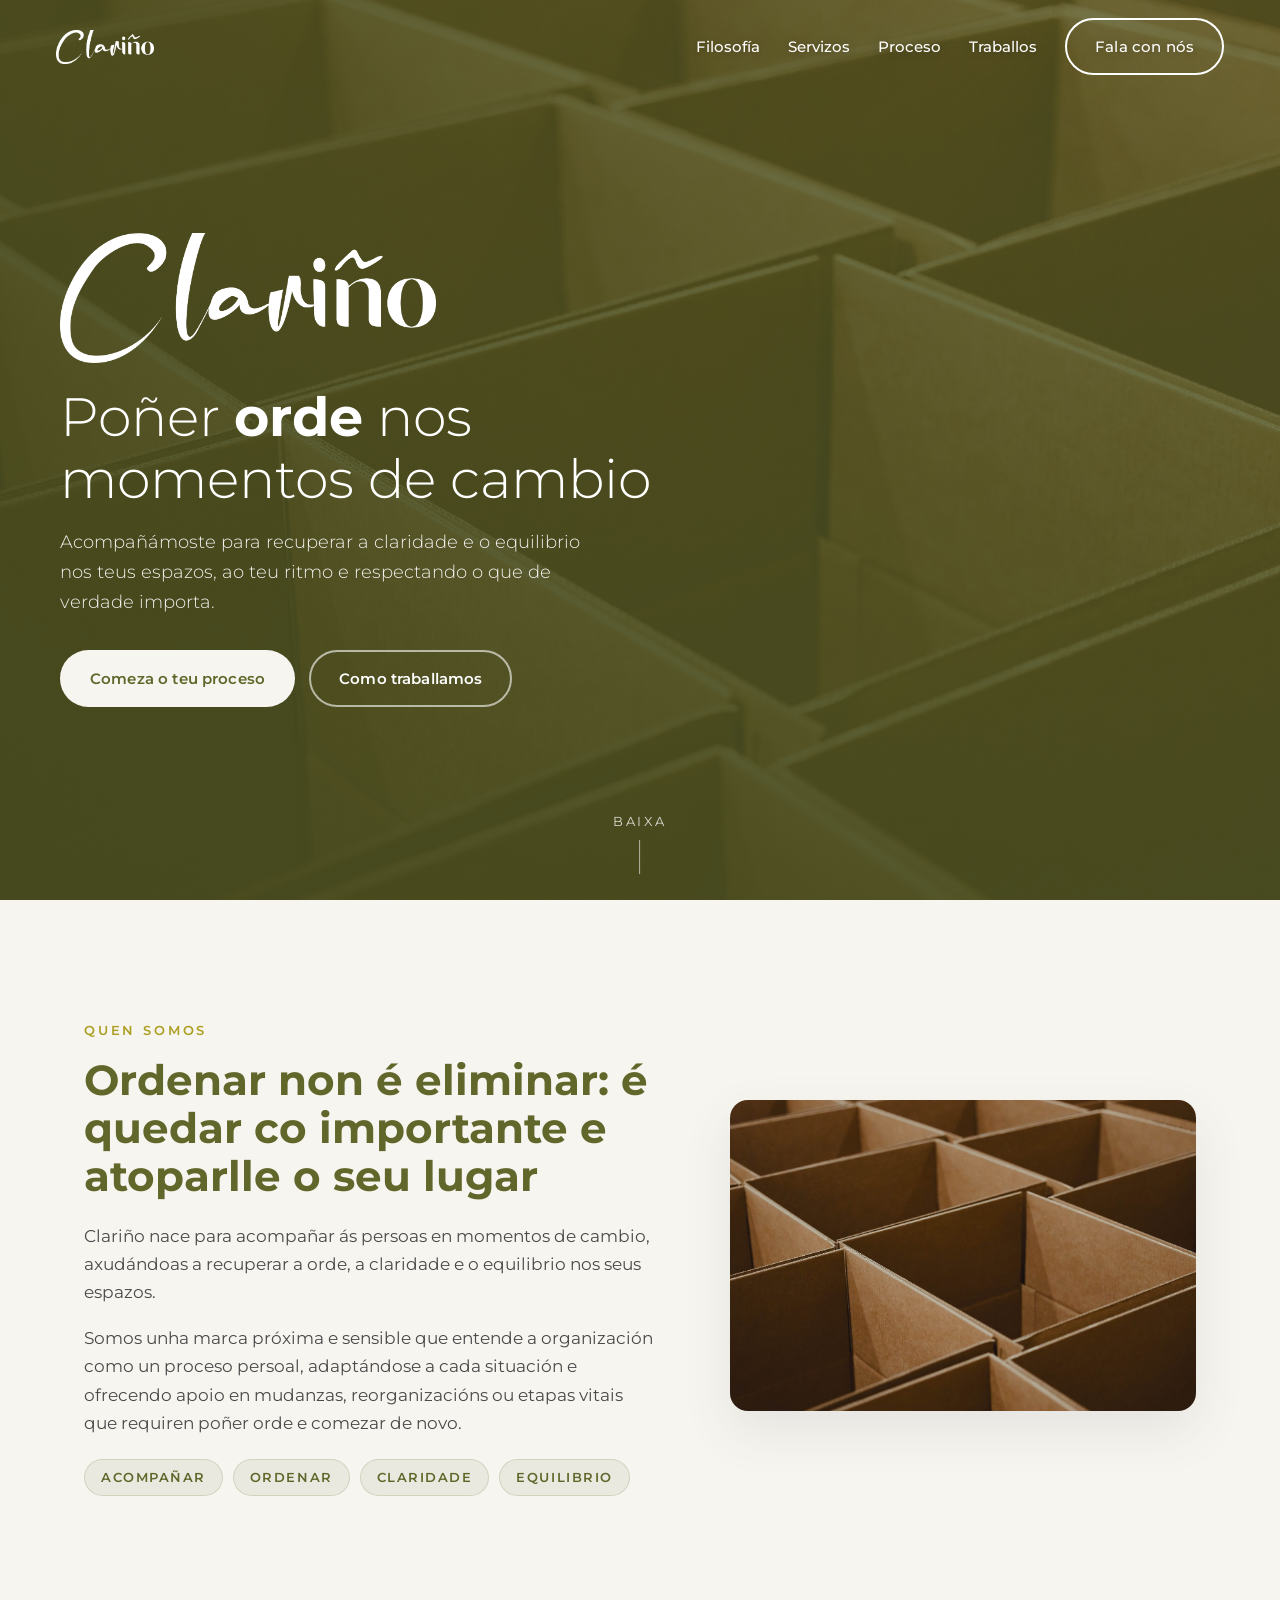
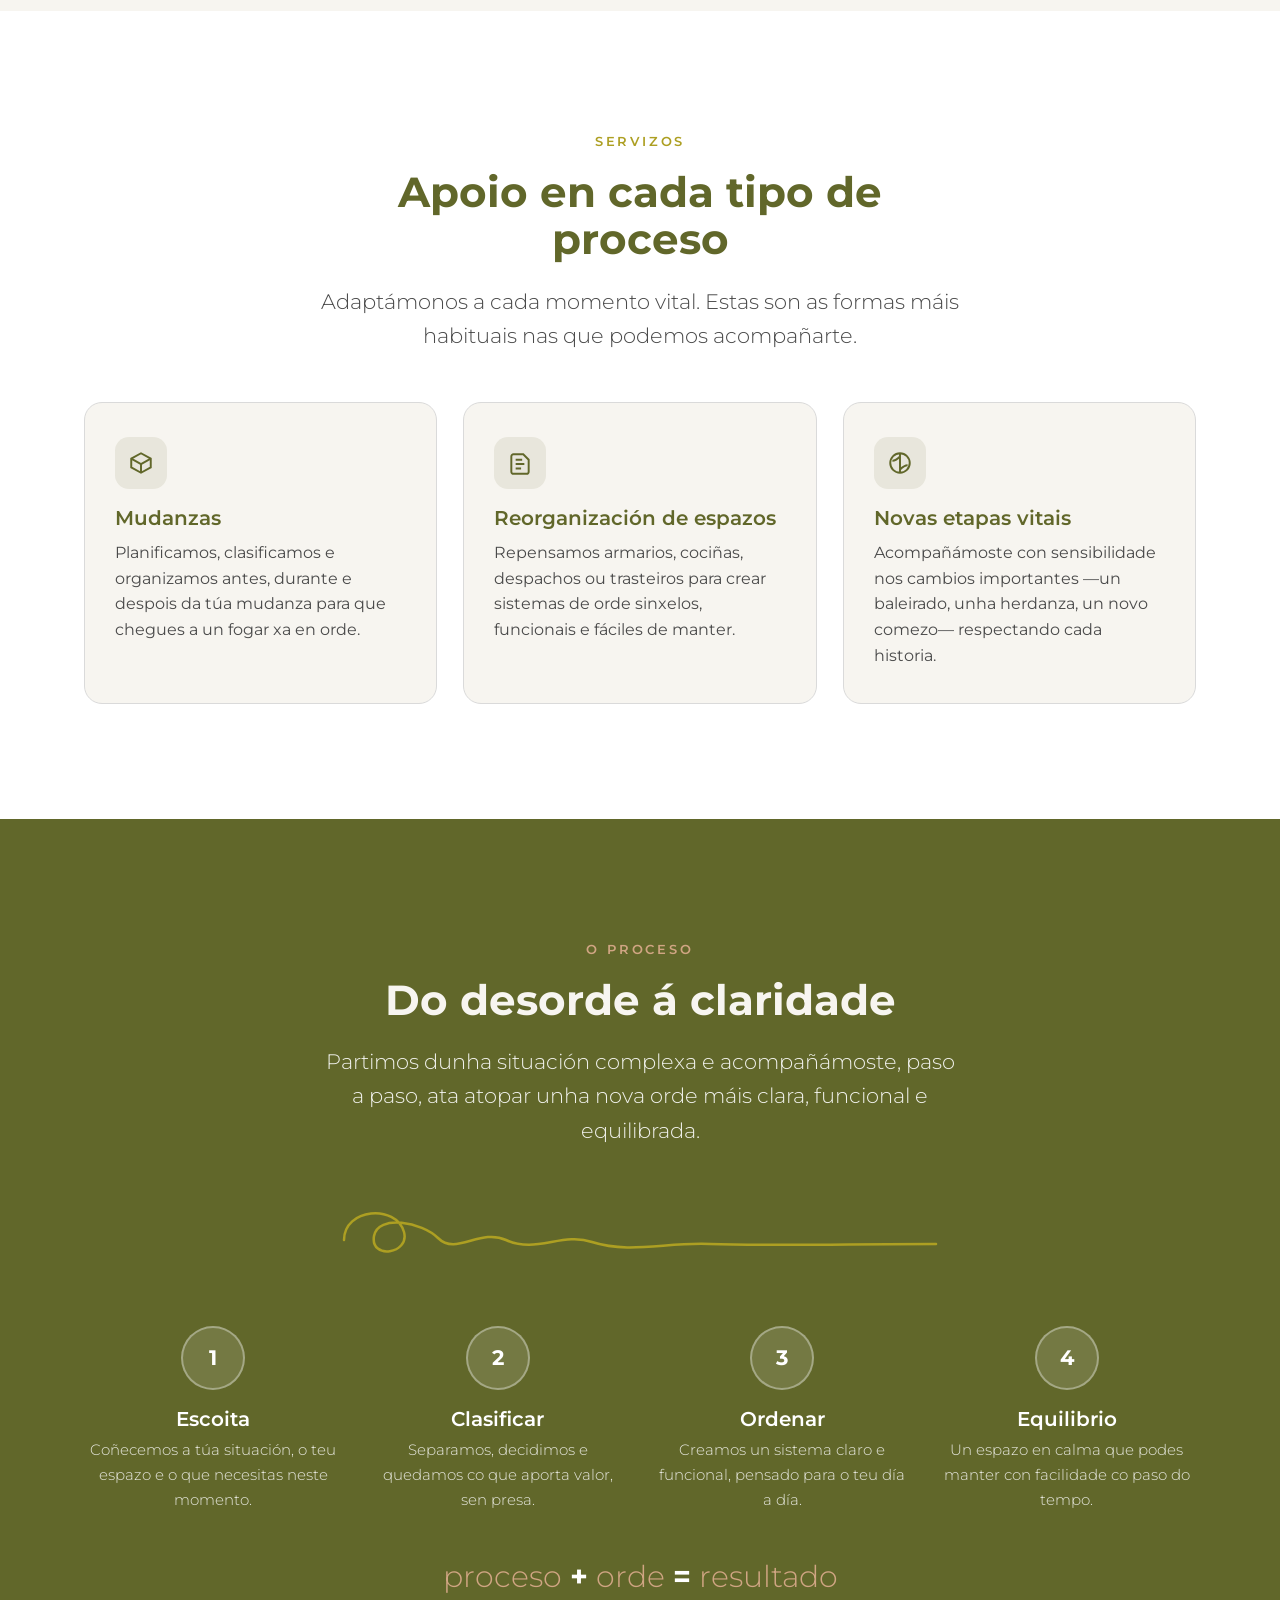
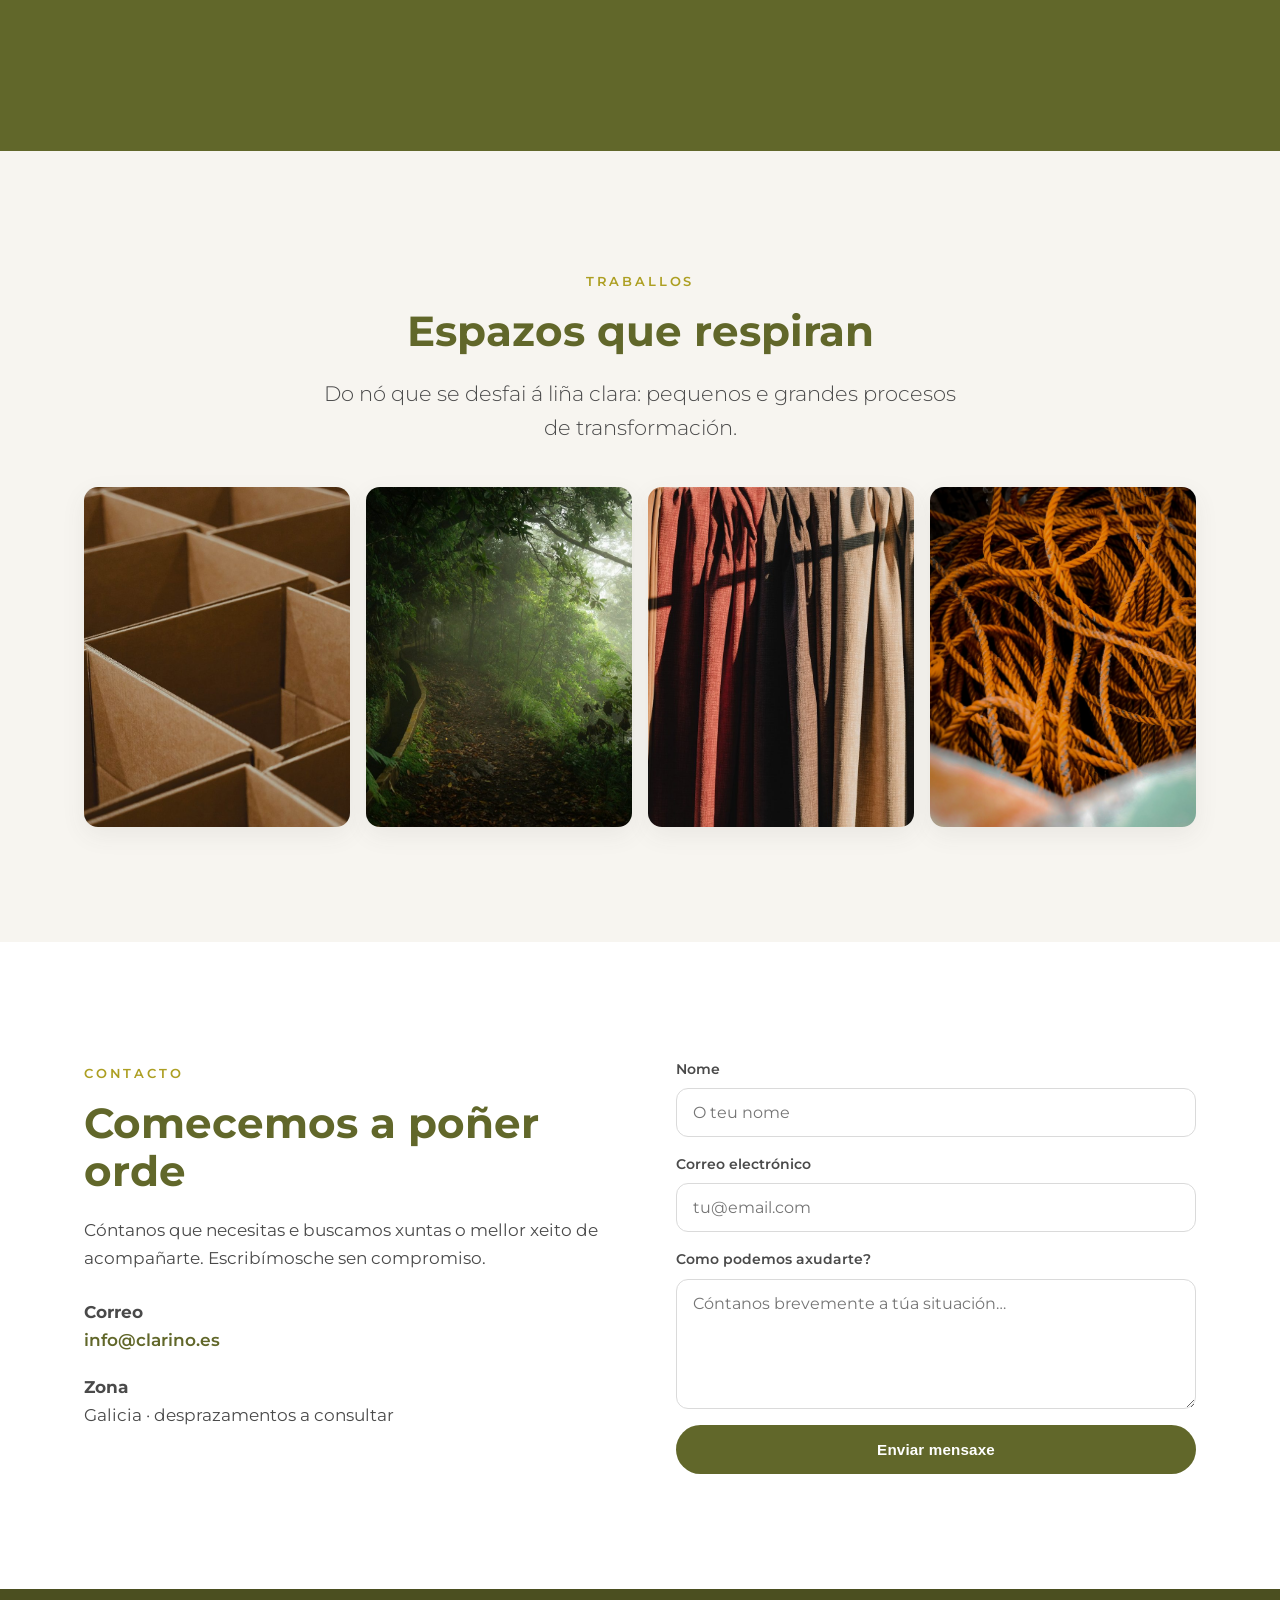
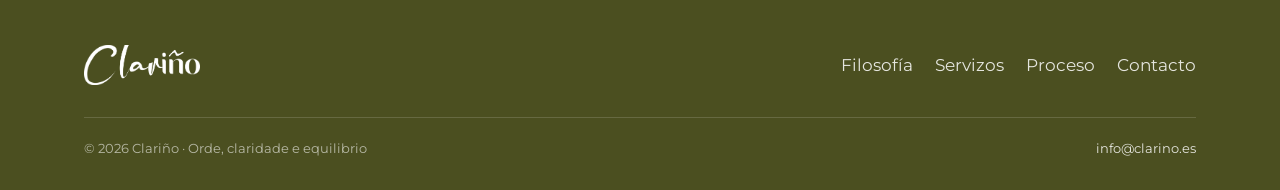
==== index.html @ 21b6e0ee "Web completa de Clariño basada no manual de marca - Landing dunha soa páxina en galego (voz da marca" ====
<!DOCTYPE html>
<html lang="gl">
<head>
  <meta charset="UTF-8" />
  <meta name="viewport" content="width=device-width, initial-scale=1.0" />
  <title>Clariño — Orde, claridade e equilibrio nos teus espazos</title>
  <meta name="description" content="Clariño acompaña ás persoas en momentos de cambio, axudándoas a recuperar a orde, a claridade e o equilibrio nos seus espazos: mudanzas, reorganizacións e novas etapas." />
  <link rel="canonical" href="https://clarino.es/" />

  <meta property="og:type" content="website" />
  <meta property="og:title" content="Clariño — Orde, claridade e equilibrio" />
  <meta property="og:description" content="Acompañamento profesional en momentos de cambio: mudanzas, reorganizacións e novas etapas." />
  <meta property="og:url" content="https://clarino.es/" />
  <meta property="og:locale" content="gl_ES" />
  <meta property="og:image" content="https://clarino.es/assets/photos/hero-cajas.jpg" />
  <meta name="theme-color" content="#61672A" />

  <link rel="icon" href="assets/favicon.png" type="image/png" />
  <link rel="apple-touch-icon" href="assets/favicon.png" />

  <link rel="preconnect" href="https://fonts.googleapis.com" />
  <link rel="preconnect" href="https://fonts.gstatic.com" crossorigin />
  <link href="https://fonts.googleapis.com/css2?family=Montserrat:wght@300;400;500;600;700&display=swap" rel="stylesheet" />
  <link rel="stylesheet" href="assets/styles.css" />
</head>
<body>

  <!-- ============ HEADER ============ -->
  <header class="site-header" id="header">
    <a href="#inicio" class="logo" aria-label="Clariño — inicio">
      <img class="logo-white" src="assets/logo-clarino-white.png" alt="Clariño" />
      <img class="logo-dark"  src="assets/logo-clarino-dark.png"  alt="Clariño" />
    </a>

    <nav class="nav" id="nav">
      <a href="#filosofia">Filosofía</a>
      <a href="#servizos">Servizos</a>
      <a href="#proceso">Proceso</a>
      <a href="#galeria">Traballos</a>
      <a href="#contacto" class="btn btn--ghost">Fala con nós</a>
    </nav>

    <button class="nav-toggle" id="navToggle" aria-label="Abrir menú" aria-expanded="false">
      <span></span><span></span><span></span>
    </button>
  </header>

  <!-- ============ HERO ============ -->
  <section class="hero" id="inicio">
    <div class="hero__bg"></div>
    <div class="container hero__inner">
      <img class="hero__wordmark" src="assets/logo-clarino-white.png" alt="Clariño" />
      <h1>Poñer <strong>orde</strong> nos momentos de cambio</h1>
      <p>Acompañámoste para recuperar a claridade e o equilibrio nos teus espazos, ao teu ritmo e respectando o que de verdade importa.</p>
      <div class="hero__cta">
        <a href="#contacto" class="btn btn--light">Comeza o teu proceso</a>
        <a href="#proceso" class="btn btn--outline-light">Como traballamos</a>
      </div>
    </div>
    <div class="hero__scroll">baixa</div>
  </section>

  <!-- ============ FILOSOFÍA ============ -->
  <section class="section" id="filosofia">
    <div class="container split">
      <div class="reveal">
        <span class="eyebrow">Quen somos</span>
        <h2>Ordenar non é eliminar: é quedar co importante e atoparlle o seu lugar</h2>
        <p>Clariño nace para acompañar ás persoas en momentos de cambio, axudándoas a recuperar a orde, a claridade e o equilibrio nos seus espazos.</p>
        <p>Somos unha marca próxima e sensible que entende a organización como un proceso persoal, adaptándose a cada situación e ofrecendo apoio en mudanzas, reorganizacións ou etapas vitais que requiren poñer orde e comezar de novo.</p>
        <div class="values">
          <span>Acompañar</span>
          <span>Ordenar</span>
          <span>Claridade</span>
          <span>Equilibrio</span>
        </div>
      </div>
      <div class="reveal split__media">
        <img src="assets/photos/foto-caixas-verdes.jpg" alt="Caixas de organización ordenadas" loading="lazy" />
      </div>
    </div>
  </section>

  <!-- ============ SERVIZOS ============ -->
  <section class="section section--alt" id="servizos">
    <div class="container">
      <div class="reveal" style="text-align:center; max-width:640px; margin:0 auto 3rem;">
        <span class="eyebrow">Servizos</span>
        <h2>Apoio en cada tipo de proceso</h2>
        <p class="lead" style="margin:0 auto;">Adaptámonos a cada momento vital. Estas son as formas máis habituais nas que podemos acompañarte.</p>
      </div>

      <div class="grid-3">
        <article class="card reveal">
          <div class="card__ico" aria-hidden="true">
            <svg viewBox="0 0 24 24" fill="none" stroke="currentColor" stroke-width="1.8"><path d="M3 8l9-5 9 5v8l-9 5-9-5V8z"/><path d="M3 8l9 5 9-5M12 13v8"/></svg>
          </div>
          <h3>Mudanzas</h3>
          <p>Planificamos, clasificamos e organizamos antes, durante e despois da túa mudanza para que chegues a un fogar xa en orde.</p>
        </article>

        <article class="card reveal">
          <div class="card__ico" aria-hidden="true">
            <svg viewBox="0 0 24 24" fill="none" stroke="currentColor" stroke-width="1.8"><path d="M4 20V6a2 2 0 012-2h9l5 5v11a2 2 0 01-2 2H6a2 2 0 01-2-2z"/><path d="M8 9h6M8 13h8M8 17h5"/></svg>
          </div>
          <h3>Reorganización de espazos</h3>
          <p>Repensamos armarios, cociñas, despachos ou trasteiros para crear sistemas de orde sinxelos, funcionais e fáciles de manter.</p>
        </article>

        <article class="card reveal">
          <div class="card__ico" aria-hidden="true">
            <svg viewBox="0 0 24 24" fill="none" stroke="currentColor" stroke-width="1.8"><path d="M12 3v18M5 10c3 0 5-2 7-4M19 14c-3 0-5 2-7 4"/><circle cx="12" cy="12" r="9"/></svg>
          </div>
          <h3>Novas etapas vitais</h3>
          <p>Acompañámoste con sensibilidade nos cambios importantes —un baleirado, unha herdanza, un novo comezo— respectando cada historia.</p>
        </article>
      </div>
    </div>
  </section>

  <!-- ============ PROCESO ============ -->
  <section class="section section--oliva" id="proceso">
    <div class="container">
      <div class="reveal" style="text-align:center; max-width:640px; margin:0 auto;">
        <span class="eyebrow">O proceso</span>
        <h2>Do desorde á claridade</h2>
        <p class="lead" style="margin:0 auto; color:rgba(255,255,255,.9);">Partimos dunha situación complexa e acompañámoste, paso a paso, ata atopar unha nova orde máis clara, funcional e equilibrada.</p>
      </div>

      <svg class="wave" id="wave" viewBox="0 0 620 90" role="presentation" style="margin-top:2.5rem;">
        <path d="M14,52 C14,20 66,16 74,44 C80,66 40,72 44,48 C48,26 92,34 108,50 C126,68 150,40 176,52 C206,66 232,44 262,54 C300,66 336,54 380,56 C440,58 520,56 606,56" />
      </svg>

      <div class="steps">
        <div class="step reveal">
          <div class="step__n">1</div>
          <h3>Escoita</h3>
          <p>Coñecemos a túa situación, o teu espazo e o que necesitas neste momento.</p>
        </div>
        <div class="step reveal">
          <div class="step__n">2</div>
          <h3>Clasificar</h3>
          <p>Separamos, decidimos e quedamos co que aporta valor, sen presa.</p>
        </div>
        <div class="step reveal">
          <div class="step__n">3</div>
          <h3>Ordenar</h3>
          <p>Creamos un sistema claro e funcional, pensado para o teu día a día.</p>
        </div>
        <div class="step reveal">
          <div class="step__n">4</div>
          <h3>Equilibrio</h3>
          <p>Un espazo en calma que podes manter con facilidade co paso do tempo.</p>
        </div>
      </div>

      <p class="formula reveal">proceso <b>+</b> orde <b>=</b> resultado</p>
    </div>
  </section>

  <!-- ============ GALERÍA ============ -->
  <section class="section" id="galeria">
    <div class="container">
      <div class="reveal" style="text-align:center; max-width:640px; margin:0 auto 2.6rem;">
        <span class="eyebrow">Traballos</span>
        <h2>Espazos que respiran</h2>
        <p class="lead" style="margin:0 auto;">Do nó que se desfai á liña clara: pequenos e grandes procesos de transformación.</p>
      </div>
      <div class="gallery reveal">
        <figure><img src="assets/photos/foto-caixas-verdes.jpg" alt="Caixas ordenadas" loading="lazy" /></figure>
        <figure><img src="assets/photos/foto-texturas.jpg" alt="Téxtiles ordenados" loading="lazy" /></figure>
        <figure><img src="assets/photos/foto-porta.jpg" alt="Caixas apiladas nun espazo" loading="lazy" /></figure>
        <figure><img src="assets/photos/foto-corda.jpg" alt="Corda enredada — o nó que se desfai" loading="lazy" /></figure>
      </div>
    </div>
  </section>

  <!-- ============ CONTACTO ============ -->
  <section class="section section--alt" id="contacto">
    <div class="container contact">
      <div class="contact__info reveal">
        <span class="eyebrow">Contacto</span>
        <h2>Comecemos a poñer orde</h2>
        <p>Cóntanos que necesitas e buscamos xuntas o mellor xeito de acompañarte. Escribímosche sen compromiso.</p>
        <p style="margin-top:1.6rem;">
          <strong>Correo</strong><br>
          <a href="mailto:info@clarino.es">info@clarino.es</a>
        </p>
        <p>
          <strong>Zona</strong><br>
          Galicia · desprazamentos a consultar
        </p>
      </div>

      <form class="form reveal" action="https://formsubmit.co/info@clarino.es" method="POST">
        <input type="hidden" name="_subject" value="Nova consulta desde clarino.es" />
        <input type="hidden" name="_captcha" value="false" />
        <label for="nome">Nome</label>
        <input id="nome" type="text" name="nome" placeholder="O teu nome" required />
        <label for="email">Correo electrónico</label>
        <input id="email" type="email" name="email" placeholder="tu@email.com" required />
        <label for="mensaxe">Como podemos axudarte?</label>
        <textarea id="mensaxe" name="mensaxe" placeholder="Cóntanos brevemente a túa situación…" required></textarea>
        <button type="submit" class="btn btn--primary" style="justify-content:center;">Enviar mensaxe</button>
      </form>
    </div>
  </section>

  <!-- ============ FOOTER ============ -->
  <footer class="site-footer">
    <div class="container">
      <div class="foot-grid">
        <img src="assets/logo-clarino-white.png" alt="Clariño" />
        <nav style="display:flex; gap:22px; flex-wrap:wrap;">
          <a href="#filosofia">Filosofía</a>
          <a href="#servizos">Servizos</a>
          <a href="#proceso">Proceso</a>
          <a href="#contacto">Contacto</a>
        </nav>
      </div>
      <div class="legal">
        <span>&copy; <span id="year"></span> Clariño · Orde, claridade e equilibrio</span>
        <span><a href="mailto:info@clarino.es">info@clarino.es</a></span>
      </div>
    </div>
  </footer>

  <script>
    // Ano actual
    document.getElementById('year').textContent = new Date().getFullYear();

    // Header ao facer scroll
    const header = document.getElementById('header');
    const onScroll = () => header.classList.toggle('scrolled', window.scrollY > 40);
    onScroll();
    window.addEventListener('scroll', onScroll, { passive: true });

    // Menú móbil
    const toggle = document.getElementById('navToggle');
    const nav = document.getElementById('nav');
    toggle.addEventListener('click', () => {
      const open = nav.classList.toggle('open');
      toggle.setAttribute('aria-expanded', open);
    });
    nav.querySelectorAll('a').forEach(a => a.addEventListener('click', () => nav.classList.remove('open')));

    // Reveal + animación da onda ao entrar na vista
    const io = new IntersectionObserver((entries) => {
      entries.forEach(e => {
        if (e.isIntersecting) { e.target.classList.add('in'); io.unobserve(e.target); }
      });
    }, { threshold: 0.15 });
    document.querySelectorAll('.reveal, #wave').forEach(el => io.observe(el));
  </script>
</body>
</html>
---- assets/styles.css ----
/* ============================================================
   Clariño — hoja de estilos
   Paleta y tipografía según el Manual de Marca
   ============================================================ */

:root {
  /* Cores da marca */
  --oliva:    #61672A;  /* verde oliva — cor principal */
  --oliva-d:  #4b4f20;  /* oliva escuro para hovers/fondos */
  --citrico:  #AD9F22;  /* verde cítrico — destacados */
  --amorodo:  #BA4353;  /* chamadas de acción / alertas (uso puntual) */
  --avellana: #D0A583;  /* complementaria cálida */
  --branco:   #F7F5F0;  /* branco cálido — fondo */
  --branco-p: #ffffff;
  --gris-cl:  #DADADA;  /* gris claro */
  --pedra:    #4A4A4A;  /* gris pedra — texto xeral */

  --texto:    var(--pedra);
  --fondo:    var(--branco);

  --maxw: 1160px;
  --radius: 18px;
  --shadow: 0 20px 50px rgba(74, 74, 74, 0.10);
  --shadow-sm: 0 8px 24px rgba(74, 74, 74, 0.08);

  --ff: "Montserrat", Arial, Helvetica, sans-serif;
}

* { box-sizing: border-box; }

html { scroll-behavior: smooth; }

body {
  margin: 0;
  font-family: var(--ff);
  color: var(--texto);
  background: var(--fondo);
  font-size: 17px;
  line-height: 1.65;
  font-weight: 400;
  -webkit-font-smoothing: antialiased;
}

img { max-width: 100%; display: block; }

h1, h2, h3 {
  font-family: var(--ff);
  color: var(--oliva);
  line-height: 1.15;
  margin: 0 0 .5em;
  font-weight: 700;
}

h2 { font-size: clamp(1.7rem, 3.5vw, 2.6rem); }
h3 { font-size: 1.25rem; font-weight: 600; }

p { margin: 0 0 1.1em; }

a { color: var(--oliva); text-decoration: none; transition: color .2s ease; }
a:hover { color: var(--citrico); }

.container {
  width: 100%;
  max-width: var(--maxw);
  margin: 0 auto;
  padding: 0 24px;
}

.eyebrow {
  display: inline-block;
  font-size: .8rem;
  font-weight: 600;
  letter-spacing: .22em;
  text-transform: uppercase;
  color: var(--citrico);
  margin-bottom: 1rem;
}

.section { padding: clamp(64px, 9vw, 120px) 0; }
.section--alt { background: var(--branco-p); }
.section--oliva { background: var(--oliva); color: var(--branco); }
.section--oliva h2, .section--oliva h3 { color: var(--branco); }
.section--oliva .eyebrow { color: var(--avellana); }

.lead {
  font-size: clamp(1.05rem, 2vw, 1.3rem);
  font-weight: 300;
  max-width: 60ch;
}

/* ---------- Botóns ---------- */
.btn {
  display: inline-flex;
  align-items: center;
  gap: .5rem;
  padding: 14px 28px;
  border-radius: 999px;
  font-weight: 600;
  font-size: .95rem;
  letter-spacing: .01em;
  cursor: pointer;
  border: 2px solid transparent;
  transition: transform .18s ease, background .2s ease, color .2s ease, border-color .2s ease;
}
.btn:hover { transform: translateY(-2px); }
.btn--primary { background: var(--oliva); color: #fff; }
.btn--primary:hover { background: var(--oliva-d); color: #fff; }
.btn--ghost { border-color: currentColor; color: var(--oliva); background: transparent; }
.btn--ghost:hover { background: var(--oliva); color: #fff; border-color: var(--oliva); }
.btn--light { background: var(--branco); color: var(--oliva); }
.btn--light:hover { background: #fff; color: var(--oliva-d); }
.btn--outline-light { border-color: rgba(255,255,255,.6); color: #fff; }
.btn--outline-light:hover { background: #fff; color: var(--oliva); }

/* ---------- Header ---------- */
.site-header {
  position: fixed;
  inset: 0 0 auto 0;
  z-index: 50;
  display: flex;
  align-items: center;
  justify-content: space-between;
  padding: 18px clamp(24px, 5vw, 56px);
  transition: background .3s ease, box-shadow .3s ease, padding .3s ease;
}
.site-header.scrolled {
  background: rgba(247, 245, 240, 0.92);
  backdrop-filter: blur(10px);
  box-shadow: var(--shadow-sm);
  padding-top: 12px;
  padding-bottom: 12px;
}
.site-header .logo img { height: 34px; width: auto; }
.logo-white { display: block; }
.logo-dark  { display: none; }
.site-header.scrolled .logo-white { display: none; }
.site-header.scrolled .logo-dark  { display: block; }

.nav { display: flex; align-items: center; gap: 28px; }
.nav a {
  color: #fff; font-weight: 500; font-size: .95rem;
  text-shadow: 0 1px 8px rgba(0,0,0,.25);
}
.nav a:hover { color: var(--avellana); }
.site-header.scrolled .nav a { color: var(--pedra); text-shadow: none; }
.site-header.scrolled .nav a:hover { color: var(--oliva); }
.nav .btn { color: #fff; }
.site-header.scrolled .nav .btn--ghost { color: var(--oliva); }

.nav-toggle { display: none; background: none; border: 0; cursor: pointer; padding: 8px; }
.nav-toggle span { display: block; width: 26px; height: 2px; background: #fff; margin: 5px 0; transition: .3s; }
.site-header.scrolled .nav-toggle span { background: var(--pedra); }

/* ---------- Hero ---------- */
.hero {
  position: relative;
  min-height: 100svh;
  display: flex;
  align-items: center;
  color: #fff;
  overflow: hidden;
}
.hero__bg {
  position: absolute; inset: 0;
  background: url("photos/hero-cajas.jpg") center/cover no-repeat;
  transform: scale(1.05);
}
.hero__bg::after {
  content: "";
  position: absolute; inset: 0;
  background:
    linear-gradient(to right, rgba(75,79,32,.86), rgba(97,103,42,.55)),
    linear-gradient(to top, rgba(40,42,18,.75), rgba(40,42,18,.15));
}
.hero__inner { position: relative; z-index: 2; padding: 120px 0 80px; }
.hero__wordmark { height: clamp(70px, 11vw, 130px); width: auto; margin-bottom: 1.4rem; }
.hero h1 {
  color: #fff;
  font-size: clamp(1.8rem, 4.6vw, 3.4rem);
  font-weight: 300;
  max-width: 18ch;
  margin-bottom: 1rem;
}
.hero h1 strong { font-weight: 700; }
.hero p { max-width: 46ch; font-weight: 300; font-size: 1.15rem; color: rgba(255,255,255,.92); }
.hero__cta { display: flex; flex-wrap: wrap; gap: 14px; margin-top: 2rem; }
.hero__scroll {
  position: absolute; bottom: 26px; left: 50%; transform: translateX(-50%);
  z-index: 2; color: rgba(255,255,255,.8); font-size: .8rem; letter-spacing: .2em;
  text-transform: uppercase; display: flex; flex-direction: column; align-items: center; gap: 8px;
}
.hero__scroll::after { content: ""; width: 1px; height: 34px; background: rgba(255,255,255,.6); animation: scrollpulse 2s infinite; }
@keyframes scrollpulse { 0%,100%{opacity:.3; transform:scaleY(.6)} 50%{opacity:1; transform:scaleY(1)} }

/* ---------- Wave / nudo que se desfai ---------- */
.wave { width: 100%; max-width: 620px; height: auto; margin: 0 auto; display: block; }
.wave path {
  fill: none; stroke: var(--citrico); stroke-width: 2.5; stroke-linecap: round;
  stroke-dasharray: 1400; stroke-dashoffset: 1400;
}
.wave.in path { animation: draw 2.6s ease forwards; }
@keyframes draw { to { stroke-dashoffset: 0; } }

/* ---------- Filosofía ---------- */
.split { display: grid; grid-template-columns: 1.1fr .9fr; gap: clamp(32px, 6vw, 80px); align-items: center; }
.split img { border-radius: var(--radius); box-shadow: var(--shadow); }
.values { display: flex; flex-wrap: wrap; gap: 10px; margin-top: 1.4rem; }
.values span {
  font-size: .8rem; font-weight: 600; letter-spacing: .12em; text-transform: uppercase;
  color: var(--oliva); background: rgba(97,103,42,.08);
  border: 1px solid rgba(97,103,42,.18); border-radius: 999px; padding: 7px 16px;
}

/* ---------- Servizos ---------- */
.grid-3 { display: grid; grid-template-columns: repeat(3, 1fr); gap: 26px; }
.card {
  background: var(--branco);
  border: 1px solid var(--gris-cl);
  border-radius: var(--radius);
  padding: 34px 30px;
  transition: transform .25s ease, box-shadow .25s ease, border-color .25s ease;
}
.section--alt .card { background: var(--branco); }
.card:hover { transform: translateY(-6px); box-shadow: var(--shadow); border-color: var(--avellana); }
.card__ico {
  width: 52px; height: 52px; border-radius: 14px;
  display: grid; place-items: center; margin-bottom: 18px;
  background: rgba(97,103,42,.10); color: var(--oliva);
}
.card__ico svg { width: 26px; height: 26px; }
.card h3 { color: var(--oliva); }
.card p { margin-bottom: 0; font-size: .98rem; }

/* ---------- Proceso ---------- */
.steps { display: grid; grid-template-columns: repeat(4, 1fr); gap: 26px; margin-top: 3rem; }
.step { text-align: center; }
.step__n {
  width: 64px; height: 64px; margin: 0 auto 18px; border-radius: 50%;
  display: grid; place-items: center; font-weight: 700; font-size: 1.3rem;
  background: rgba(255,255,255,.12); border: 2px solid rgba(255,255,255,.35); color: #fff;
}
.step h3 { color: #fff; margin-bottom: .3em; }
.step p { color: rgba(255,255,255,.85); font-size: .95rem; font-weight: 300; margin-bottom: 0; }
.formula {
  text-align: center; font-weight: 300; font-size: clamp(1.2rem,3vw,1.9rem);
  color: var(--avellana); margin-top: 2.5rem;
}
.formula b { color: #fff; font-weight: 700; }

/* ---------- Galería ---------- */
.gallery { display: grid; grid-template-columns: repeat(4, 1fr); gap: 16px; }
.gallery figure { margin: 0; border-radius: 14px; overflow: hidden; box-shadow: var(--shadow-sm); }
.gallery img { width: 100%; height: 340px; object-fit: cover; transition: transform .5s ease; }
.gallery figure:hover img { transform: scale(1.06); }

/* ---------- Contacto ---------- */
.contact { display: grid; grid-template-columns: 1fr 1fr; gap: clamp(32px, 6vw, 72px); align-items: start; }
.contact__info a { font-weight: 600; }
.form { display: grid; gap: 16px; }
.form label { font-size: .85rem; font-weight: 600; color: var(--pedra); margin-bottom: -8px; }
.form input, .form textarea {
  font-family: var(--ff); font-size: 1rem; color: var(--pedra);
  padding: 14px 16px; border: 1px solid var(--gris-cl); border-radius: 12px; background: #fff;
  transition: border-color .2s ease, box-shadow .2s ease;
}
.form input:focus, .form textarea:focus {
  outline: none; border-color: var(--oliva); box-shadow: 0 0 0 3px rgba(97,103,42,.15);
}
.form textarea { resize: vertical; min-height: 130px; }

/* ---------- Footer ---------- */
.site-footer { background: var(--oliva-d); color: rgba(255,255,255,.8); padding: 56px 0 30px; }
.site-footer .foot-grid { display: flex; justify-content: space-between; align-items: center; flex-wrap: wrap; gap: 24px; }
.site-footer img { height: 40px; }
.site-footer a { color: rgba(255,255,255,.85); }
.site-footer a:hover { color: var(--avellana); }
.site-footer .legal { width: 100%; border-top: 1px solid rgba(255,255,255,.15); margin-top: 32px; padding-top: 20px; font-size: .82rem; color: rgba(255,255,255,.6); display: flex; justify-content: space-between; flex-wrap: wrap; gap: 10px; }

/* ---------- Reveal on scroll ---------- */
.reveal { opacity: 0; transform: translateY(24px); transition: opacity .7s ease, transform .7s ease; }
.reveal.in { opacity: 1; transform: none; }

/* ---------- Responsive ---------- */
@media (max-width: 900px) {
  .grid-3 { grid-template-columns: 1fr 1fr; }
  .steps { grid-template-columns: 1fr 1fr; gap: 34px; }
  .split, .contact { grid-template-columns: 1fr; }
  .split .split__media { order: -1; }
  .gallery { grid-template-columns: 1fr 1fr; }
  .gallery img { height: 260px; }
  .nav { position: fixed; inset: 0 0 0 auto; width: min(80vw, 320px); flex-direction: column; justify-content: center; gap: 26px; background: var(--oliva); transform: translateX(100%); transition: transform .3s ease; box-shadow: -20px 0 60px rgba(0,0,0,.2); }
  .nav.open { transform: none; }
  .nav a, .site-header.scrolled .nav a { color: #fff; text-shadow: none; }
  .nav .btn--ghost { color: #fff; border-color: #fff; }
  .nav-toggle { display: block; z-index: 60; }
}
@media (max-width: 560px) {
  .grid-3, .steps, .gallery { grid-template-columns: 1fr; }
  .gallery img { height: 300px; }
  .hero__cta .btn { width: 100%; justify-content: center; }
}

@media (prefers-reduced-motion: reduce) {
  * { animation: none !important; transition: none !important; scroll-behavior: auto; }
  .reveal { opacity: 1; transform: none; }
  .wave path { stroke-dashoffset: 0; }
}
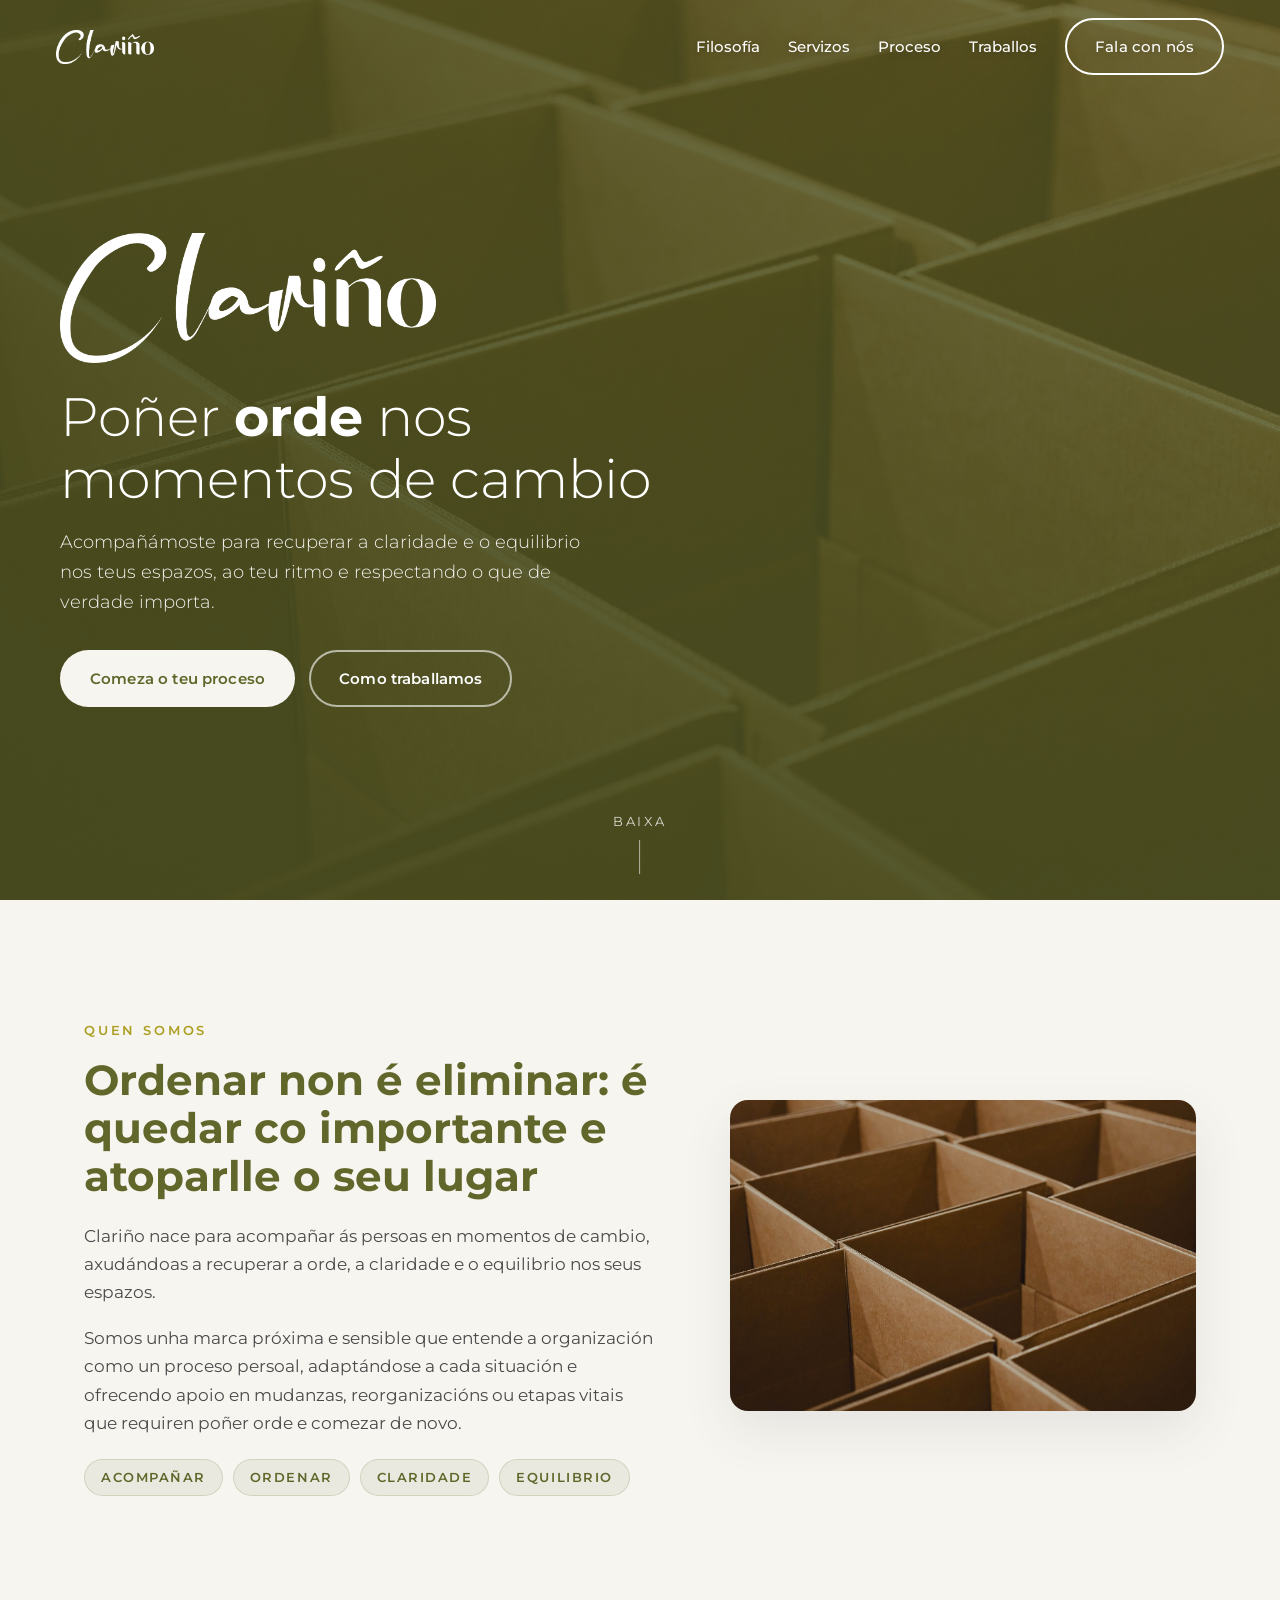
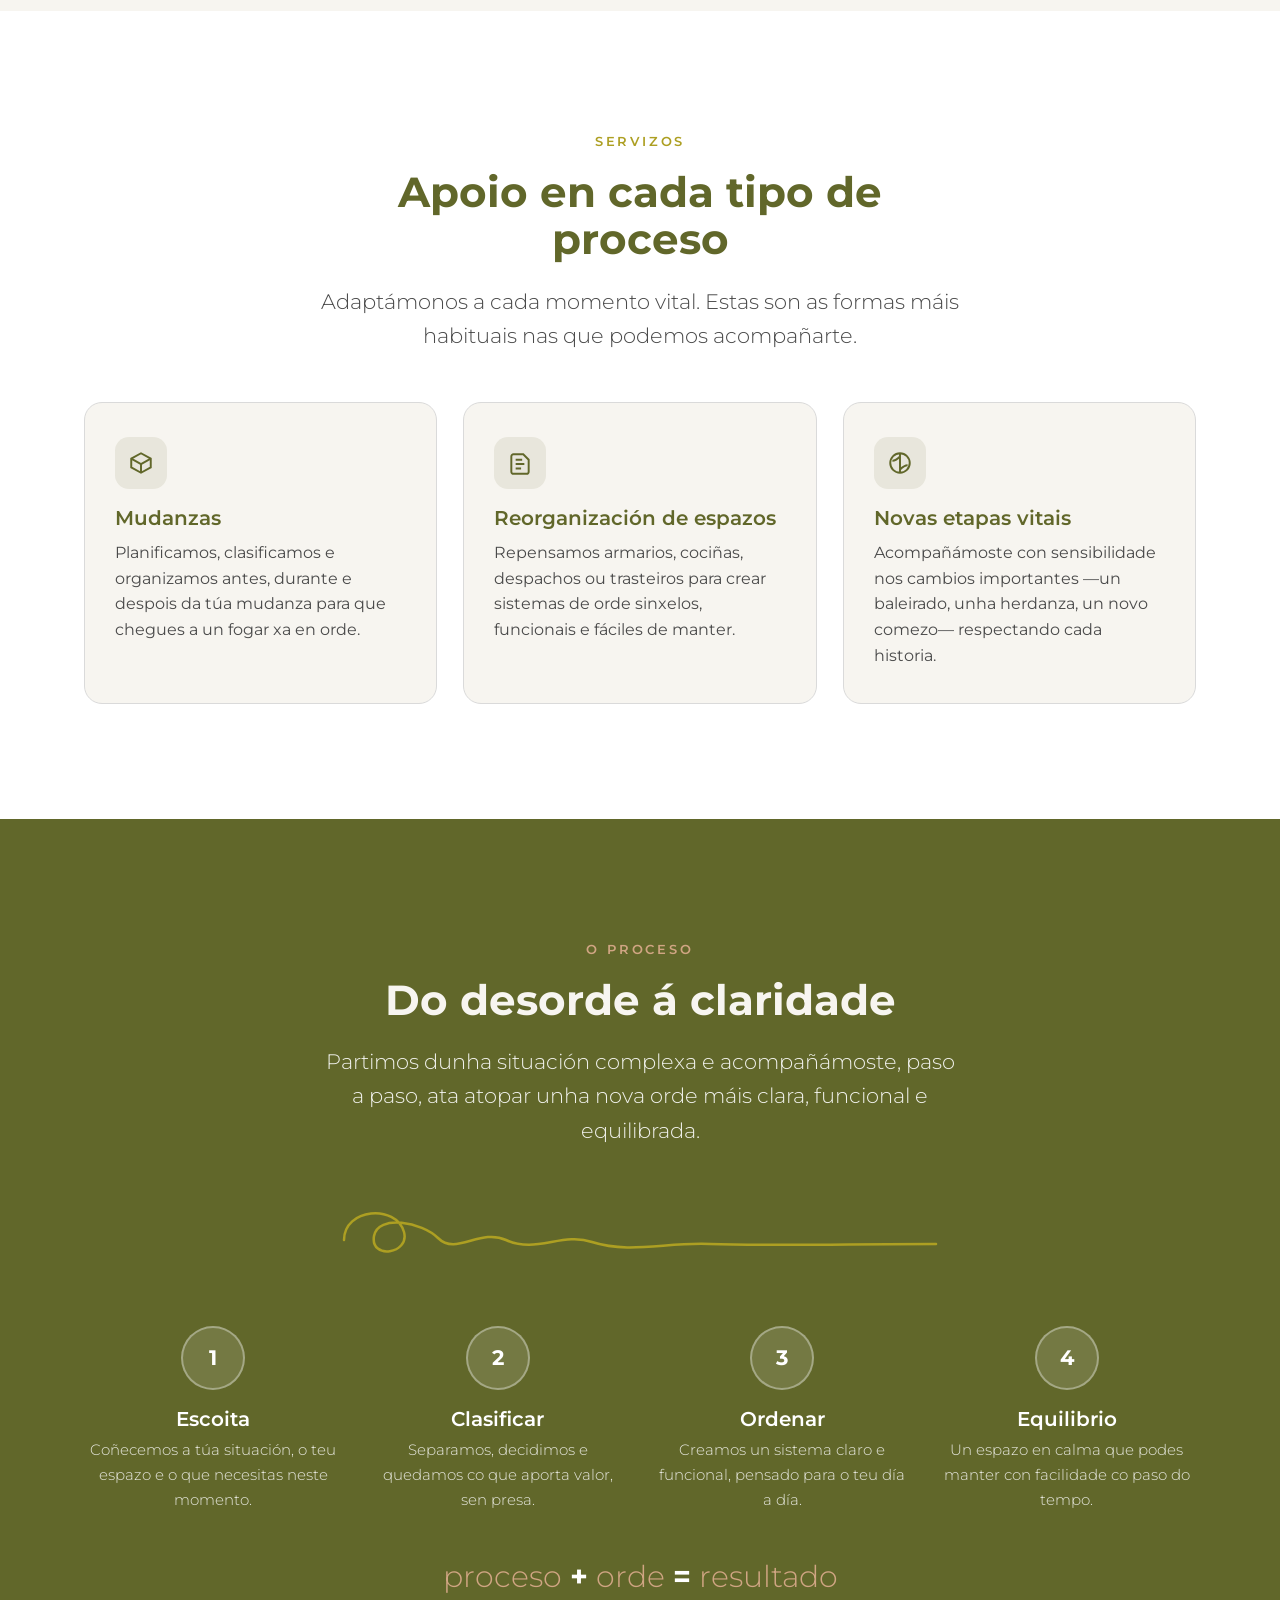
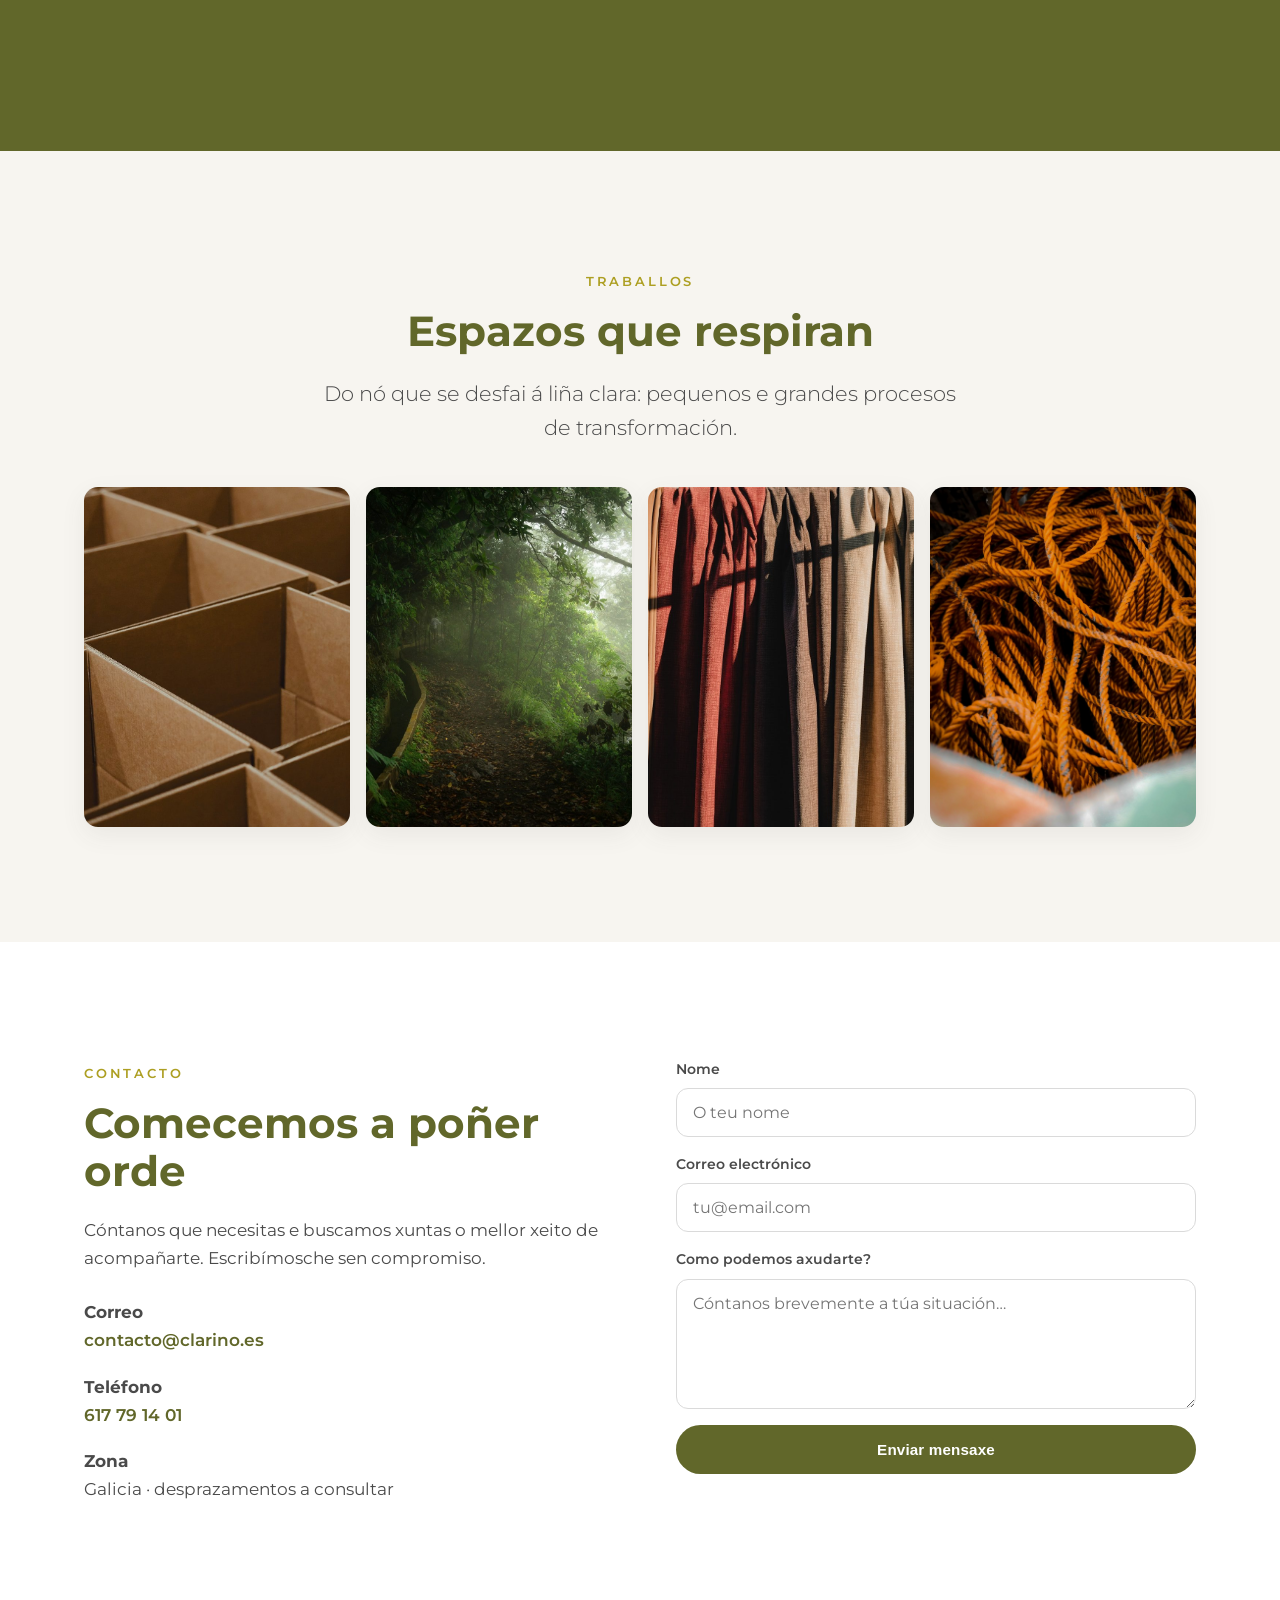
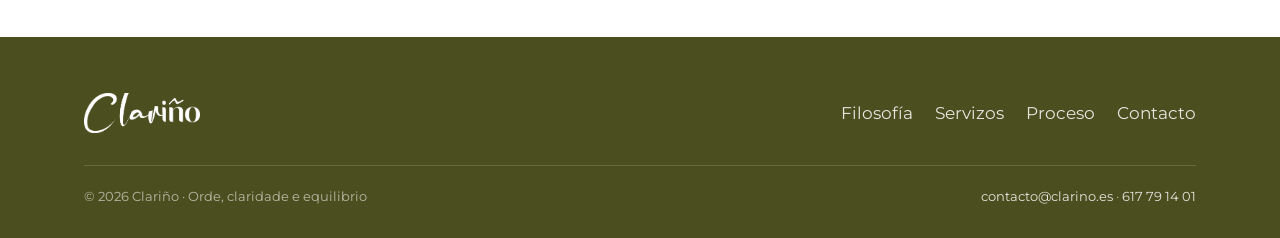
==== commit 05b56a4c: "Actualiza datos de contacto: contacto@clarino.es e teléfono 617791401 Co-Authored-By: Claude Opus 4." ====
--- a/index.html
+++ b/index.html
@@ -184,7 +184,11 @@
         <p>Cóntanos que necesitas e buscamos xuntas o mellor xeito de acompañarte. Escribímosche sen compromiso.</p>
         <p style="margin-top:1.6rem;">
           <strong>Correo</strong><br>
-          <a href="mailto:info@clarino.es">info@clarino.es</a>
+          <a href="mailto:contacto@clarino.es">contacto@clarino.es</a>
+        </p>
+        <p>
+          <strong>Teléfono</strong><br>
+          <a href="tel:+34617791401">617 79 14 01</a>
         </p>
         <p>
           <strong>Zona</strong><br>
@@ -192,7 +196,7 @@
         </p>
       </div>
 
-      <form class="form reveal" action="https://formsubmit.co/info@clarino.es" method="POST">
+      <form class="form reveal" action="https://formsubmit.co/contacto@clarino.es" method="POST">
         <input type="hidden" name="_subject" value="Nova consulta desde clarino.es" />
         <input type="hidden" name="_captcha" value="false" />
         <label for="nome">Nome</label>
@@ -220,7 +224,7 @@
       </div>
       <div class="legal">
         <span>&copy; <span id="year"></span> Clariño · Orde, claridade e equilibrio</span>
-        <span><a href="mailto:info@clarino.es">info@clarino.es</a></span>
+        <span><a href="mailto:contacto@clarino.es">contacto@clarino.es</a> · <a href="tel:+34617791401">617 79 14 01</a></span>
       </div>
     </div>
   </footer>
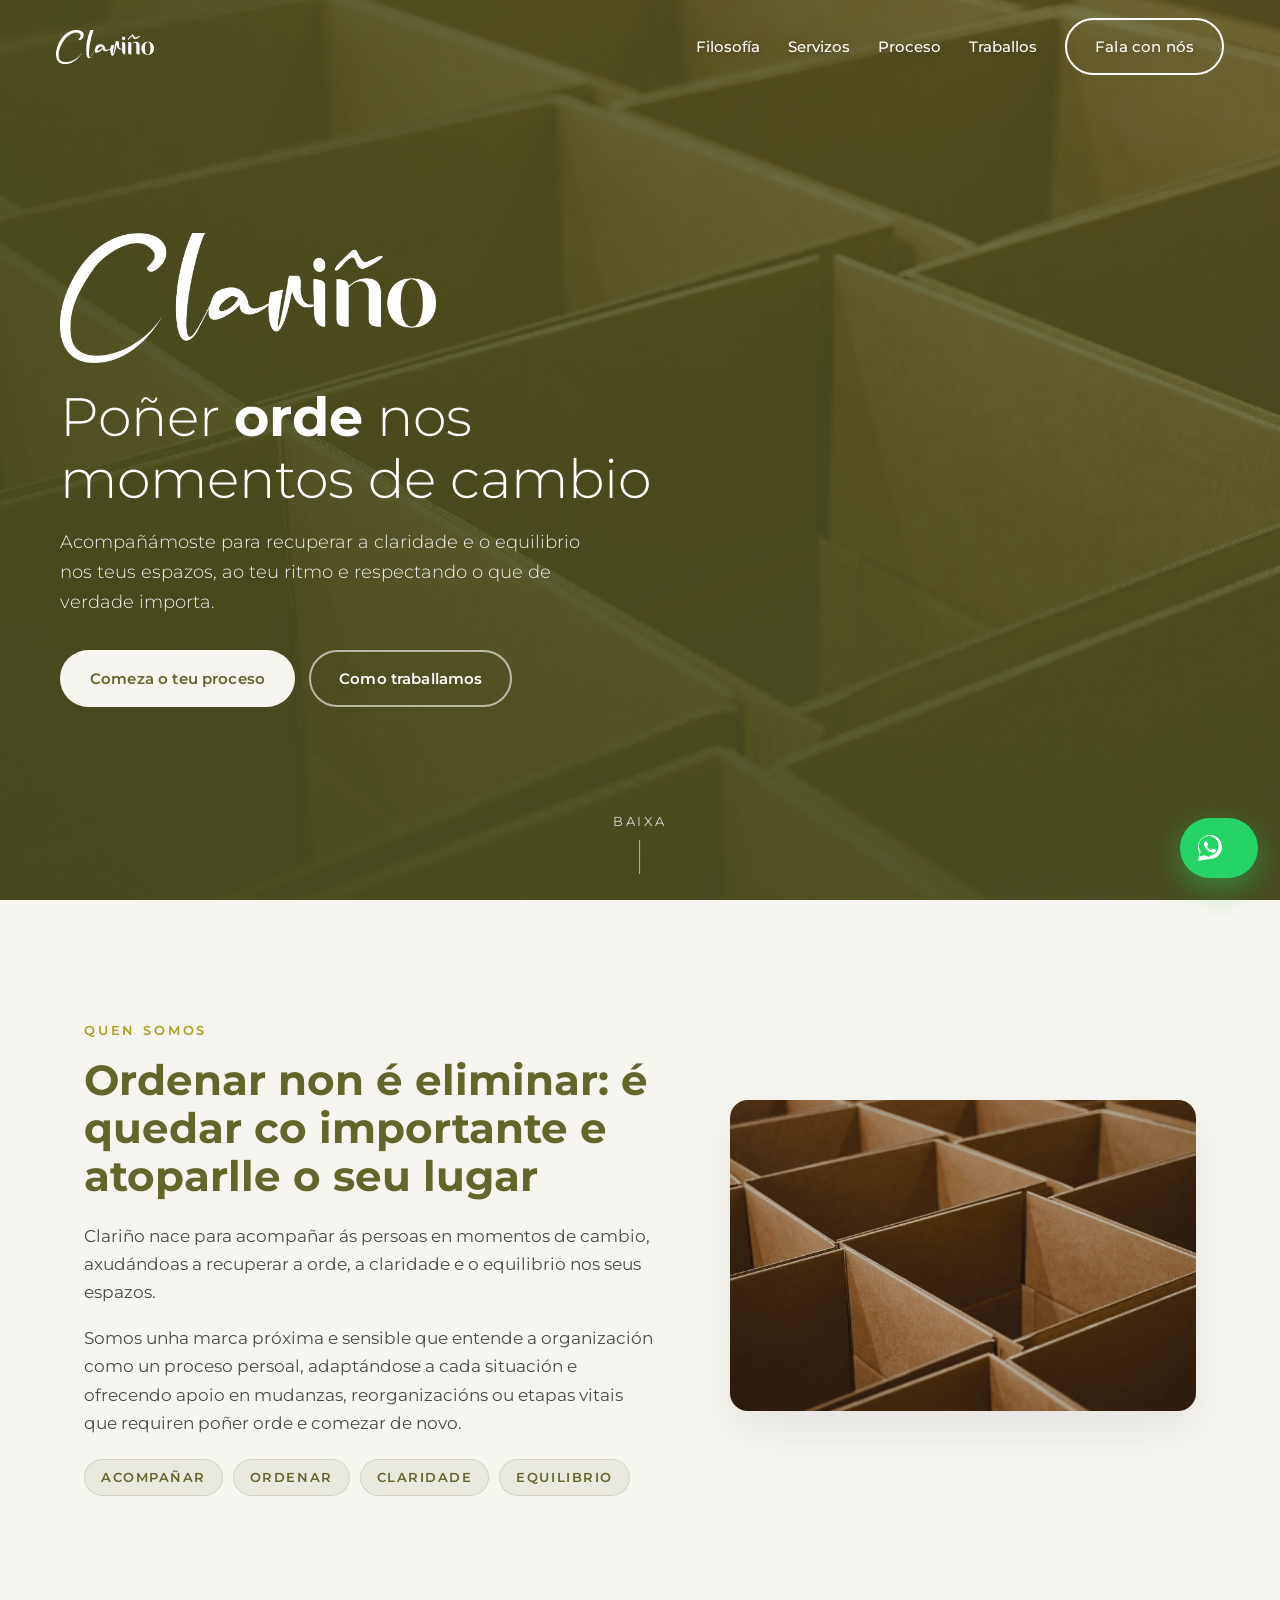
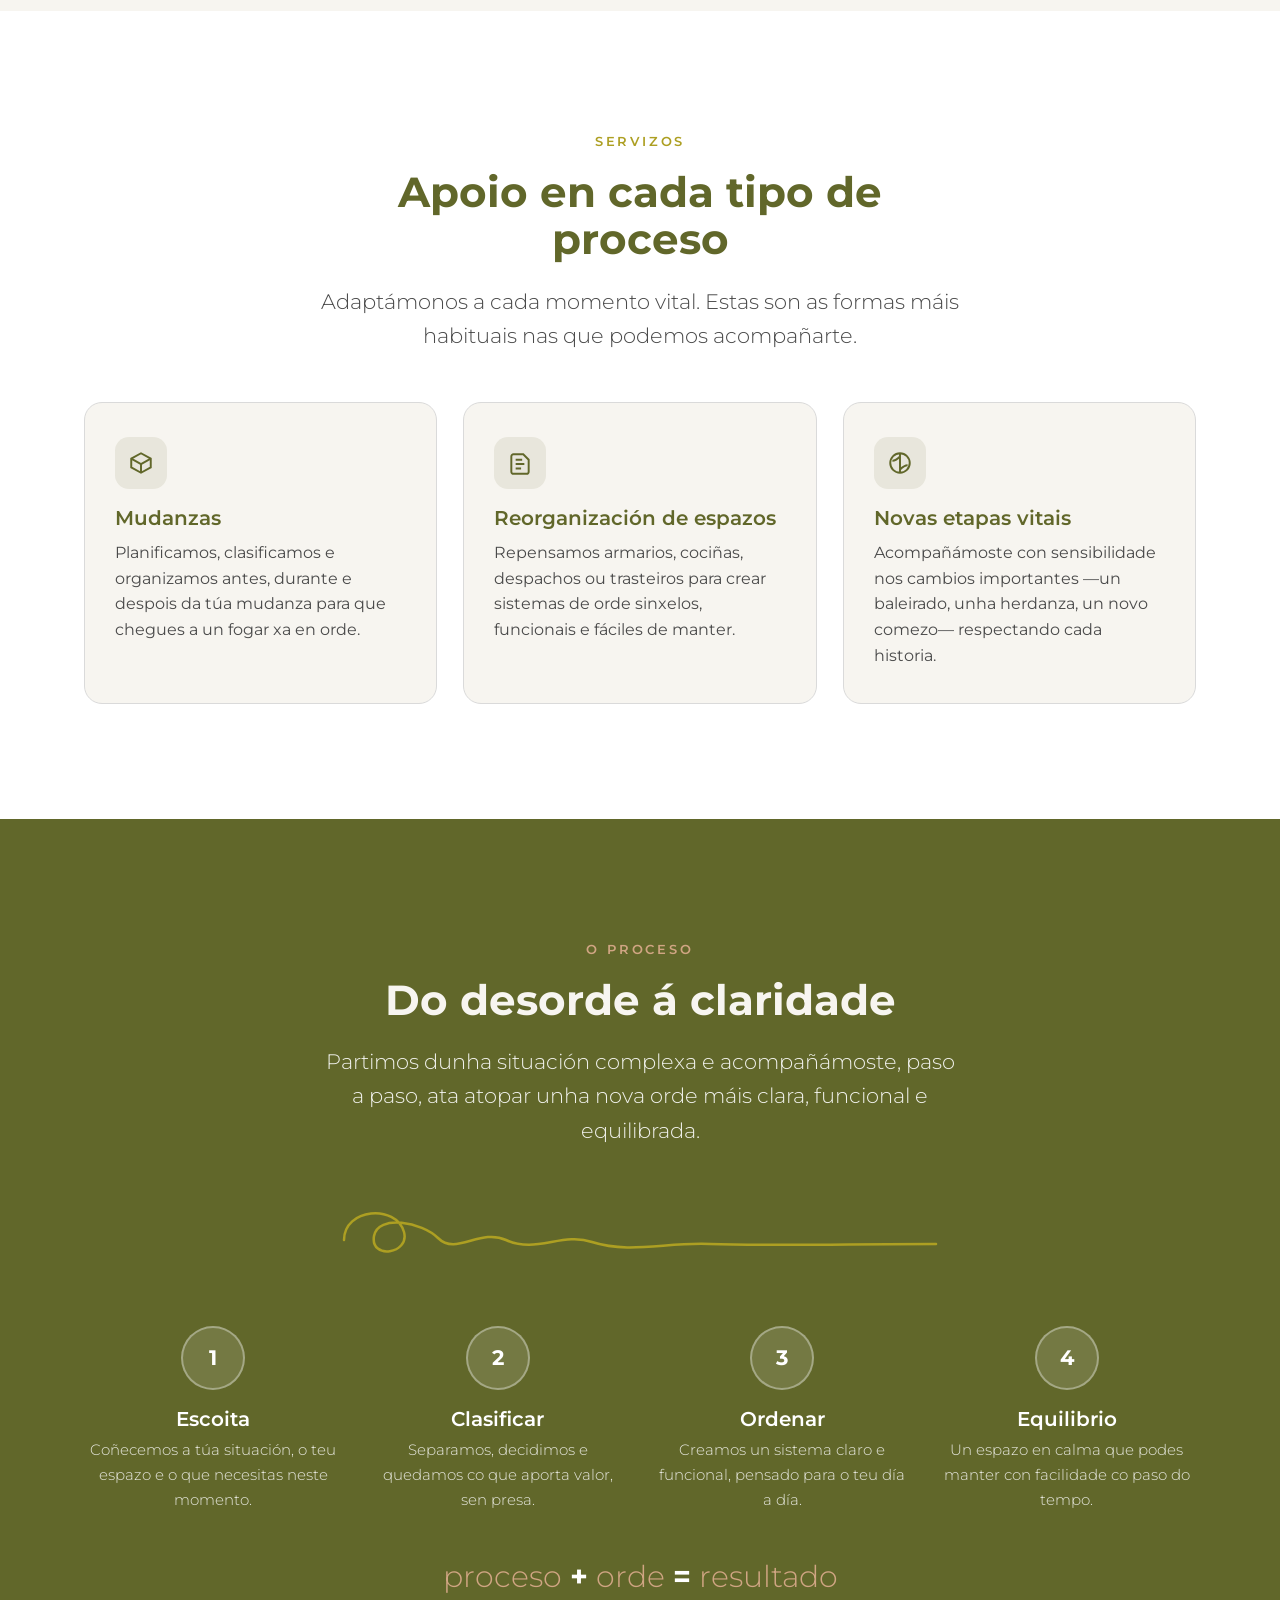
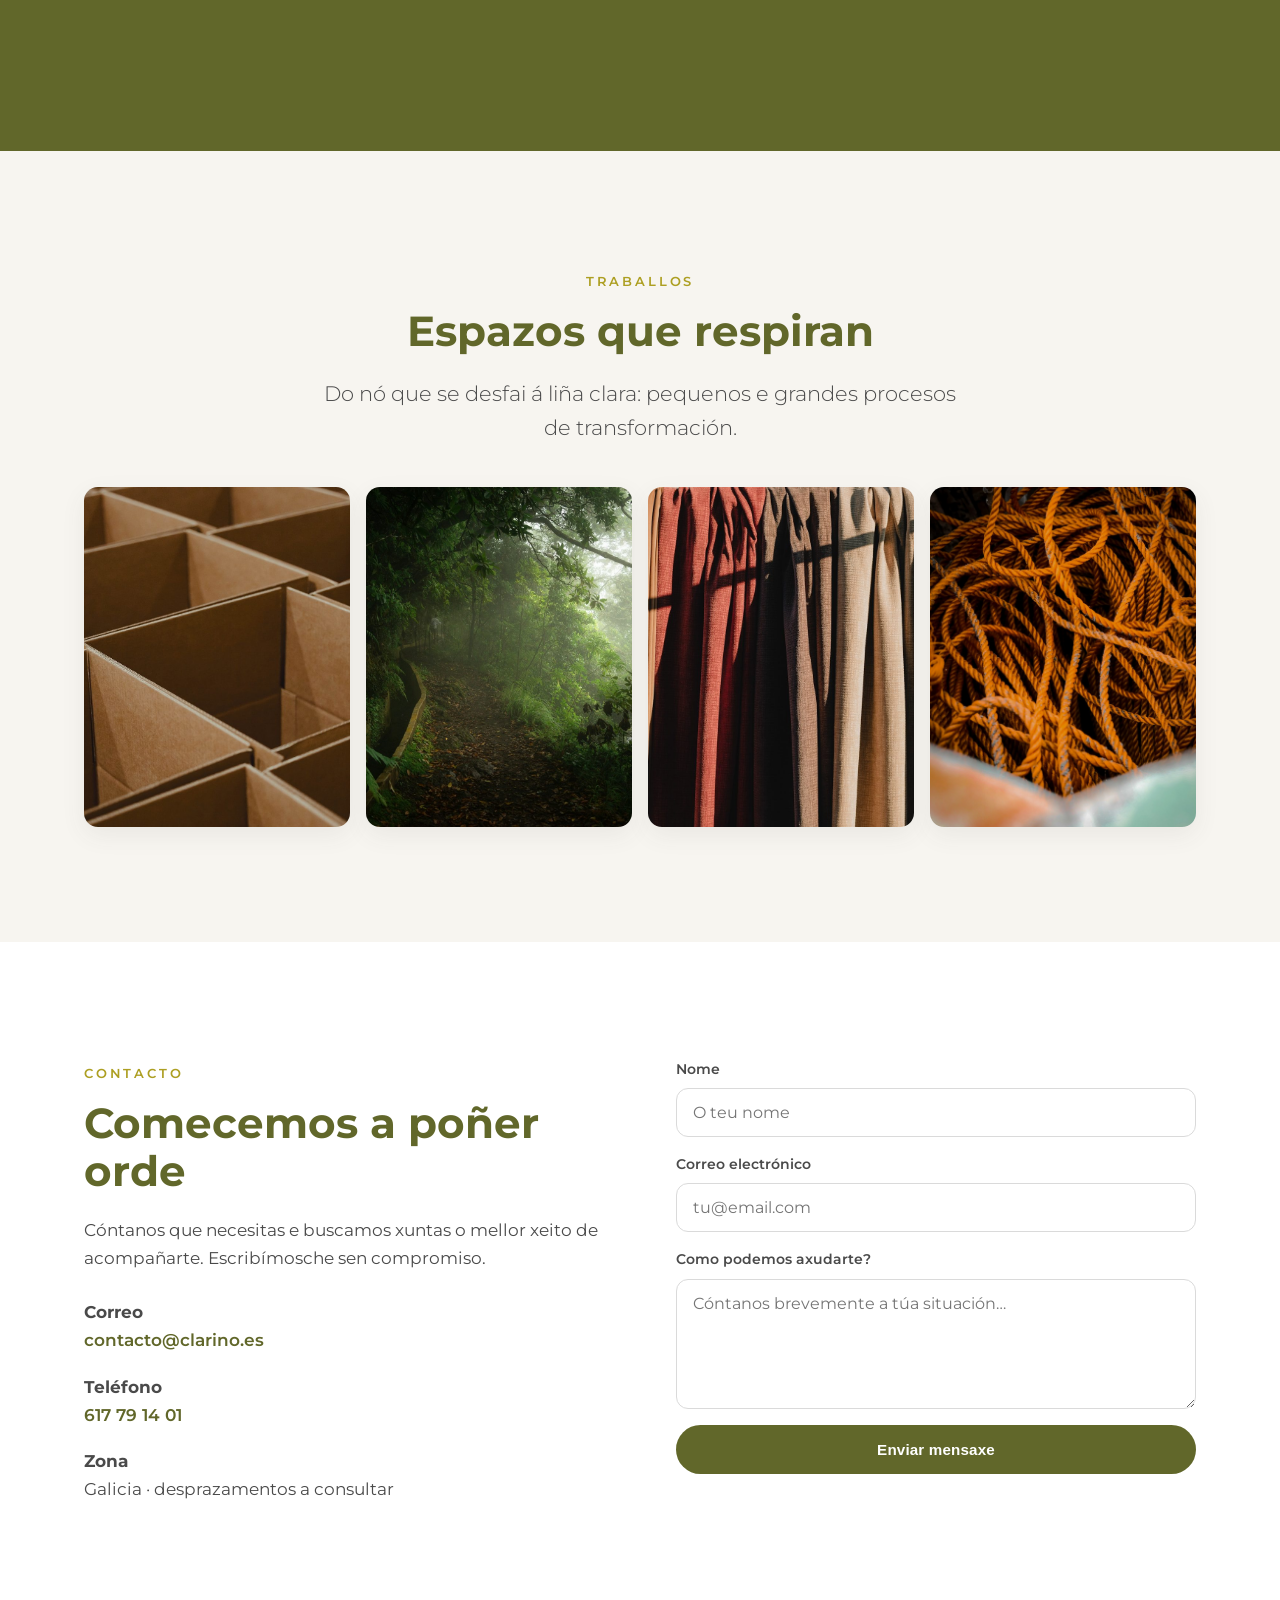
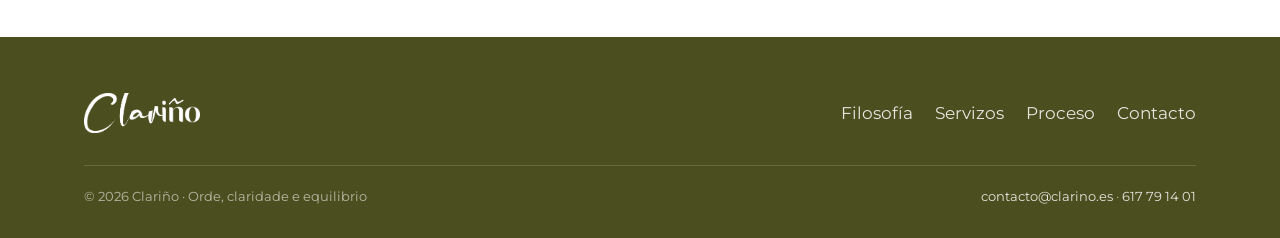
==== commit 53cb88fb: "Engade botón flotante de WhatsApp (617791401) Co-Authored-By: Claude Opus 4.8 <noreply@anthropic.com" ====
--- a/index.html
+++ b/index.html
@@ -229,6 +229,17 @@
     </div>
   </footer>
 
+  <!-- ============ BOTÓN WHATSAPP ============ -->
+  <a class="wa-float wa-float__pulse"
+     href="https://wa.me/34617791401?text=Ola%2C%20quero%20informaci%C3%B3n%20sobre%20Clari%C3%B1o"
+     target="_blank" rel="noopener"
+     aria-label="Escríbenos por WhatsApp">
+    <span class="wa-float__icon" aria-hidden="true">
+      <svg viewBox="0 0 32 32"><path d="M16.01 3C9.38 3 4 8.37 4 15c0 2.1.55 4.16 1.6 5.98L4 29l8.23-1.56A11.9 11.9 0 0016 27c6.63 0 12-5.37 12-12S22.64 3 16.01 3zm0 21.82c-1.78 0-3.53-.48-5.05-1.38l-.36-.21-4.88.92.93-4.76-.24-.38a9.8 9.8 0 01-1.5-5.23c0-5.43 4.42-9.85 9.86-9.85 2.63 0 5.1 1.03 6.96 2.89a9.78 9.78 0 012.88 6.96c0 5.44-4.42 9.85-9.6 9.85zm5.4-7.38c-.3-.15-1.75-.86-2.02-.96-.27-.1-.47-.15-.67.15-.2.3-.77.96-.94 1.16-.17.2-.35.22-.65.07-.3-.15-1.25-.46-2.38-1.47-.88-.78-1.47-1.75-1.64-2.05-.17-.3-.02-.46.13-.61.13-.13.3-.35.45-.52.15-.17.2-.3.3-.5.1-.2.05-.37-.02-.52-.07-.15-.67-1.62-.92-2.22-.24-.58-.49-.5-.67-.51l-.57-.01c-.2 0-.52.07-.8.37-.27.3-1.04 1.02-1.04 2.48 0 1.46 1.07 2.88 1.22 3.08.15.2 2.1 3.2 5.08 4.49.71.31 1.26.49 1.69.62.71.23 1.36.2 1.87.12.57-.09 1.75-.72 2-1.41.25-.69.25-1.28.17-1.41-.07-.13-.27-.2-.57-.35z"/></svg>
+    </span>
+    <span class="wa-float__label">Escríbenos por WhatsApp</span>
+  </a>
+
   <script>
     // Ano actual
     document.getElementById('year').textContent = new Date().getFullYear();
--- a/assets/styles.css
+++ b/assets/styles.css
@@ -276,6 +276,43 @@
 .site-footer a:hover { color: var(--avellana); }
 .site-footer .legal { width: 100%; border-top: 1px solid rgba(255,255,255,.15); margin-top: 32px; padding-top: 20px; font-size: .82rem; color: rgba(255,255,255,.6); display: flex; justify-content: space-between; flex-wrap: wrap; gap: 10px; }
 
+/* ---------- Botón flotante de WhatsApp ---------- */
+.wa-float {
+  position: fixed;
+  right: 22px;
+  bottom: 22px;
+  z-index: 60;
+  display: flex;
+  align-items: center;
+  gap: 0;
+  height: 60px;
+  padding: 0 18px 0 0;
+  background: #25D366;
+  color: #fff;
+  border-radius: 999px;
+  box-shadow: 0 10px 30px rgba(37, 211, 102, 0.45);
+  overflow: hidden;
+  transition: transform .2s ease, box-shadow .2s ease, gap .25s ease, padding .25s ease;
+}
+.wa-float:hover { transform: translateY(-3px); color: #fff; box-shadow: 0 14px 36px rgba(37, 211, 102, 0.55); }
+.wa-float__icon { flex: 0 0 60px; width: 60px; height: 60px; display: grid; place-items: center; }
+.wa-float__icon svg { width: 32px; height: 32px; fill: #fff; }
+.wa-float__label {
+  font-weight: 600; font-size: .95rem; white-space: nowrap;
+  max-width: 0; opacity: 0; transition: max-width .3s ease, opacity .25s ease;
+}
+.wa-float:hover .wa-float__label { max-width: 220px; opacity: 1; }
+.wa-float__pulse::before {
+  content: ""; position: absolute; inset: 0; left: 0; width: 60px; border-radius: 50%;
+  box-shadow: 0 0 0 0 rgba(37, 211, 102, .6); animation: wapulse 2.4s infinite;
+}
+@keyframes wapulse { 0%{box-shadow:0 0 0 0 rgba(37,211,102,.55)} 70%{box-shadow:0 0 0 16px rgba(37,211,102,0)} 100%{box-shadow:0 0 0 0 rgba(37,211,102,0)} }
+@media (max-width: 560px) {
+  .wa-float { right: 16px; bottom: 16px; height: 56px; padding: 0; }
+  .wa-float__icon { flex-basis: 56px; width: 56px; height: 56px; }
+  .wa-float__label { display: none; }
+}
+
 /* ---------- Reveal on scroll ---------- */
 .reveal { opacity: 0; transform: translateY(24px); transition: opacity .7s ease, transform .7s ease; }
 .reveal.in { opacity: 1; transform: none; }
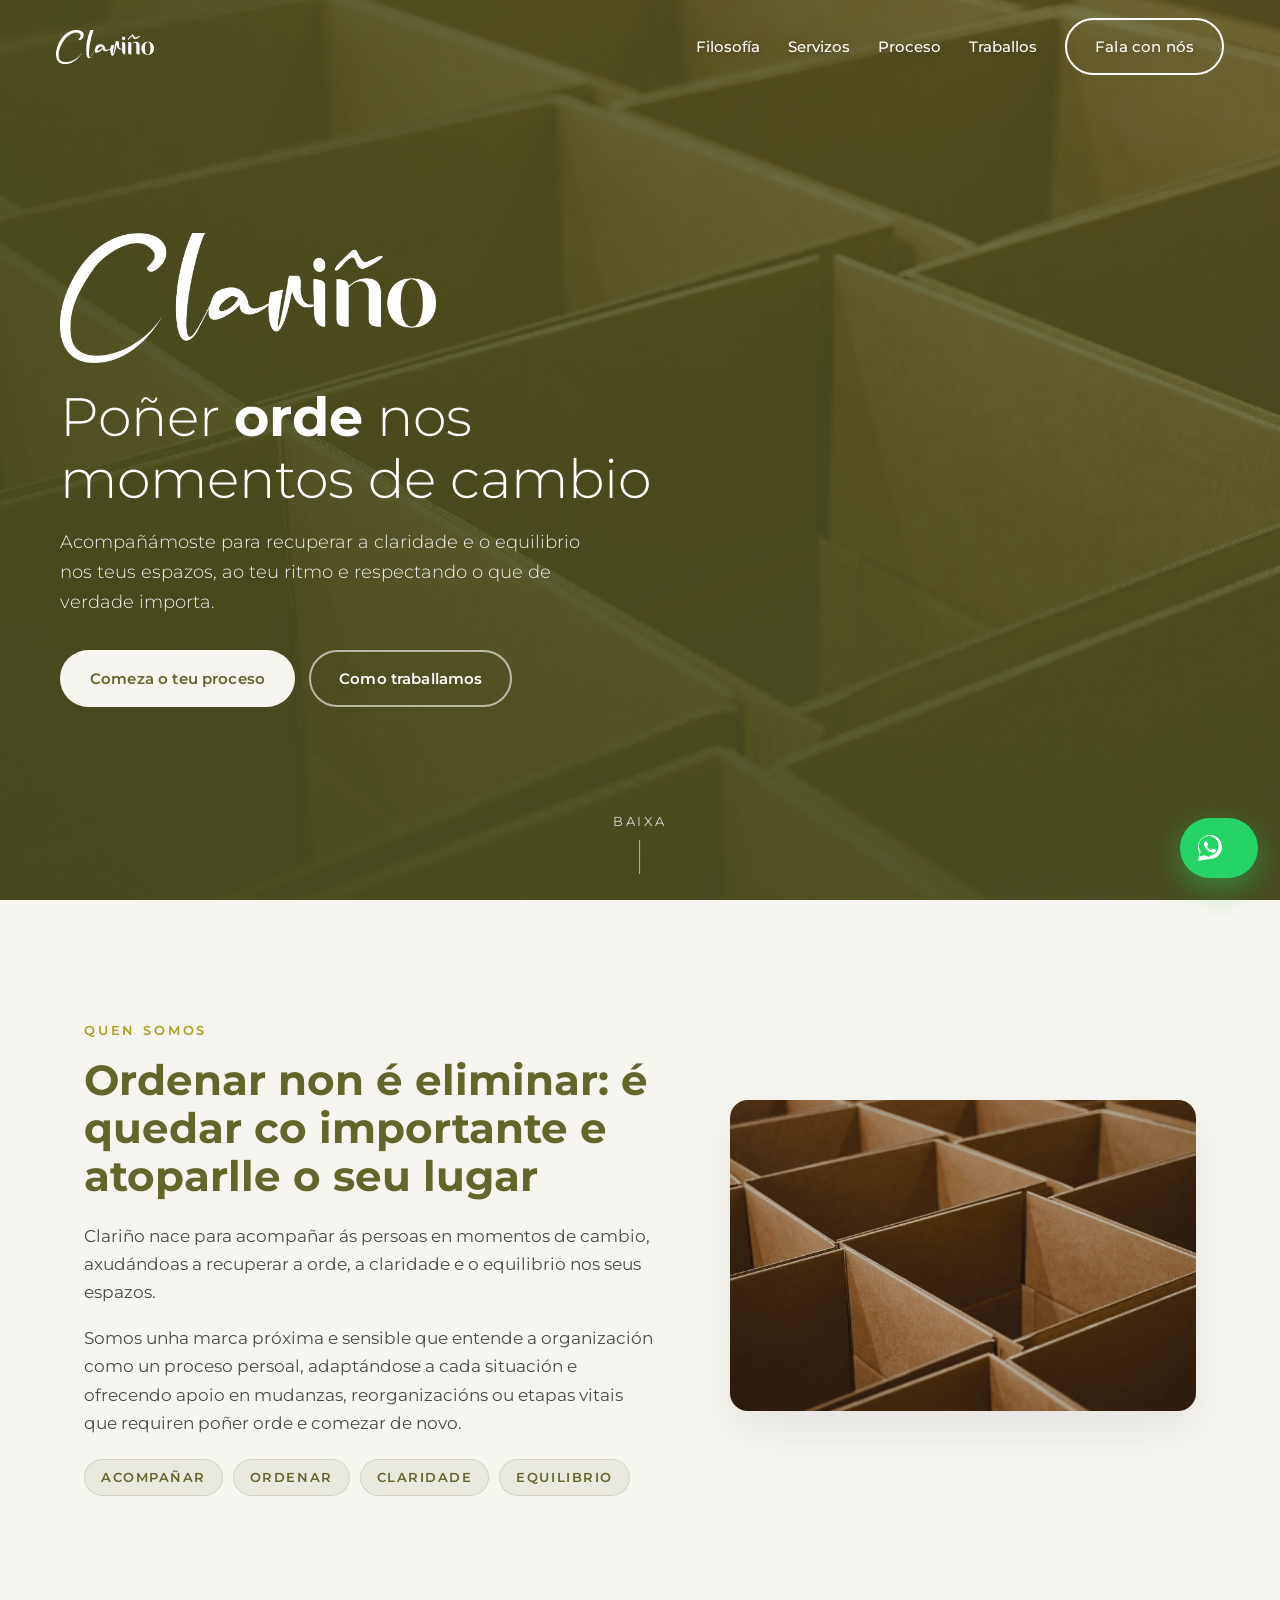
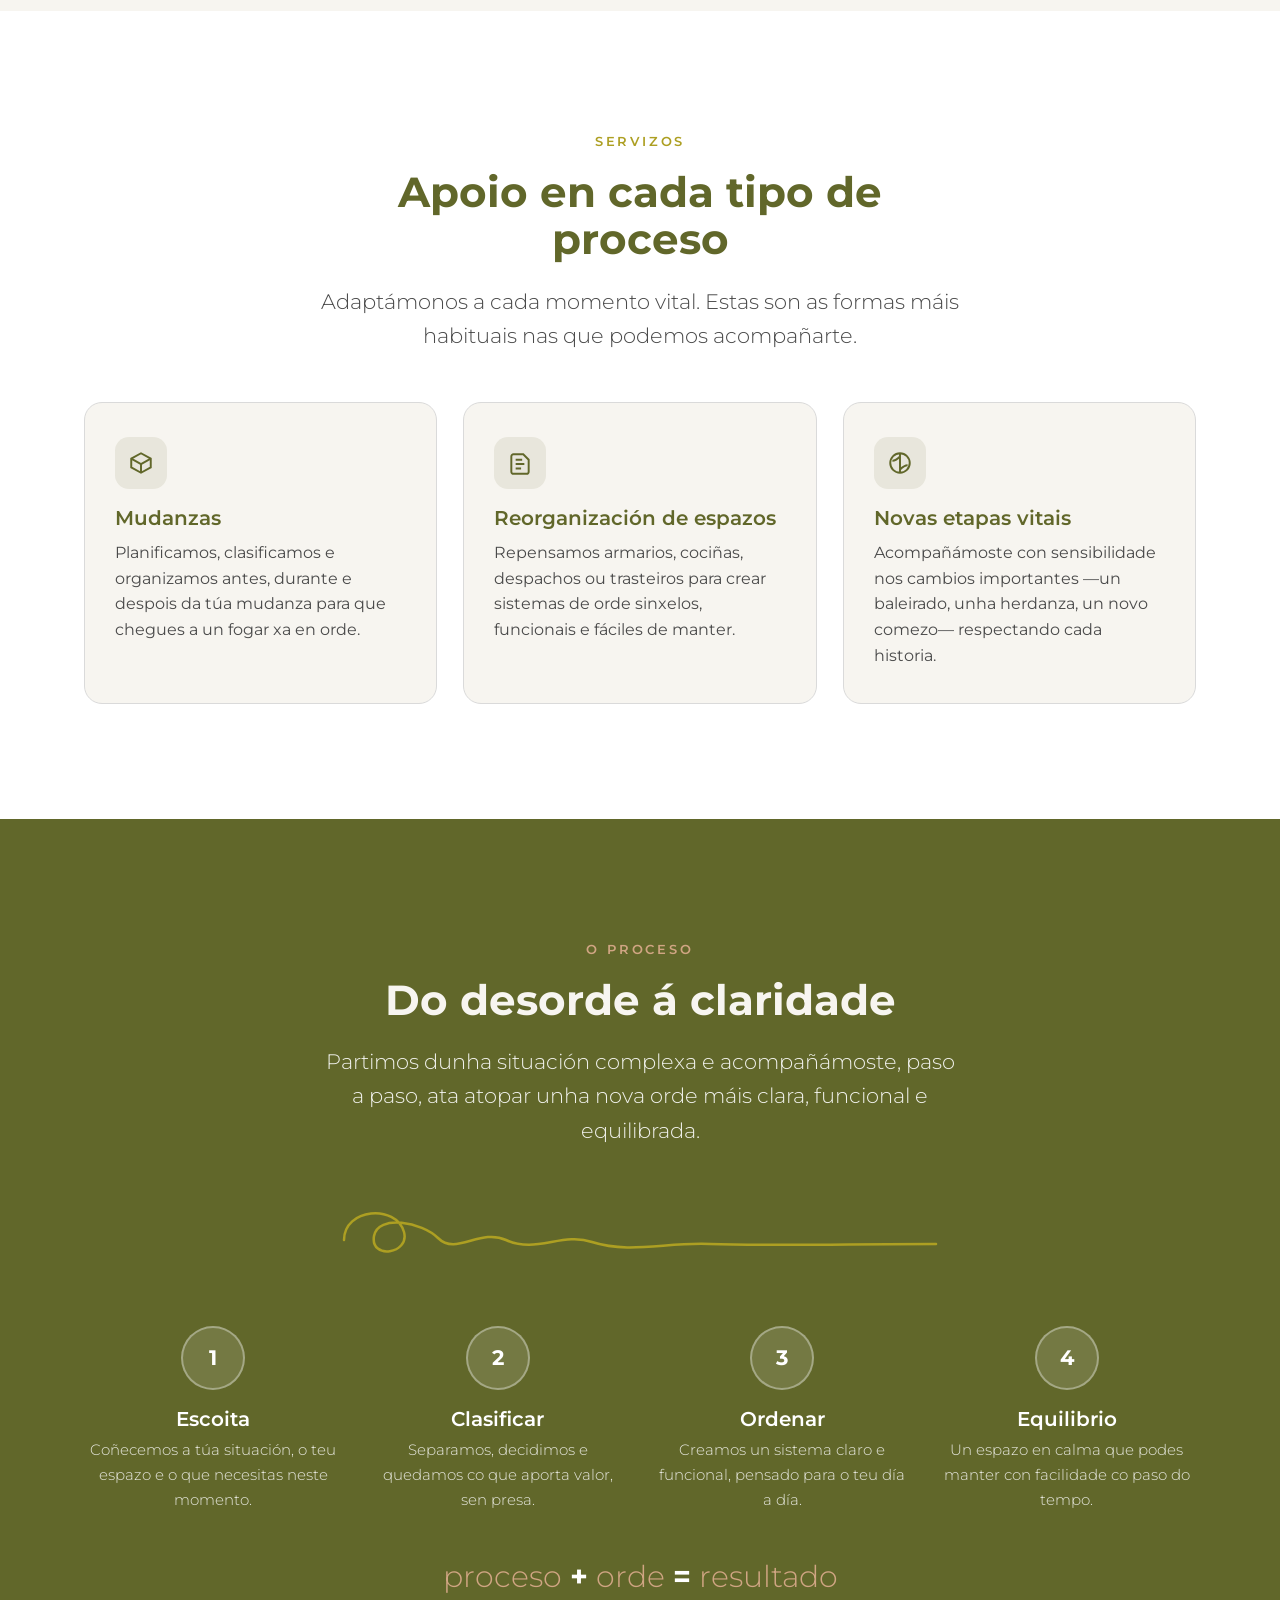
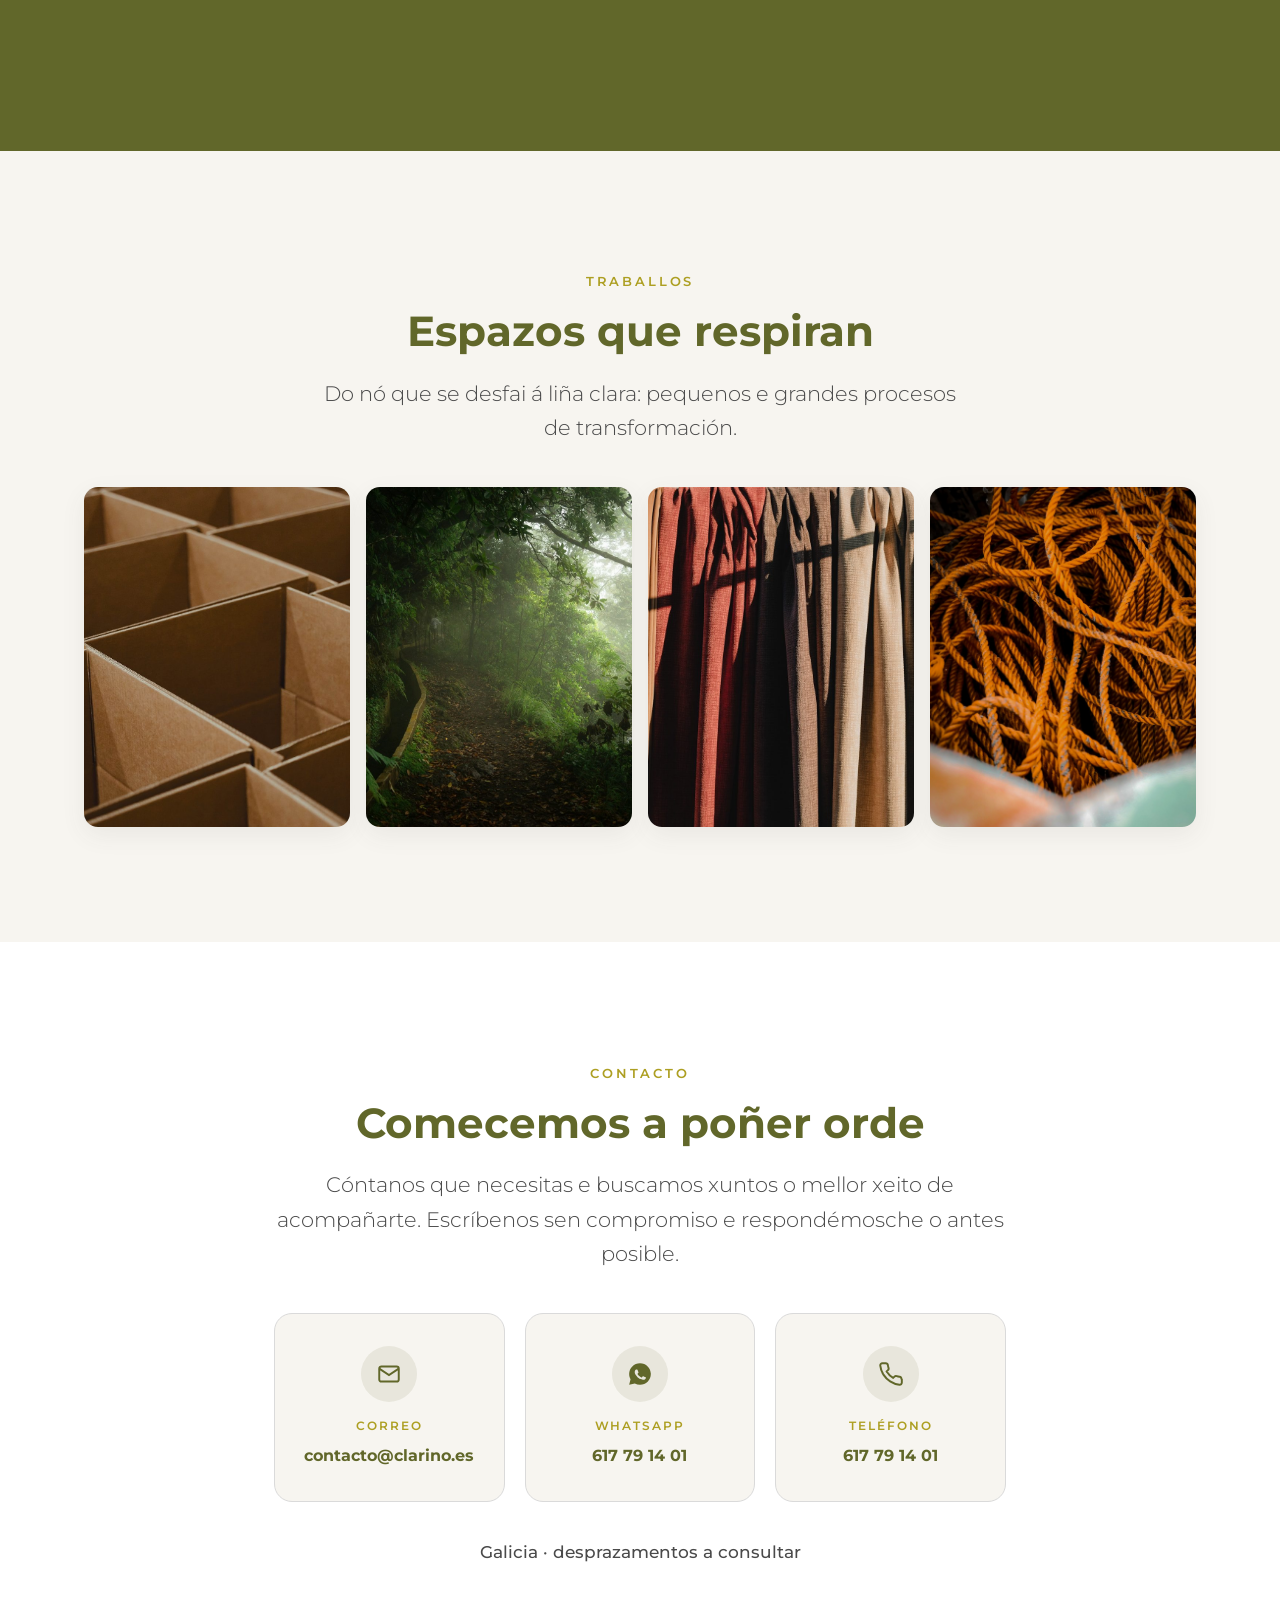
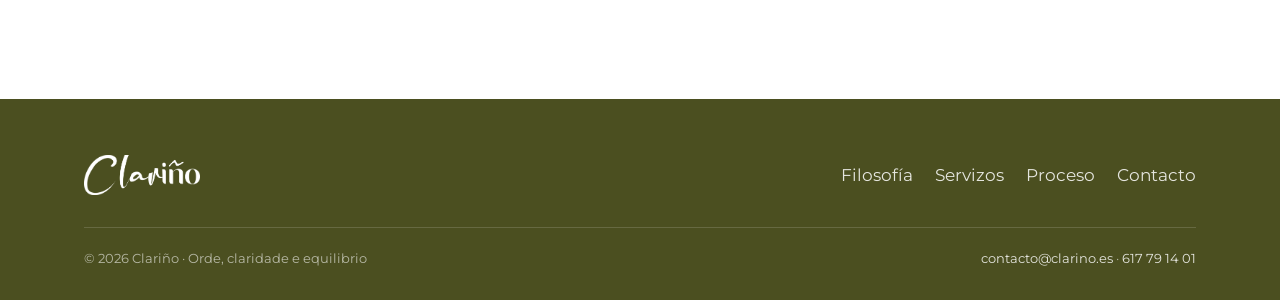
==== commit f0d27296: "Substitúe o formulario por contacto directo (correo, WhatsApp, teléfono) O formulario requiría un ba" ====
--- a/index.html
+++ b/index.html
@@ -177,36 +177,38 @@
 
   <!-- ============ CONTACTO ============ -->
   <section class="section section--alt" id="contacto">
-    <div class="container contact">
-      <div class="contact__info reveal">
-        <span class="eyebrow">Contacto</span>
-        <h2>Comecemos a poñer orde</h2>
-        <p>Cóntanos que necesitas e buscamos xuntas o mellor xeito de acompañarte. Escribímosche sen compromiso.</p>
-        <p style="margin-top:1.6rem;">
-          <strong>Correo</strong><br>
-          <a href="mailto:contacto@clarino.es">contacto@clarino.es</a>
-        </p>
-        <p>
-          <strong>Teléfono</strong><br>
-          <a href="tel:+34617791401">617 79 14 01</a>
-        </p>
-        <p>
-          <strong>Zona</strong><br>
-          Galicia · desprazamentos a consultar
-        </p>
-      </div>
-
-      <form class="form reveal" action="https://formsubmit.co/contacto@clarino.es" method="POST">
-        <input type="hidden" name="_subject" value="Nova consulta desde clarino.es" />
-        <input type="hidden" name="_captcha" value="false" />
-        <label for="nome">Nome</label>
-        <input id="nome" type="text" name="nome" placeholder="O teu nome" required />
-        <label for="email">Correo electrónico</label>
-        <input id="email" type="email" name="email" placeholder="tu@email.com" required />
-        <label for="mensaxe">Como podemos axudarte?</label>
-        <textarea id="mensaxe" name="mensaxe" placeholder="Cóntanos brevemente a túa situación…" required></textarea>
-        <button type="submit" class="btn btn--primary" style="justify-content:center;">Enviar mensaxe</button>
-      </form>
+    <div class="container contact-simple reveal">
+      <span class="eyebrow">Contacto</span>
+      <h2>Comecemos a poñer orde</h2>
+      <p class="lead">Cóntanos que necesitas e buscamos xuntos o mellor xeito de acompañarte. Escríbenos sen compromiso e respondémosche o antes posible.</p>
+
+      <div class="contact-methods">
+        <a class="contact-method" href="mailto:contacto@clarino.es">
+          <span class="contact-method__ico" aria-hidden="true">
+            <svg viewBox="0 0 24 24" fill="none" stroke="currentColor" stroke-width="1.8"><rect x="3" y="5" width="18" height="14" rx="2"/><path d="M3 7l9 6 9-6"/></svg>
+          </span>
+          <span class="contact-method__label">Correo</span>
+          <strong>contacto@clarino.es</strong>
+        </a>
+
+        <a class="contact-method" href="https://wa.me/34617791401?text=Ola%2C%20quero%20informaci%C3%B3n%20sobre%20Clari%C3%B1o" target="_blank" rel="noopener">
+          <span class="contact-method__ico" aria-hidden="true">
+            <svg viewBox="0 0 24 24" fill="currentColor"><path d="M12.01 2C6.5 2 2 6.48 2 12c0 1.77.46 3.45 1.28 4.95L2 22l5.2-1.24A9.9 9.9 0 0012 22c5.52 0 10-4.48 10-10S17.53 2 12.01 2zm5.2 14.13c-.22.62-1.27 1.18-1.75 1.22-.47.05-.9.23-3.02-.63-2.55-1.03-4.16-3.66-4.28-3.83-.13-.17-1.03-1.37-1.03-2.61 0-1.24.65-1.85.88-2.1.23-.25.5-.31.67-.31l.48.01c.16.01.37-.06.58.44.22.53.73 1.84.8 1.97.06.13.11.29.02.46-.09.17-.13.29-.26.44l-.39.46c-.13.13-.26.28-.11.53.15.25.66 1.09 1.42 1.77.98.87 1.8 1.14 2.05 1.27.25.13.4.11.54-.06.14-.17.62-.72.79-.97.17-.25.34-.21.57-.13.23.09 1.46.69 1.71.82.25.13.42.19.48.29.06.11.06.62-.16 1.24z"/></svg>
+          </span>
+          <span class="contact-method__label">WhatsApp</span>
+          <strong>617 79 14 01</strong>
+        </a>
+
+        <a class="contact-method" href="tel:+34617791401">
+          <span class="contact-method__ico" aria-hidden="true">
+            <svg viewBox="0 0 24 24" fill="none" stroke="currentColor" stroke-width="1.8"><path d="M22 16.9v3a2 2 0 01-2.2 2 19.8 19.8 0 01-8.6-3.1 19.5 19.5 0 01-6-6 19.8 19.8 0 01-3.1-8.6A2 2 0 014.1 2h3a2 2 0 012 1.7c.1.9.3 1.8.6 2.6a2 2 0 01-.5 2.1L8 9.6a16 16 0 006 6l1.2-1.2a2 2 0 012.1-.5c.8.3 1.7.5 2.6.6a2 2 0 011.7 2z"/></svg>
+          </span>
+          <span class="contact-method__label">Teléfono</span>
+          <strong>617 79 14 01</strong>
+        </a>
+      </div>
+
+      <p class="contact-zona">Galicia · desprazamentos a consultar</p>
     </div>
   </section>
 
--- a/assets/styles.css
+++ b/assets/styles.css
@@ -254,19 +254,28 @@
 .gallery figure:hover img { transform: scale(1.06); }
 
 /* ---------- Contacto ---------- */
-.contact { display: grid; grid-template-columns: 1fr 1fr; gap: clamp(32px, 6vw, 72px); align-items: start; }
-.contact__info a { font-weight: 600; }
-.form { display: grid; gap: 16px; }
-.form label { font-size: .85rem; font-weight: 600; color: var(--pedra); margin-bottom: -8px; }
-.form input, .form textarea {
-  font-family: var(--ff); font-size: 1rem; color: var(--pedra);
-  padding: 14px 16px; border: 1px solid var(--gris-cl); border-radius: 12px; background: #fff;
-  transition: border-color .2s ease, box-shadow .2s ease;
-}
-.form input:focus, .form textarea:focus {
-  outline: none; border-color: var(--oliva); box-shadow: 0 0 0 3px rgba(97,103,42,.15);
-}
-.form textarea { resize: vertical; min-height: 130px; }
+.contact-simple { text-align: center; max-width: 780px; }
+.contact-simple .lead { margin: 0 auto 2.6rem; }
+.contact-methods {
+  display: grid; grid-template-columns: repeat(3, 1fr); gap: 20px; margin: 0 auto;
+}
+.contact-method {
+  display: flex; flex-direction: column; align-items: center; gap: 6px;
+  padding: 32px 22px; border-radius: var(--radius);
+  background: var(--branco); border: 1px solid var(--gris-cl); color: var(--pedra);
+  transition: transform .25s ease, box-shadow .25s ease, border-color .25s ease;
+}
+.contact-method:hover { transform: translateY(-6px); box-shadow: var(--shadow); border-color: var(--avellana); color: var(--pedra); }
+.contact-method__ico {
+  width: 56px; height: 56px; border-radius: 50%; display: grid; place-items: center;
+  background: rgba(97,103,42,.10); color: var(--oliva); margin-bottom: 8px;
+}
+.contact-method__ico svg { width: 26px; height: 26px; }
+.contact-method__label {
+  font-size: .78rem; font-weight: 600; letter-spacing: .16em; text-transform: uppercase; color: var(--citrico);
+}
+.contact-method strong { color: var(--oliva); font-size: 1.02rem; word-break: break-word; }
+.contact-zona { margin-top: 2.2rem; color: var(--pedra); font-weight: 500; }
 
 /* ---------- Footer ---------- */
 .site-footer { background: var(--oliva-d); color: rgba(255,255,255,.8); padding: 56px 0 30px; }
@@ -321,7 +330,7 @@
 @media (max-width: 900px) {
   .grid-3 { grid-template-columns: 1fr 1fr; }
   .steps { grid-template-columns: 1fr 1fr; gap: 34px; }
-  .split, .contact { grid-template-columns: 1fr; }
+  .split { grid-template-columns: 1fr; }
   .split .split__media { order: -1; }
   .gallery { grid-template-columns: 1fr 1fr; }
   .gallery img { height: 260px; }
@@ -332,7 +341,7 @@
   .nav-toggle { display: block; z-index: 60; }
 }
 @media (max-width: 560px) {
-  .grid-3, .steps, .gallery { grid-template-columns: 1fr; }
+  .grid-3, .steps, .gallery, .contact-methods { grid-template-columns: 1fr; }
   .gallery img { height: 300px; }
   .hero__cta .btn { width: 100%; justify-content: center; }
 }
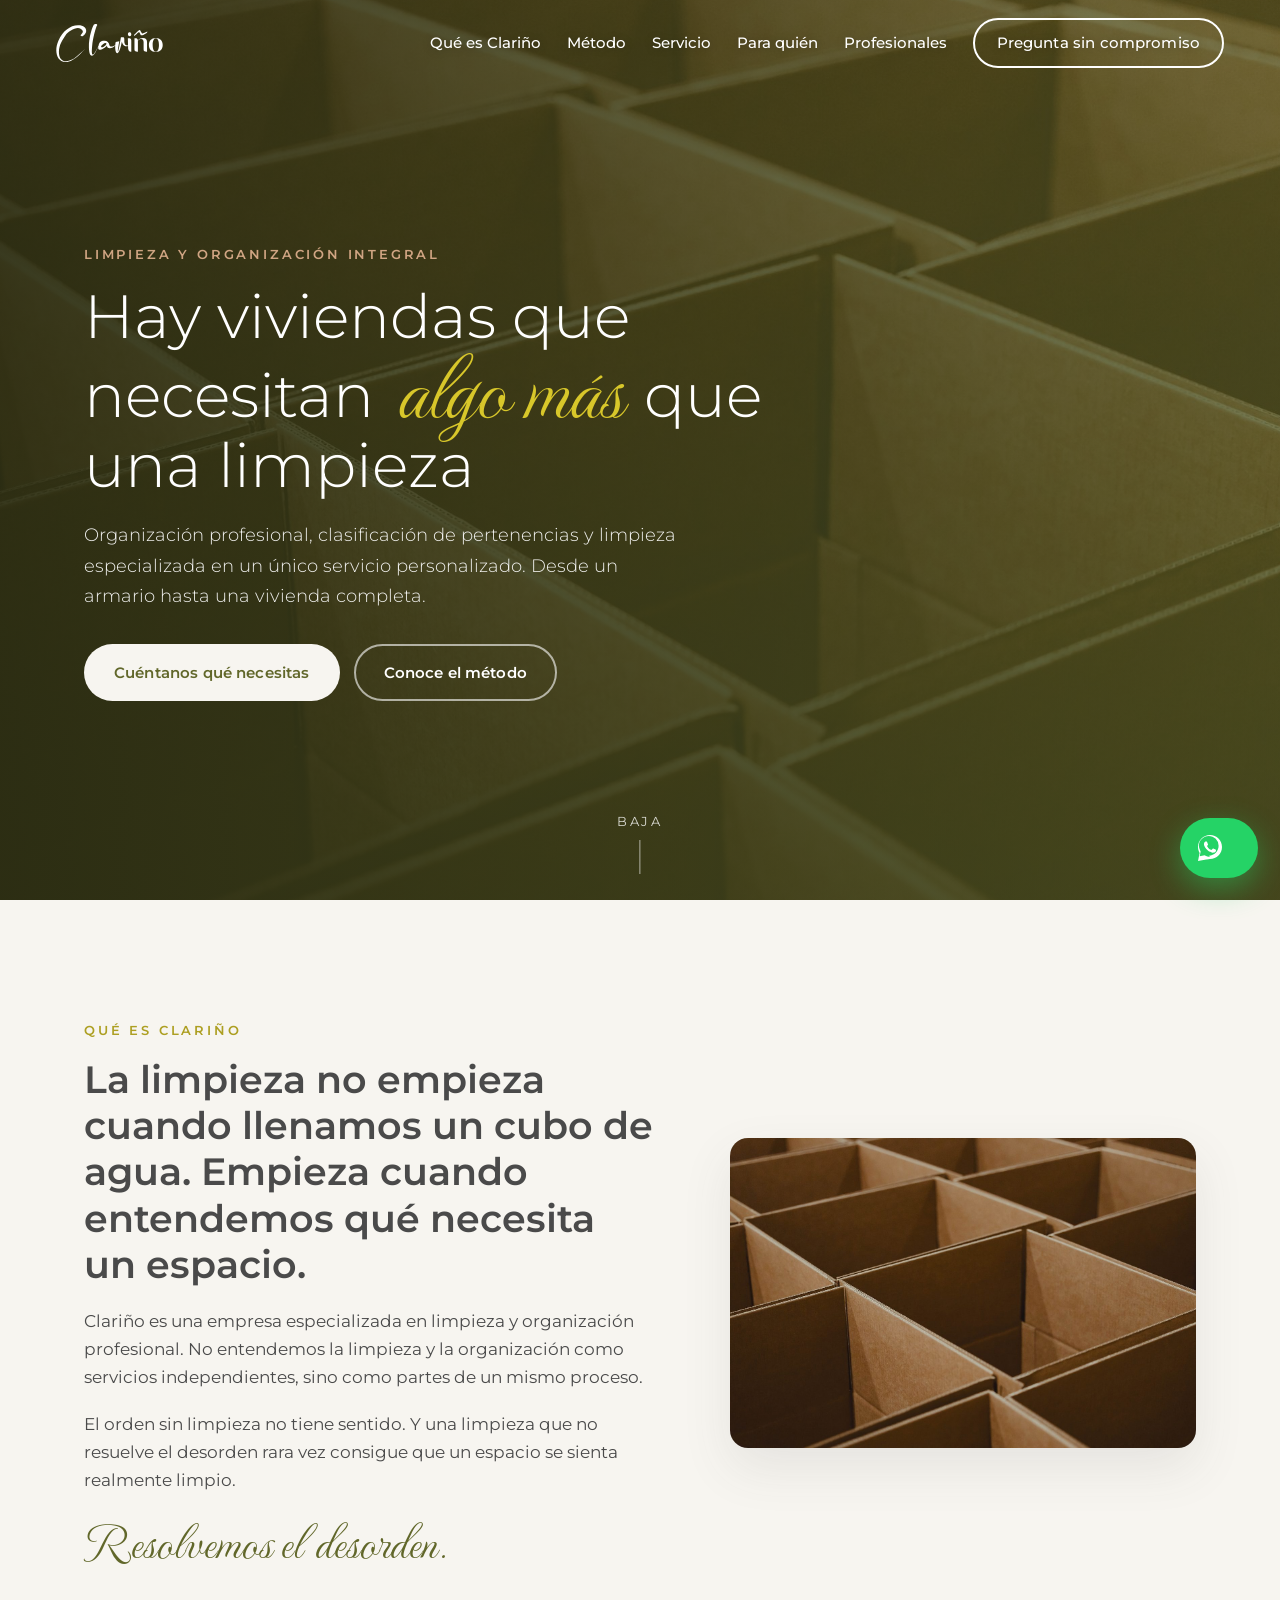
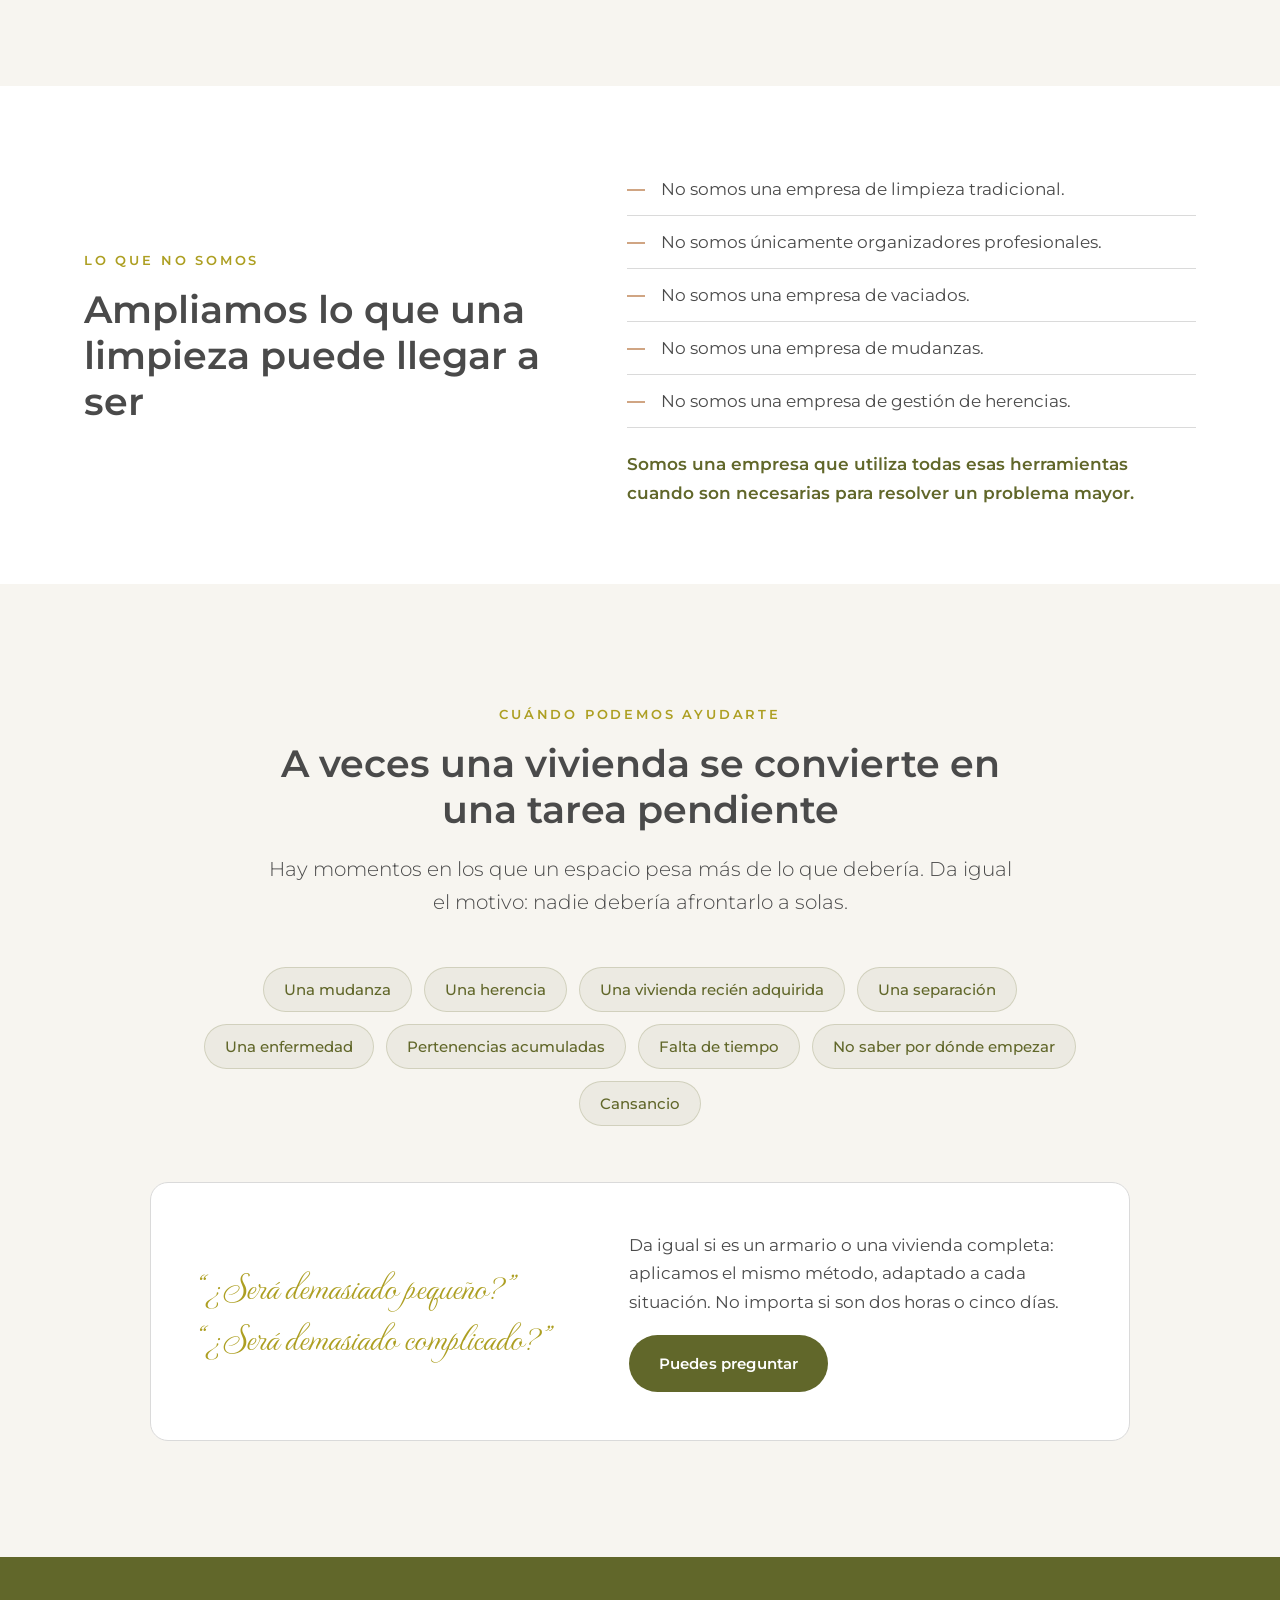
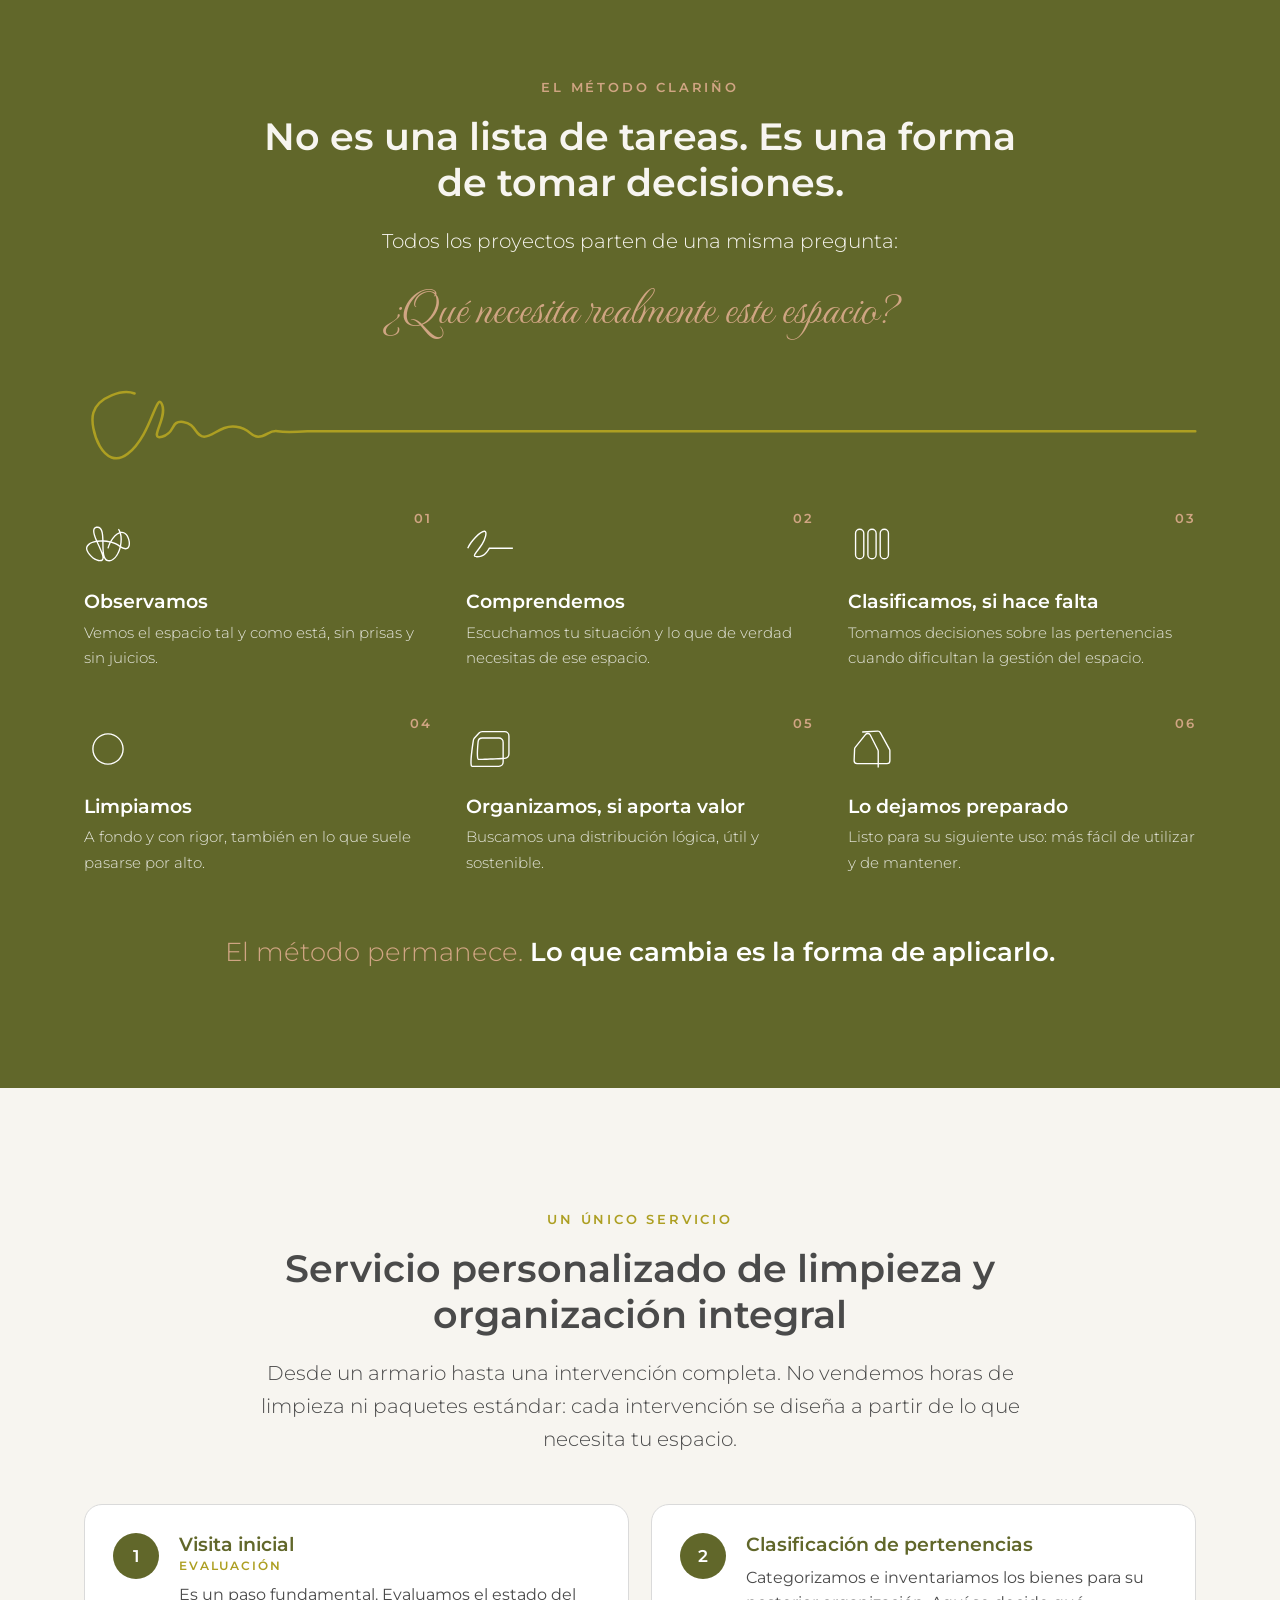
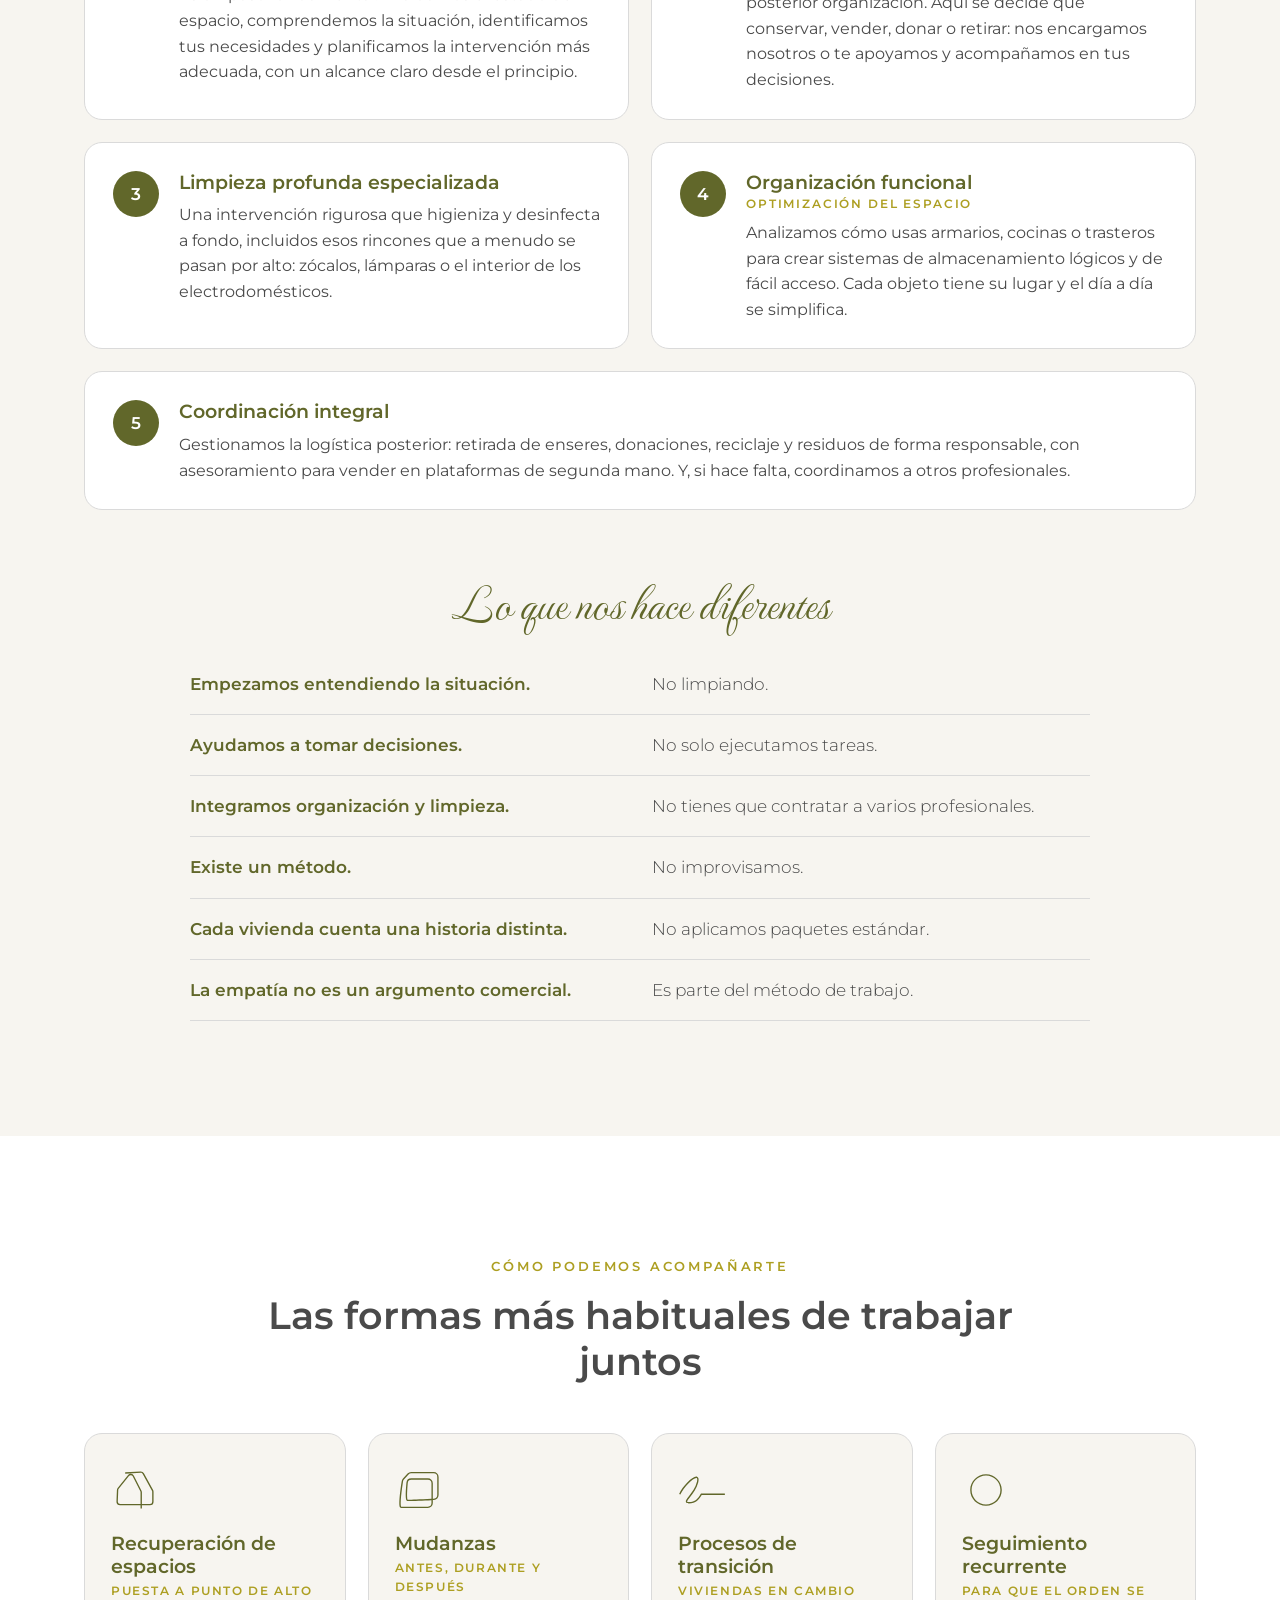
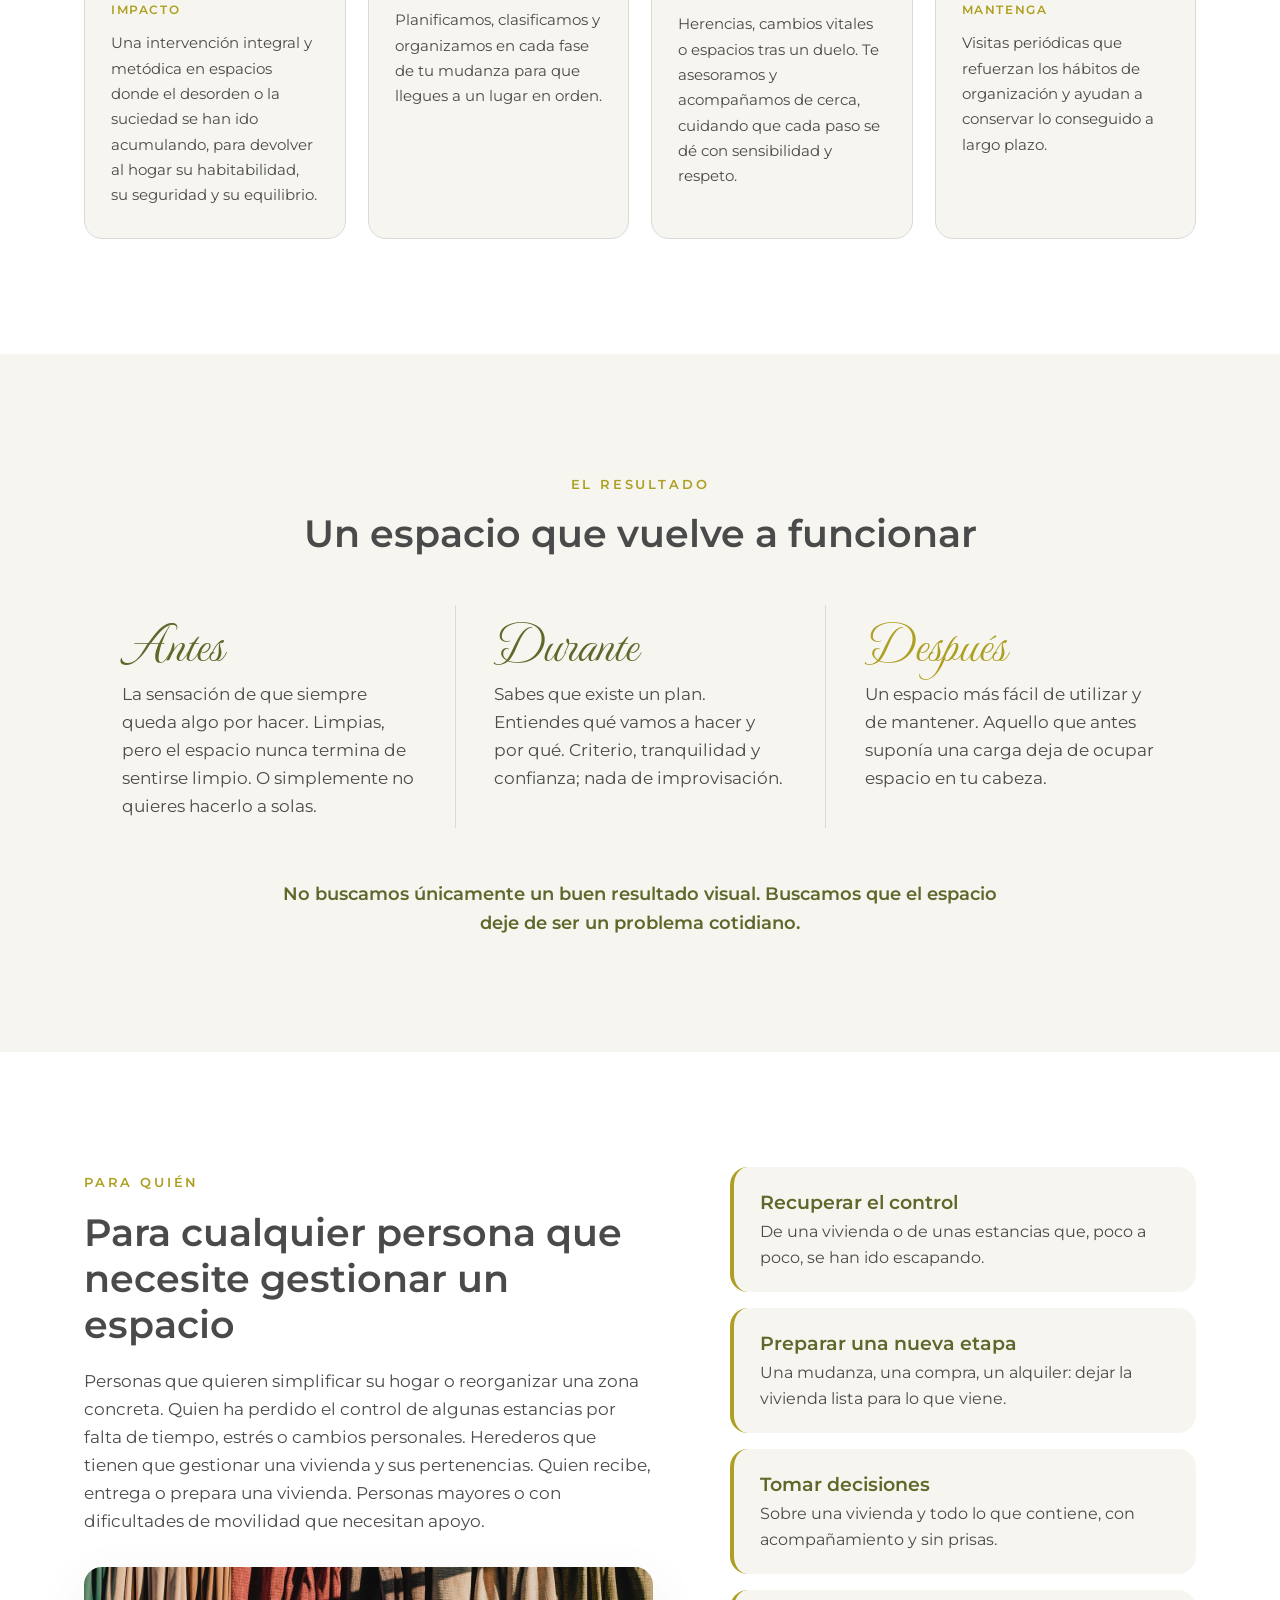
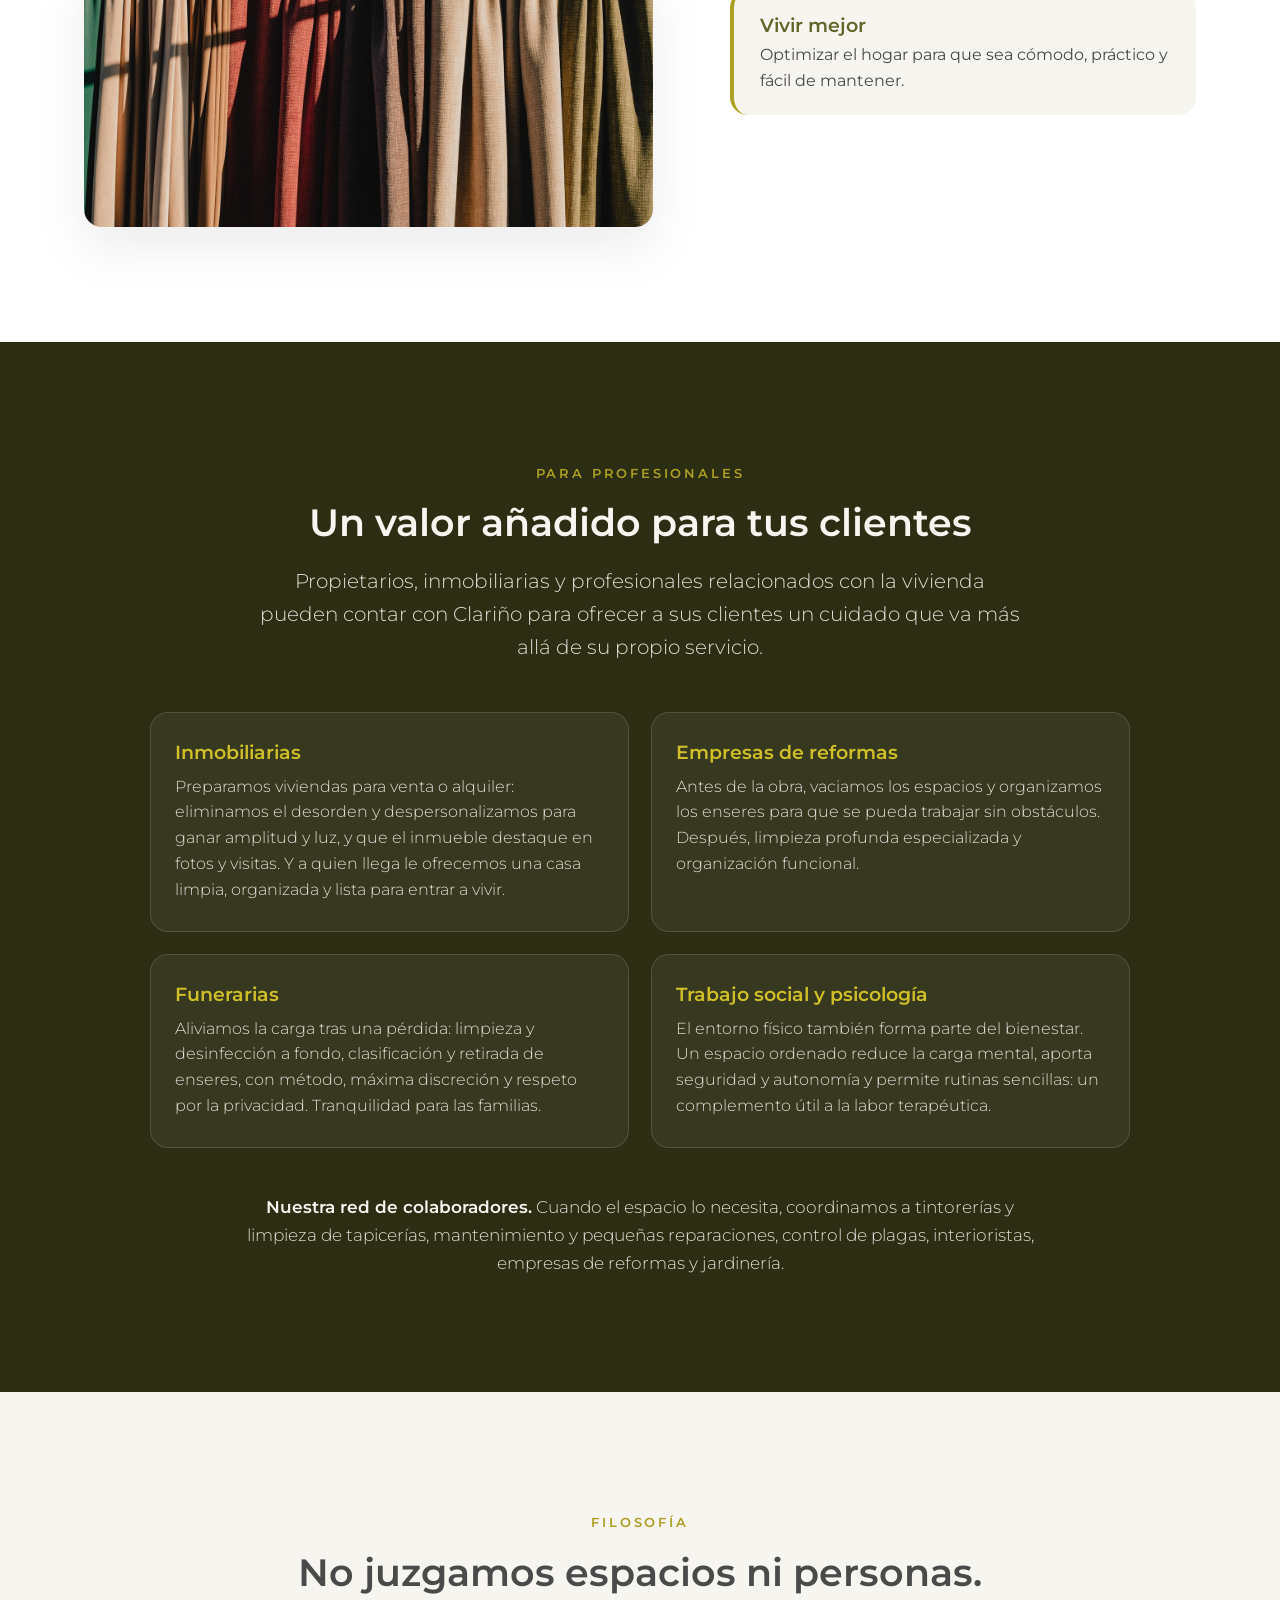
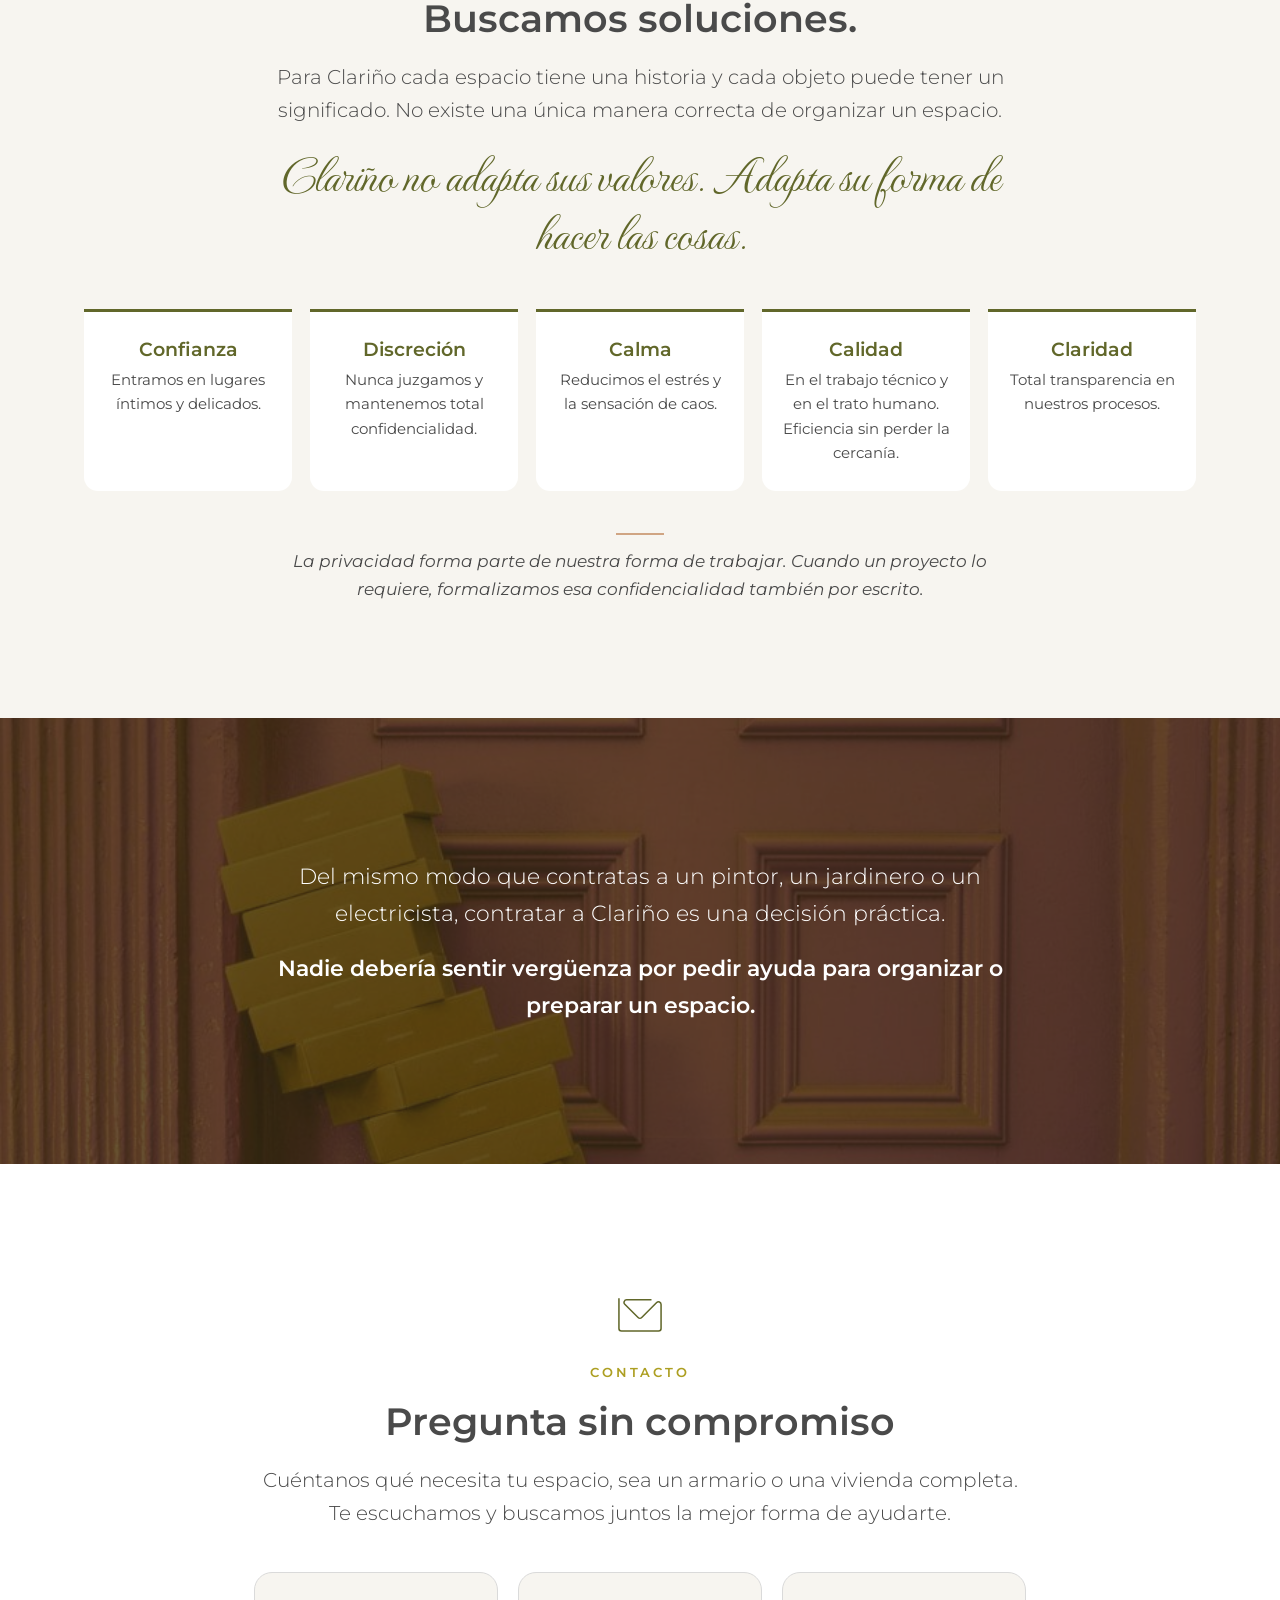
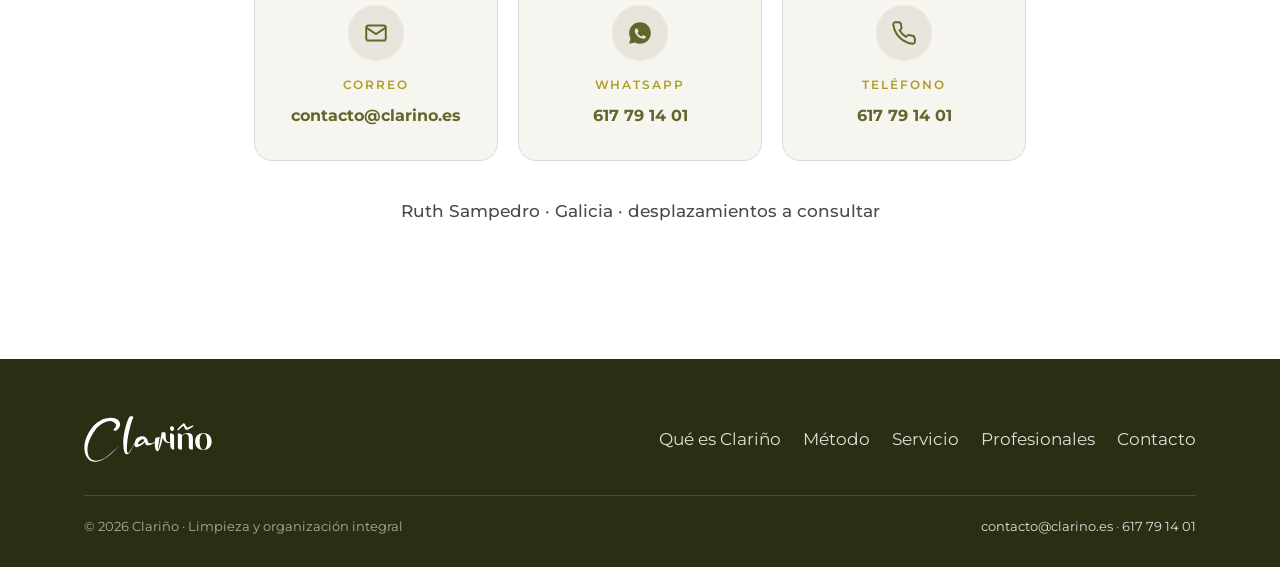
==== commit f7799312: "Reformula la web con el plan de marketing y el manual de marca actualizado - Contenido nuevo en cast" ====
--- a/index.html
+++ b/index.html
@@ -1,43 +1,60 @@
 <!DOCTYPE html>
-<html lang="gl">
+<html lang="es">
 <head>
   <meta charset="UTF-8" />
   <meta name="viewport" content="width=device-width, initial-scale=1.0" />
-  <title>Clariño — Orde, claridade e equilibrio nos teus espazos</title>
-  <meta name="description" content="Clariño acompaña ás persoas en momentos de cambio, axudándoas a recuperar a orde, a claridade e o equilibrio nos seus espazos: mudanzas, reorganizacións e novas etapas." />
+  <title>Clariño — Limpieza y organización integral de viviendas</title>
+  <meta name="description" content="Hay viviendas que necesitan algo más que una limpieza. Clariño integra organización profesional, clasificación de pertenencias y limpieza especializada en un único servicio personalizado. Desde un armario hasta una vivienda completa." />
   <link rel="canonical" href="https://clarino.es/" />
 
+  <!-- Open Graph -->
   <meta property="og:type" content="website" />
-  <meta property="og:title" content="Clariño — Orde, claridade e equilibrio" />
-  <meta property="og:description" content="Acompañamento profesional en momentos de cambio: mudanzas, reorganizacións e novas etapas." />
+  <meta property="og:site_name" content="Clariño" />
+  <meta property="og:title" content="Clariño — Hay viviendas que necesitan algo más que una limpieza" />
+  <meta property="og:description" content="Organización profesional, clasificación de pertenencias y limpieza especializada en un único servicio personalizado. Desde un armario hasta una vivienda completa." />
   <meta property="og:url" content="https://clarino.es/" />
-  <meta property="og:locale" content="gl_ES" />
-  <meta property="og:image" content="https://clarino.es/assets/photos/hero-cajas.jpg" />
+  <meta property="og:locale" content="es_ES" />
+  <meta property="og:image" content="https://clarino.es/assets/og-image.jpg" />
+  <meta property="og:image:secure_url" content="https://clarino.es/assets/og-image.jpg" />
+  <meta property="og:image:type" content="image/jpeg" />
+  <meta property="og:image:width" content="1200" />
+  <meta property="og:image:height" content="630" />
+  <meta property="og:image:alt" content="Clariño — Limpieza y organización integral" />
+
+  <!-- Twitter Card -->
+  <meta name="twitter:card" content="summary_large_image" />
+  <meta name="twitter:title" content="Clariño — Hay viviendas que necesitan algo más que una limpieza" />
+  <meta name="twitter:description" content="Organización, clasificación y limpieza en un único servicio personalizado." />
+  <meta name="twitter:image" content="https://clarino.es/assets/og-image.jpg" />
+  <meta name="twitter:image:alt" content="Clariño — Limpieza y organización integral" />
+
   <meta name="theme-color" content="#61672A" />
+  <meta name="author" content="Clariño" />
 
   <link rel="icon" href="assets/favicon.png" type="image/png" />
   <link rel="apple-touch-icon" href="assets/favicon.png" />
 
   <link rel="preconnect" href="https://fonts.googleapis.com" />
   <link rel="preconnect" href="https://fonts.gstatic.com" crossorigin />
-  <link href="https://fonts.googleapis.com/css2?family=Montserrat:wght@300;400;500;600;700&display=swap" rel="stylesheet" />
-  <link rel="stylesheet" href="assets/styles.css" />
+  <link href="https://fonts.googleapis.com/css2?family=MonteCarlo&family=Montserrat:wght@300;400;500;600;700&display=swap" rel="stylesheet" />
+  <link rel="stylesheet" href="assets/styles.css?v=2" />
 </head>
 <body>
 
   <!-- ============ HEADER ============ -->
   <header class="site-header" id="header">
     <a href="#inicio" class="logo" aria-label="Clariño — inicio">
-      <img class="logo-white" src="assets/logo-clarino-white.png" alt="Clariño" />
-      <img class="logo-dark"  src="assets/logo-clarino-dark.png"  alt="Clariño" />
+      <img class="logo-white" src="assets/logo-clarino-white.svg" alt="Clariño" />
+      <img class="logo-dark"  src="assets/logo-clarino-oliva.svg" alt="Clariño" />
     </a>
 
     <nav class="nav" id="nav">
-      <a href="#filosofia">Filosofía</a>
-      <a href="#servizos">Servizos</a>
-      <a href="#proceso">Proceso</a>
-      <a href="#galeria">Traballos</a>
-      <a href="#contacto" class="btn btn--ghost">Fala con nós</a>
+      <a href="#que-es">Qué es Clariño</a>
+      <a href="#metodo">Método</a>
+      <a href="#servicio">Servicio</a>
+      <a href="#para-quien">Para quién</a>
+      <a href="#profesionales">Profesionales</a>
+      <a href="#contacto" class="btn btn--ghost">Pregunta sin compromiso</a>
     </nav>
 
     <button class="nav-toggle" id="navToggle" aria-label="Abrir menú" aria-expanded="false">
@@ -49,138 +66,374 @@
   <section class="hero" id="inicio">
     <div class="hero__bg"></div>
     <div class="container hero__inner">
-      <img class="hero__wordmark" src="assets/logo-clarino-white.png" alt="Clariño" />
-      <h1>Poñer <strong>orde</strong> nos momentos de cambio</h1>
-      <p>Acompañámoste para recuperar a claridade e o equilibrio nos teus espazos, ao teu ritmo e respectando o que de verdade importa.</p>
+      <span class="eyebrow eyebrow--light">Limpieza y organización integral</span>
+      <h1>Hay viviendas que necesitan <em class="script">algo más</em> que una limpieza</h1>
+      <p>Organización profesional, clasificación de pertenencias y limpieza especializada en un único servicio personalizado. Desde un armario hasta una vivienda completa.</p>
       <div class="hero__cta">
-        <a href="#contacto" class="btn btn--light">Comeza o teu proceso</a>
-        <a href="#proceso" class="btn btn--outline-light">Como traballamos</a>
-      </div>
-    </div>
-    <div class="hero__scroll">baixa</div>
-  </section>
-
-  <!-- ============ FILOSOFÍA ============ -->
-  <section class="section" id="filosofia">
+        <a href="#contacto" class="btn btn--light">Cuéntanos qué necesitas</a>
+        <a href="#metodo" class="btn btn--outline-light">Conoce el método</a>
+      </div>
+    </div>
+    <div class="hero__scroll">baja</div>
+  </section>
+
+  <!-- ============ QUÉ ES CLARIÑO ============ -->
+  <section class="section" id="que-es">
     <div class="container split">
       <div class="reveal">
-        <span class="eyebrow">Quen somos</span>
-        <h2>Ordenar non é eliminar: é quedar co importante e atoparlle o seu lugar</h2>
-        <p>Clariño nace para acompañar ás persoas en momentos de cambio, axudándoas a recuperar a orde, a claridade e o equilibrio nos seus espazos.</p>
-        <p>Somos unha marca próxima e sensible que entende a organización como un proceso persoal, adaptándose a cada situación e ofrecendo apoio en mudanzas, reorganizacións ou etapas vitais que requiren poñer orde e comezar de novo.</p>
-        <div class="values">
-          <span>Acompañar</span>
-          <span>Ordenar</span>
-          <span>Claridade</span>
-          <span>Equilibrio</span>
+        <span class="eyebrow">Qué es Clariño</span>
+        <h2>La limpieza no empieza cuando llenamos un cubo de agua. Empieza cuando entendemos qué necesita un espacio.</h2>
+        <p>Clariño es una empresa especializada en limpieza y organización profesional. No entendemos la limpieza y la organización como servicios independientes, sino como partes de un mismo proceso.</p>
+        <p>El orden sin limpieza no tiene sentido. Y una limpieza que no resuelve el desorden rara vez consigue que un espacio se sienta realmente limpio.</p>
+        <p class="script-quote">Resolvemos el desorden.</p>
+      </div>
+      <div class="reveal split__media">
+        <img src="assets/photos/foto-caixas-verdes.jpg" alt="Cajas de organización ordenadas" loading="lazy" />
+      </div>
+    </div>
+  </section>
+
+  <!-- ============ LO QUE NO SOMOS ============ -->
+  <section class="section section--alt section--tight">
+    <div class="container notwe reveal">
+      <div>
+        <span class="eyebrow">Lo que no somos</span>
+        <h2>Ampliamos lo que una limpieza puede llegar a ser</h2>
+      </div>
+      <div>
+        <ul class="notwe__list">
+          <li>No somos una empresa de limpieza tradicional.</li>
+          <li>No somos únicamente organizadores profesionales.</li>
+          <li>No somos una empresa de vaciados.</li>
+          <li>No somos una empresa de mudanzas.</li>
+          <li>No somos una empresa de gestión de herencias.</li>
+        </ul>
+        <p class="notwe__yes">Somos una empresa que utiliza todas esas herramientas cuando son necesarias para resolver un problema mayor.</p>
+      </div>
+    </div>
+  </section>
+
+  <!-- ============ SITUACIONES ============ -->
+  <section class="section" id="situaciones">
+    <div class="container">
+      <div class="reveal section-head">
+        <span class="eyebrow">Cuándo podemos ayudarte</span>
+        <h2>A veces una vivienda se convierte en una tarea pendiente</h2>
+        <p class="lead">Hay momentos en los que un espacio pesa más de lo que debería. Da igual el motivo: nadie debería afrontarlo a solas.</p>
+      </div>
+
+      <ul class="chips reveal">
+        <li>Una mudanza</li>
+        <li>Una herencia</li>
+        <li>Una vivienda recién adquirida</li>
+        <li>Una separación</li>
+        <li>Una enfermedad</li>
+        <li>Pertenencias acumuladas</li>
+        <li>Falta de tiempo</li>
+        <li>No saber por dónde empezar</li>
+        <li>Cansancio</li>
+      </ul>
+
+      <div class="reassure reveal">
+        <div class="reassure__q">
+          <span>“¿Será demasiado pequeño?”</span>
+          <span>“¿Será demasiado complicado?”</span>
         </div>
-      </div>
-      <div class="reveal split__media">
-        <img src="assets/photos/foto-caixas-verdes.jpg" alt="Caixas de organización ordenadas" loading="lazy" />
-      </div>
-    </div>
-  </section>
-
-  <!-- ============ SERVIZOS ============ -->
-  <section class="section section--alt" id="servizos">
-    <div class="container">
-      <div class="reveal" style="text-align:center; max-width:640px; margin:0 auto 3rem;">
-        <span class="eyebrow">Servizos</span>
-        <h2>Apoio en cada tipo de proceso</h2>
-        <p class="lead" style="margin:0 auto;">Adaptámonos a cada momento vital. Estas son as formas máis habituais nas que podemos acompañarte.</p>
-      </div>
-
-      <div class="grid-3">
+        <div class="reassure__a">
+          <p>Da igual si es un armario o una vivienda completa: aplicamos el mismo método, adaptado a cada situación. No importa si son dos horas o cinco días.</p>
+          <a href="#contacto" class="btn btn--primary">Puedes preguntar</a>
+        </div>
+      </div>
+    </div>
+  </section>
+
+  <!-- ============ MÉTODO ============ -->
+  <section class="section section--oliva" id="metodo">
+    <div class="container">
+      <div class="reveal section-head">
+        <span class="eyebrow">El Método Clariño</span>
+        <h2>No es una lista de tareas. Es una forma de tomar decisiones.</h2>
+        <p class="lead">Todos los proyectos parten de una misma pregunta:</p>
+        <p class="script-quote script-quote--light">¿Qué necesita realmente este espacio?</p>
+      </div>
+
+      <svg class="lazo" id="lazo" viewBox="110 20 1830 140" preserveAspectRatio="xMinYMid meet" role="presentation" aria-hidden="true">
+        <path d="M193.204 37.3019C174.592 29.2978 133.518 42.7446 125.495 68.6778C117.473 94.611 142.503 167.289 181.973 136.553C221.443 105.817 228.822 32.8201 238.449 55.2316C248.076 77.643 215.024 114.782 238.449 108.379C261.874 101.975 251.285 81.4849 273.106 84.0462C294.927 86.6075 293.001 108.379 307.762 108.379C322.524 108.379 335.359 88.8487 360.389 92.0503C385.419 95.2519 382.21 108.379 396.65 108.379C411.09 108.379 414.941 96.8527 428.74 99.414C439.778 101.463 466.07 100.268 477.837 99.414L1939 99.414" pathLength="1" />
+      </svg>
+
+      <ol class="steps">
+        <li class="step reveal">
+          <img class="step__ico" src="assets/icons/caos-blanco.svg" alt="" />
+          <span class="step__n">01</span>
+          <h3>Observamos</h3>
+          <p>Vemos el espacio tal y como está, sin prisas y sin juicios.</p>
+        </li>
+        <li class="step reveal">
+          <img class="step__ico" src="assets/icons/proceso-blanco.svg" alt="" />
+          <span class="step__n">02</span>
+          <h3>Comprendemos</h3>
+          <p>Escuchamos tu situación y lo que de verdad necesitas de ese espacio.</p>
+        </li>
+        <li class="step reveal">
+          <img class="step__ico" src="assets/icons/clasificar-blanco.svg" alt="" />
+          <span class="step__n">03</span>
+          <h3>Clasificamos, si hace falta</h3>
+          <p>Tomamos decisiones sobre las pertenencias cuando dificultan la gestión del espacio.</p>
+        </li>
+        <li class="step reveal">
+          <img class="step__ico" src="assets/icons/orden-blanco.svg" alt="" />
+          <span class="step__n">04</span>
+          <h3>Limpiamos</h3>
+          <p>A fondo y con rigor, también en lo que suele pasarse por alto.</p>
+        </li>
+        <li class="step reveal">
+          <img class="step__ico" src="assets/icons/cajas-blanco.svg" alt="" />
+          <span class="step__n">05</span>
+          <h3>Organizamos, si aporta valor</h3>
+          <p>Buscamos una distribución lógica, útil y sostenible.</p>
+        </li>
+        <li class="step reveal">
+          <img class="step__ico" src="assets/icons/casas-blanco.svg" alt="" />
+          <span class="step__n">06</span>
+          <h3>Lo dejamos preparado</h3>
+          <p>Listo para su siguiente uso: más fácil de utilizar y de mantener.</p>
+        </li>
+      </ol>
+
+      <p class="formula reveal">El método permanece. <b>Lo que cambia es la forma de aplicarlo.</b></p>
+    </div>
+  </section>
+
+  <!-- ============ SERVICIO ============ -->
+  <section class="section" id="servicio">
+    <div class="container">
+      <div class="reveal section-head">
+        <span class="eyebrow">Un único servicio</span>
+        <h2>Servicio personalizado de limpieza y organización integral</h2>
+        <p class="lead">Desde un armario hasta una intervención completa. No vendemos horas de limpieza ni paquetes estándar: cada intervención se diseña a partir de lo que necesita tu espacio.</p>
+      </div>
+
+      <div class="phases">
+        <article class="phase reveal">
+          <span class="phase__n">1</span>
+          <div>
+            <h3>Visita inicial <small>Evaluación</small></h3>
+            <p>Es un paso fundamental. Evaluamos el estado del espacio, comprendemos la situación, identificamos tus necesidades y planificamos la intervención más adecuada, con un alcance claro desde el principio.</p>
+          </div>
+        </article>
+        <article class="phase reveal">
+          <span class="phase__n">2</span>
+          <div>
+            <h3>Clasificación de pertenencias</h3>
+            <p>Categorizamos e inventariamos los bienes para su posterior organización. Aquí se decide qué conservar, vender, donar o retirar: nos encargamos nosotros o te apoyamos y acompañamos en tus decisiones.</p>
+          </div>
+        </article>
+        <article class="phase reveal">
+          <span class="phase__n">3</span>
+          <div>
+            <h3>Limpieza profunda especializada</h3>
+            <p>Una intervención rigurosa que higieniza y desinfecta a fondo, incluidos esos rincones que a menudo se pasan por alto: zócalos, lámparas o el interior de los electrodomésticos.</p>
+          </div>
+        </article>
+        <article class="phase reveal">
+          <span class="phase__n">4</span>
+          <div>
+            <h3>Organización funcional <small>Optimización del espacio</small></h3>
+            <p>Analizamos cómo usas armarios, cocinas o trasteros para crear sistemas de almacenamiento lógicos y de fácil acceso. Cada objeto tiene su lugar y el día a día se simplifica.</p>
+          </div>
+        </article>
+        <article class="phase reveal">
+          <span class="phase__n">5</span>
+          <div>
+            <h3>Coordinación integral</h3>
+            <p>Gestionamos la logística posterior: retirada de enseres, donaciones, reciclaje y residuos de forma responsable, con asesoramiento para vender en plataformas de segunda mano. Y, si hace falta, coordinamos a otros profesionales.</p>
+          </div>
+        </article>
+      </div>
+
+      <div class="pairs reveal">
+        <h3 class="pairs__title">Lo que nos hace diferentes</h3>
+        <dl>
+          <div><dt>Empezamos entendiendo la situación.</dt><dd>No limpiando.</dd></div>
+          <div><dt>Ayudamos a tomar decisiones.</dt><dd>No solo ejecutamos tareas.</dd></div>
+          <div><dt>Integramos organización y limpieza.</dt><dd>No tienes que contratar a varios profesionales.</dd></div>
+          <div><dt>Existe un método.</dt><dd>No improvisamos.</dd></div>
+          <div><dt>Cada vivienda cuenta una historia distinta.</dt><dd>No aplicamos paquetes estándar.</dd></div>
+          <div><dt>La empatía no es un argumento comercial.</dt><dd>Es parte del método de trabajo.</dd></div>
+        </dl>
+      </div>
+    </div>
+  </section>
+
+  <!-- ============ FORMAS DE ACOMPAÑARTE ============ -->
+  <section class="section section--alt" id="acompanamos">
+    <div class="container">
+      <div class="reveal section-head">
+        <span class="eyebrow">Cómo podemos acompañarte</span>
+        <h2>Las formas más habituales de trabajar juntos</h2>
+      </div>
+
+      <div class="grid-4">
         <article class="card reveal">
-          <div class="card__ico" aria-hidden="true">
-            <svg viewBox="0 0 24 24" fill="none" stroke="currentColor" stroke-width="1.8"><path d="M3 8l9-5 9 5v8l-9 5-9-5V8z"/><path d="M3 8l9 5 9-5M12 13v8"/></svg>
-          </div>
+          <img class="card__ico" src="assets/icons/casas-oliva.svg" alt="" />
+          <h3>Recuperación de espacios</h3>
+          <p class="card__sub">Puesta a punto de alto impacto</p>
+          <p>Una intervención integral y metódica en espacios donde el desorden o la suciedad se han ido acumulando, para devolver al hogar su habitabilidad, su seguridad y su equilibrio.</p>
+        </article>
+        <article class="card reveal">
+          <img class="card__ico" src="assets/icons/cajas-oliva.svg" alt="" />
           <h3>Mudanzas</h3>
-          <p>Planificamos, clasificamos e organizamos antes, durante e despois da túa mudanza para que chegues a un fogar xa en orde.</p>
-        </article>
-
+          <p class="card__sub">Antes, durante y después</p>
+          <p>Planificamos, clasificamos y organizamos en cada fase de tu mudanza para que llegues a un lugar en orden.</p>
+        </article>
         <article class="card reveal">
-          <div class="card__ico" aria-hidden="true">
-            <svg viewBox="0 0 24 24" fill="none" stroke="currentColor" stroke-width="1.8"><path d="M4 20V6a2 2 0 012-2h9l5 5v11a2 2 0 01-2 2H6a2 2 0 01-2-2z"/><path d="M8 9h6M8 13h8M8 17h5"/></svg>
-          </div>
-          <h3>Reorganización de espazos</h3>
-          <p>Repensamos armarios, cociñas, despachos ou trasteiros para crear sistemas de orde sinxelos, funcionais e fáciles de manter.</p>
-        </article>
-
+          <img class="card__ico" src="assets/icons/proceso-oliva.svg" alt="" />
+          <h3>Procesos de transición</h3>
+          <p class="card__sub">Viviendas en cambio</p>
+          <p>Herencias, cambios vitales o espacios tras un duelo. Te asesoramos y acompañamos de cerca, cuidando que cada paso se dé con sensibilidad y respeto.</p>
+        </article>
         <article class="card reveal">
-          <div class="card__ico" aria-hidden="true">
-            <svg viewBox="0 0 24 24" fill="none" stroke="currentColor" stroke-width="1.8"><path d="M12 3v18M5 10c3 0 5-2 7-4M19 14c-3 0-5 2-7 4"/><circle cx="12" cy="12" r="9"/></svg>
-          </div>
-          <h3>Novas etapas vitais</h3>
-          <p>Acompañámoste con sensibilidade nos cambios importantes —un baleirado, unha herdanza, un novo comezo— respectando cada historia.</p>
-        </article>
-      </div>
-    </div>
-  </section>
-
-  <!-- ============ PROCESO ============ -->
-  <section class="section section--oliva" id="proceso">
-    <div class="container">
-      <div class="reveal" style="text-align:center; max-width:640px; margin:0 auto;">
-        <span class="eyebrow">O proceso</span>
-        <h2>Do desorde á claridade</h2>
-        <p class="lead" style="margin:0 auto; color:rgba(255,255,255,.9);">Partimos dunha situación complexa e acompañámoste, paso a paso, ata atopar unha nova orde máis clara, funcional e equilibrada.</p>
-      </div>
-
-      <svg class="wave" id="wave" viewBox="0 0 620 90" role="presentation" style="margin-top:2.5rem;">
-        <path d="M14,52 C14,20 66,16 74,44 C80,66 40,72 44,48 C48,26 92,34 108,50 C126,68 150,40 176,52 C206,66 232,44 262,54 C300,66 336,54 380,56 C440,58 520,56 606,56" />
-      </svg>
-
-      <div class="steps">
-        <div class="step reveal">
-          <div class="step__n">1</div>
-          <h3>Escoita</h3>
-          <p>Coñecemos a túa situación, o teu espazo e o que necesitas neste momento.</p>
+          <img class="card__ico" src="assets/icons/orden-oliva.svg" alt="" />
+          <h3>Seguimiento recurrente</h3>
+          <p class="card__sub">Para que el orden se mantenga</p>
+          <p>Visitas periódicas que refuerzan los hábitos de organización y ayudan a conservar lo conseguido a largo plazo.</p>
+        </article>
+      </div>
+    </div>
+  </section>
+
+  <!-- ============ ANTES / DURANTE / DESPUÉS ============ -->
+  <section class="section" id="resultado">
+    <div class="container">
+      <div class="reveal section-head">
+        <span class="eyebrow">El resultado</span>
+        <h2>Un espacio que vuelve a funcionar</h2>
+      </div>
+
+      <div class="journey">
+        <div class="journey__col reveal">
+          <span class="script journey__label">Antes</span>
+          <p>La sensación de que siempre queda algo por hacer. Limpias, pero el espacio nunca termina de sentirse limpio. O simplemente no quieres hacerlo a solas.</p>
         </div>
-        <div class="step reveal">
-          <div class="step__n">2</div>
-          <h3>Clasificar</h3>
-          <p>Separamos, decidimos e quedamos co que aporta valor, sen presa.</p>
+        <div class="journey__col reveal">
+          <span class="script journey__label">Durante</span>
+          <p>Sabes que existe un plan. Entiendes qué vamos a hacer y por qué. Criterio, tranquilidad y confianza; nada de improvisación.</p>
         </div>
-        <div class="step reveal">
-          <div class="step__n">3</div>
-          <h3>Ordenar</h3>
-          <p>Creamos un sistema claro e funcional, pensado para o teu día a día.</p>
+        <div class="journey__col reveal">
+          <span class="script journey__label">Después</span>
+          <p>Un espacio más fácil de utilizar y de mantener. Aquello que antes suponía una carga deja de ocupar espacio en tu cabeza.</p>
         </div>
-        <div class="step reveal">
-          <div class="step__n">4</div>
-          <h3>Equilibrio</h3>
-          <p>Un espazo en calma que podes manter con facilidade co paso do tempo.</p>
+      </div>
+
+      <p class="journey__close reveal">No buscamos únicamente un buen resultado visual. Buscamos que el espacio deje de ser un problema cotidiano.</p>
+    </div>
+  </section>
+
+  <!-- ============ PARA QUIÉN ============ -->
+  <section class="section section--alt" id="para-quien">
+    <div class="container split split--top">
+      <div class="reveal">
+        <span class="eyebrow">Para quién</span>
+        <h2>Para cualquier persona que necesite gestionar un espacio</h2>
+        <p>Personas que quieren simplificar su hogar o reorganizar una zona concreta. Quien ha perdido el control de algunas estancias por falta de tiempo, estrés o cambios personales. Herederos que tienen que gestionar una vivienda y sus pertenencias. Quien recibe, entrega o prepara una vivienda. Personas mayores o con dificultades de movilidad que necesitan apoyo.</p>
+        <div class="split__media split__media--small">
+          <img src="assets/photos/foto-porta.jpg" alt="Ropa colgada y ordenada" loading="lazy" />
         </div>
       </div>
 
-      <p class="formula reveal">proceso <b>+</b> orde <b>=</b> resultado</p>
-    </div>
-  </section>
-
-  <!-- ============ GALERÍA ============ -->
-  <section class="section" id="galeria">
-    <div class="container">
-      <div class="reveal" style="text-align:center; max-width:640px; margin:0 auto 2.6rem;">
-        <span class="eyebrow">Traballos</span>
-        <h2>Espazos que respiran</h2>
-        <p class="lead" style="margin:0 auto;">Do nó que se desfai á liña clara: pequenos e grandes procesos de transformación.</p>
-      </div>
-      <div class="gallery reveal">
-        <figure><img src="assets/photos/foto-caixas-verdes.jpg" alt="Caixas ordenadas" loading="lazy" /></figure>
-        <figure><img src="assets/photos/foto-texturas.jpg" alt="Téxtiles ordenados" loading="lazy" /></figure>
-        <figure><img src="assets/photos/foto-porta.jpg" alt="Caixas apiladas nun espazo" loading="lazy" /></figure>
-        <figure><img src="assets/photos/foto-corda.jpg" alt="Corda enredada — o nó que se desfai" loading="lazy" /></figure>
-      </div>
+      <ul class="profiles">
+        <li class="reveal">
+          <h3>Recuperar el control</h3>
+          <p>De una vivienda o de unas estancias que, poco a poco, se han ido escapando.</p>
+        </li>
+        <li class="reveal">
+          <h3>Preparar una nueva etapa</h3>
+          <p>Una mudanza, una compra, un alquiler: dejar la vivienda lista para lo que viene.</p>
+        </li>
+        <li class="reveal">
+          <h3>Tomar decisiones</h3>
+          <p>Sobre una vivienda y todo lo que contiene, con acompañamiento y sin prisas.</p>
+        </li>
+        <li class="reveal">
+          <h3>Vivir mejor</h3>
+          <p>Optimizar el hogar para que sea cómodo, práctico y fácil de mantener.</p>
+        </li>
+      </ul>
+    </div>
+  </section>
+
+  <!-- ============ PROFESIONALES ============ -->
+  <section class="section section--oliva-d" id="profesionales">
+    <div class="container">
+      <div class="reveal section-head">
+        <span class="eyebrow">Para profesionales</span>
+        <h2>Un valor añadido para tus clientes</h2>
+        <p class="lead">Propietarios, inmobiliarias y profesionales relacionados con la vivienda pueden contar con Clariño para ofrecer a sus clientes un cuidado que va más allá de su propio servicio.</p>
+      </div>
+
+      <div class="grid-2">
+        <article class="pro reveal">
+          <h3>Inmobiliarias</h3>
+          <p>Preparamos viviendas para venta o alquiler: eliminamos el desorden y despersonalizamos para ganar amplitud y luz, y que el inmueble destaque en fotos y visitas. Y a quien llega le ofrecemos una casa limpia, organizada y lista para entrar a vivir.</p>
+        </article>
+        <article class="pro reveal">
+          <h3>Empresas de reformas</h3>
+          <p>Antes de la obra, vaciamos los espacios y organizamos los enseres para que se pueda trabajar sin obstáculos. Después, limpieza profunda especializada y organización funcional.</p>
+        </article>
+        <article class="pro reveal">
+          <h3>Funerarias</h3>
+          <p>Aliviamos la carga tras una pérdida: limpieza y desinfección a fondo, clasificación y retirada de enseres, con método, máxima discreción y respeto por la privacidad. Tranquilidad para las familias.</p>
+        </article>
+        <article class="pro reveal">
+          <h3>Trabajo social y psicología</h3>
+          <p>El entorno físico también forma parte del bienestar. Un espacio ordenado reduce la carga mental, aporta seguridad y autonomía y permite rutinas sencillas: un complemento útil a la labor terapéutica.</p>
+        </article>
+      </div>
+
+      <p class="network reveal"><strong>Nuestra red de colaboradores.</strong> Cuando el espacio lo necesita, coordinamos a tintorerías y limpieza de tapicerías, mantenimiento y pequeñas reparaciones, control de plagas, interioristas, empresas de reformas y jardinería.</p>
+    </div>
+  </section>
+
+  <!-- ============ FILOSOFÍA Y VALORES ============ -->
+  <section class="section" id="valores">
+    <div class="container">
+      <div class="reveal section-head">
+        <span class="eyebrow">Filosofía</span>
+        <h2>No juzgamos espacios ni personas. Buscamos soluciones.</h2>
+        <p class="lead">Para Clariño cada espacio tiene una historia y cada objeto puede tener un significado. No existe una única manera correcta de organizar un espacio.</p>
+        <p class="script-quote">Clariño no adapta sus valores. Adapta su forma de hacer las cosas.</p>
+      </div>
+
+      <ul class="values-grid">
+        <li class="reveal"><h3>Confianza</h3><p>Entramos en lugares íntimos y delicados.</p></li>
+        <li class="reveal"><h3>Discreción</h3><p>Nunca juzgamos y mantenemos total confidencialidad.</p></li>
+        <li class="reveal"><h3>Calma</h3><p>Reducimos el estrés y la sensación de caos.</p></li>
+        <li class="reveal"><h3>Calidad</h3><p>En el trabajo técnico y en el trato humano. Eficiencia sin perder la cercanía.</p></li>
+        <li class="reveal"><h3>Claridad</h3><p>Total transparencia en nuestros procesos.</p></li>
+      </ul>
+
+      <div class="privacy reveal">
+        <p>La privacidad forma parte de nuestra forma de trabajar. Cuando un proyecto lo requiere, formalizamos esa confidencialidad también por escrito.</p>
+      </div>
+    </div>
+  </section>
+
+  <!-- ============ NORMALIZAR ============ -->
+  <section class="band">
+    <div class="band__bg"></div>
+    <div class="container band__inner reveal">
+      <p>Del mismo modo que contratas a un pintor, un jardinero o un electricista, contratar a Clariño es una decisión práctica.</p>
+      <p class="band__strong">Nadie debería sentir vergüenza por pedir ayuda para organizar o preparar un espacio.</p>
     </div>
   </section>
 
   <!-- ============ CONTACTO ============ -->
   <section class="section section--alt" id="contacto">
     <div class="container contact-simple reveal">
+      <img class="contact-simple__ico" src="assets/icons/contacto-oliva.svg" alt="" />
       <span class="eyebrow">Contacto</span>
-      <h2>Comecemos a poñer orde</h2>
-      <p class="lead">Cóntanos que necesitas e buscamos xuntos o mellor xeito de acompañarte. Escríbenos sen compromiso e respondémosche o antes posible.</p>
+      <h2>Pregunta sin compromiso</h2>
+      <p class="lead">Cuéntanos qué necesita tu espacio, sea un armario o una vivienda completa. Te escuchamos y buscamos juntos la mejor forma de ayudarte.</p>
 
       <div class="contact-methods">
         <a class="contact-method" href="mailto:contacto@clarino.es">
@@ -191,7 +444,7 @@
           <strong>contacto@clarino.es</strong>
         </a>
 
-        <a class="contact-method" href="https://wa.me/34617791401?text=Ola%2C%20quero%20informaci%C3%B3n%20sobre%20Clari%C3%B1o" target="_blank" rel="noopener">
+        <a class="contact-method" href="https://wa.me/34617791401?text=Hola%2C%20quiero%20informaci%C3%B3n%20sobre%20Clari%C3%B1o" target="_blank" rel="noopener">
           <span class="contact-method__ico" aria-hidden="true">
             <svg viewBox="0 0 24 24" fill="currentColor"><path d="M12.01 2C6.5 2 2 6.48 2 12c0 1.77.46 3.45 1.28 4.95L2 22l5.2-1.24A9.9 9.9 0 0012 22c5.52 0 10-4.48 10-10S17.53 2 12.01 2zm5.2 14.13c-.22.62-1.27 1.18-1.75 1.22-.47.05-.9.23-3.02-.63-2.55-1.03-4.16-3.66-4.28-3.83-.13-.17-1.03-1.37-1.03-2.61 0-1.24.65-1.85.88-2.1.23-.25.5-.31.67-.31l.48.01c.16.01.37-.06.58.44.22.53.73 1.84.8 1.97.06.13.11.29.02.46-.09.17-.13.29-.26.44l-.39.46c-.13.13-.26.28-.11.53.15.25.66 1.09 1.42 1.77.98.87 1.8 1.14 2.05 1.27.25.13.4.11.54-.06.14-.17.62-.72.79-.97.17-.25.34-.21.57-.13.23.09 1.46.69 1.71.82.25.13.42.19.48.29.06.11.06.62-.16 1.24z"/></svg>
           </span>
@@ -208,7 +461,7 @@
         </a>
       </div>
 
-      <p class="contact-zona">Galicia · desprazamentos a consultar</p>
+      <p class="contact-zona">Ruth Sampedro · Galicia · desplazamientos a consultar</p>
     </div>
   </section>
 
@@ -216,16 +469,17 @@
   <footer class="site-footer">
     <div class="container">
       <div class="foot-grid">
-        <img src="assets/logo-clarino-white.png" alt="Clariño" />
-        <nav style="display:flex; gap:22px; flex-wrap:wrap;">
-          <a href="#filosofia">Filosofía</a>
-          <a href="#servizos">Servizos</a>
-          <a href="#proceso">Proceso</a>
+        <img src="assets/logo-clarino-white.svg" alt="Clariño" />
+        <nav class="foot-nav">
+          <a href="#que-es">Qué es Clariño</a>
+          <a href="#metodo">Método</a>
+          <a href="#servicio">Servicio</a>
+          <a href="#profesionales">Profesionales</a>
           <a href="#contacto">Contacto</a>
         </nav>
       </div>
       <div class="legal">
-        <span>&copy; <span id="year"></span> Clariño · Orde, claridade e equilibrio</span>
+        <span>&copy; <span id="year"></span> Clariño · Limpieza y organización integral</span>
         <span><a href="mailto:contacto@clarino.es">contacto@clarino.es</a> · <a href="tel:+34617791401">617 79 14 01</a></span>
       </div>
     </div>
@@ -233,7 +487,7 @@
 
   <!-- ============ BOTÓN WHATSAPP ============ -->
   <a class="wa-float wa-float__pulse"
-     href="https://wa.me/34617791401?text=Ola%2C%20quero%20informaci%C3%B3n%20sobre%20Clari%C3%B1o"
+     href="https://wa.me/34617791401?text=Hola%2C%20quiero%20informaci%C3%B3n%20sobre%20Clari%C3%B1o"
      target="_blank" rel="noopener"
      aria-label="Escríbenos por WhatsApp">
     <span class="wa-float__icon" aria-hidden="true">
@@ -243,31 +497,34 @@
   </a>
 
   <script>
-    // Ano actual
+    // Año actual
     document.getElementById('year').textContent = new Date().getFullYear();
 
-    // Header ao facer scroll
+    // Cabecera al hacer scroll
     const header = document.getElementById('header');
     const onScroll = () => header.classList.toggle('scrolled', window.scrollY > 40);
     onScroll();
     window.addEventListener('scroll', onScroll, { passive: true });
 
-    // Menú móbil
+    // Menú móvil
     const toggle = document.getElementById('navToggle');
     const nav = document.getElementById('nav');
     toggle.addEventListener('click', () => {
       const open = nav.classList.toggle('open');
       toggle.setAttribute('aria-expanded', open);
     });
-    nav.querySelectorAll('a').forEach(a => a.addEventListener('click', () => nav.classList.remove('open')));
-
-    // Reveal + animación da onda ao entrar na vista
+    nav.querySelectorAll('a').forEach(a => a.addEventListener('click', () => {
+      nav.classList.remove('open');
+      toggle.setAttribute('aria-expanded', false);
+    }));
+
+    // Aparición al entrar en pantalla + dibujo del lazo
     const io = new IntersectionObserver((entries) => {
       entries.forEach(e => {
         if (e.isIntersecting) { e.target.classList.add('in'); io.unobserve(e.target); }
       });
     }, { threshold: 0.15 });
-    document.querySelectorAll('.reveal, #wave').forEach(el => io.observe(el));
+    document.querySelectorAll('.reveal, #lazo').forEach(el => io.observe(el));
   </script>
 </body>
 </html>
--- a/assets/styles.css
+++ b/assets/styles.css
@@ -4,19 +4,20 @@
    ============================================================ */
 
 :root {
-  /* Cores da marca */
-  --oliva:    #61672A;  /* verde oliva — cor principal */
-  --oliva-d:  #4b4f20;  /* oliva escuro para hovers/fondos */
+  /* Colores de marca */
+  --oliva:    #61672A;  /* verde oliva — color principal */
+  --oliva-d:  #4b4f20;  /* oliva oscuro para hovers/fondos */
+  --oliva-dd: #2c2e13;  /* oliva muy oscuro (combinaciones del manual) */
   --citrico:  #AD9F22;  /* verde cítrico — destacados */
-  --amorodo:  #BA4353;  /* chamadas de acción / alertas (uso puntual) */
+  --amorodo:  #BA4353;  /* llamadas de acción / alertas (uso puntual) */
   --avellana: #D0A583;  /* complementaria cálida */
-  --branco:   #F7F5F0;  /* branco cálido — fondo */
-  --branco-p: #ffffff;
+  --blanco:   #F7F5F0;  /* blanco cálido — fondo */
+  --blanco-p: #ffffff;
   --gris-cl:  #DADADA;  /* gris claro */
-  --pedra:    #4A4A4A;  /* gris pedra — texto xeral */
+  --pedra:    #4A4A4A;  /* gris pedra — texto general */
 
   --texto:    var(--pedra);
-  --fondo:    var(--branco);
+  --fondo:    var(--blanco);
 
   --maxw: 1160px;
   --radius: 18px;
@@ -24,11 +25,12 @@
   --shadow-sm: 0 8px 24px rgba(74, 74, 74, 0.08);
 
   --ff: "Montserrat", Arial, Helvetica, sans-serif;
+  --ff-script: "MonteCarlo", "Brush Script MT", cursive;
 }
 
 * { box-sizing: border-box; }
 
-html { scroll-behavior: smooth; }
+html { scroll-behavior: smooth; scroll-padding-top: 70px; }
 
 body {
   margin: 0;
@@ -45,19 +47,19 @@
 
 h1, h2, h3 {
   font-family: var(--ff);
-  color: var(--oliva);
-  line-height: 1.15;
+  line-height: 1.2;
   margin: 0 0 .5em;
-  font-weight: 700;
-}
-
-h2 { font-size: clamp(1.7rem, 3.5vw, 2.6rem); }
-h3 { font-size: 1.25rem; font-weight: 600; }
+}
+h1 { color: var(--oliva); font-weight: 700; }
+h2 { color: var(--pedra); font-weight: 600; font-size: clamp(1.6rem, 3.2vw, 2.4rem); }
+h3 { color: var(--oliva); font-weight: 500; font-size: 1.2rem; }
 
 p { margin: 0 0 1.1em; }
 
 a { color: var(--oliva); text-decoration: none; transition: color .2s ease; }
 a:hover { color: var(--citrico); }
+
+ul, ol { margin: 0; padding: 0; list-style: none; }
 
 .container {
   width: 100%;
@@ -76,19 +78,42 @@
   margin-bottom: 1rem;
 }
 
+/* Tipografía secundaria de marca: MonteCarlo para destacados */
+.script {
+  font-family: var(--ff-script);
+  font-style: normal;
+  font-weight: 400;
+  letter-spacing: 0;
+}
+.script-quote {
+  font-family: var(--ff-script);
+  font-size: clamp(2rem, 4.4vw, 3rem);
+  line-height: 1.2;
+  color: var(--oliva);
+  margin: 1.2rem 0 0;
+}
+.script-quote--light { color: var(--avellana); }
+
 .section { padding: clamp(64px, 9vw, 120px) 0; }
-.section--alt { background: var(--branco-p); }
-.section--oliva { background: var(--oliva); color: var(--branco); }
-.section--oliva h2, .section--oliva h3 { color: var(--branco); }
+.section--tight { padding: clamp(48px, 6vw, 80px) 0; }
+.section--alt { background: var(--blanco-p); }
+.section--oliva { background: var(--oliva); color: var(--blanco); }
+.section--oliva-d { background: var(--oliva-dd); color: rgba(247,245,240,.88); }
+.section--oliva h2, .section--oliva h3,
+.section--oliva-d h2, .section--oliva-d h3 { color: var(--blanco); }
 .section--oliva .eyebrow { color: var(--avellana); }
+.section--oliva-d .eyebrow { color: var(--citrico); }
+
+.section-head { text-align: center; max-width: 760px; margin: 0 auto 3rem; }
+.section-head .lead { margin: 0 auto; }
 
 .lead {
-  font-size: clamp(1.05rem, 2vw, 1.3rem);
+  font-size: clamp(1.05rem, 2vw, 1.25rem);
   font-weight: 300;
   max-width: 60ch;
 }
 
-/* ---------- Botóns ---------- */
+/* ---------- Botones ---------- */
 .btn {
   display: inline-flex;
   align-items: center;
@@ -107,7 +132,7 @@
 .btn--primary:hover { background: var(--oliva-d); color: #fff; }
 .btn--ghost { border-color: currentColor; color: var(--oliva); background: transparent; }
 .btn--ghost:hover { background: var(--oliva); color: #fff; border-color: var(--oliva); }
-.btn--light { background: var(--branco); color: var(--oliva); }
+.btn--light { background: var(--blanco); color: var(--oliva); }
 .btn--light:hover { background: #fff; color: var(--oliva-d); }
 .btn--outline-light { border-color: rgba(255,255,255,.6); color: #fff; }
 .btn--outline-light:hover { background: #fff; color: var(--oliva); }
@@ -130,22 +155,23 @@
   padding-top: 12px;
   padding-bottom: 12px;
 }
-.site-header .logo img { height: 34px; width: auto; }
+.site-header .logo img { height: 40px; width: auto; }
 .logo-white { display: block; }
 .logo-dark  { display: none; }
 .site-header.scrolled .logo-white { display: none; }
 .site-header.scrolled .logo-dark  { display: block; }
 
-.nav { display: flex; align-items: center; gap: 28px; }
+.nav { display: flex; align-items: center; gap: 26px; }
 .nav a {
-  color: #fff; font-weight: 500; font-size: .95rem;
+  color: #fff; font-weight: 500; font-size: .92rem;
   text-shadow: 0 1px 8px rgba(0,0,0,.25);
 }
 .nav a:hover { color: var(--avellana); }
 .site-header.scrolled .nav a { color: var(--pedra); text-shadow: none; }
 .site-header.scrolled .nav a:hover { color: var(--oliva); }
-.nav .btn { color: #fff; }
+.nav .btn { color: #fff; padding: 11px 22px; }
 .site-header.scrolled .nav .btn--ghost { color: var(--oliva); }
+.site-header.scrolled .nav .btn--ghost:hover { color: #fff; }
 
 .nav-toggle { display: none; background: none; border: 0; cursor: pointer; padding: 8px; }
 .nav-toggle span { display: block; width: 26px; height: 2px; background: #fff; margin: 5px 0; transition: .3s; }
@@ -169,20 +195,27 @@
   content: "";
   position: absolute; inset: 0;
   background:
-    linear-gradient(to right, rgba(75,79,32,.86), rgba(97,103,42,.55)),
-    linear-gradient(to top, rgba(40,42,18,.75), rgba(40,42,18,.15));
-}
-.hero__inner { position: relative; z-index: 2; padding: 120px 0 80px; }
-.hero__wordmark { height: clamp(70px, 11vw, 130px); width: auto; margin-bottom: 1.4rem; }
+    linear-gradient(to right, rgba(44,46,19,.88), rgba(97,103,42,.5)),
+    linear-gradient(to top, rgba(40,42,18,.7), rgba(40,42,18,.1));
+}
+.hero__inner { position: relative; z-index: 2; padding: 130px 24px 90px; }
+.eyebrow--light { color: var(--avellana); }
 .hero h1 {
   color: #fff;
-  font-size: clamp(1.8rem, 4.6vw, 3.4rem);
+  font-size: clamp(2rem, 5vw, 3.8rem);
   font-weight: 300;
-  max-width: 18ch;
-  margin-bottom: 1rem;
-}
-.hero h1 strong { font-weight: 700; }
-.hero p { max-width: 46ch; font-weight: 300; font-size: 1.15rem; color: rgba(255,255,255,.92); }
+  line-height: 1.15;
+  max-width: 17ch;
+  margin-bottom: 1.2rem;
+}
+.hero h1 .script {
+  color: var(--citrico);
+  font-size: 1.45em;
+  line-height: .8;
+  padding: 0 .06em;
+  filter: brightness(1.25);
+}
+.hero p { max-width: 50ch; font-weight: 300; font-size: 1.15rem; color: rgba(255,255,255,.92); }
 .hero__cta { display: flex; flex-wrap: wrap; gap: 14px; margin-top: 2rem; }
 .hero__scroll {
   position: absolute; bottom: 26px; left: 50%; transform: translateX(-50%);
@@ -192,69 +225,163 @@
 .hero__scroll::after { content: ""; width: 1px; height: 34px; background: rgba(255,255,255,.6); animation: scrollpulse 2s infinite; }
 @keyframes scrollpulse { 0%,100%{opacity:.3; transform:scaleY(.6)} 50%{opacity:1; transform:scaleY(1)} }
 
-/* ---------- Wave / nudo que se desfai ---------- */
-.wave { width: 100%; max-width: 620px; height: auto; margin: 0 auto; display: block; }
-.wave path {
+/* ---------- Lazo: línea-nudo que se deshace ---------- */
+.lazo { width: 100%; height: auto; display: block; margin: 0 0 1rem; overflow: visible; }
+.lazo path {
   fill: none; stroke: var(--citrico); stroke-width: 2.5; stroke-linecap: round;
-  stroke-dasharray: 1400; stroke-dashoffset: 1400;
-}
-.wave.in path { animation: draw 2.6s ease forwards; }
+  vector-effect: non-scaling-stroke;
+  stroke-dasharray: 1; stroke-dashoffset: 1;
+}
+.lazo.in path { animation: draw 3s ease forwards; }
 @keyframes draw { to { stroke-dashoffset: 0; } }
 
-/* ---------- Filosofía ---------- */
+/* ---------- Qué es / split ---------- */
 .split { display: grid; grid-template-columns: 1.1fr .9fr; gap: clamp(32px, 6vw, 80px); align-items: center; }
+.split--top { align-items: start; }
 .split img { border-radius: var(--radius); box-shadow: var(--shadow); }
-.values { display: flex; flex-wrap: wrap; gap: 10px; margin-top: 1.4rem; }
-.values span {
-  font-size: .8rem; font-weight: 600; letter-spacing: .12em; text-transform: uppercase;
-  color: var(--oliva); background: rgba(97,103,42,.08);
-  border: 1px solid rgba(97,103,42,.18); border-radius: 999px; padding: 7px 16px;
-}
-
-/* ---------- Servizos ---------- */
-.grid-3 { display: grid; grid-template-columns: repeat(3, 1fr); gap: 26px; }
+.split__media--small { margin-top: 2rem; }
+.split__media--small img { width: 100%; height: 260px; object-fit: cover; }
+
+/* ---------- Lo que no somos ---------- */
+.notwe { display: grid; grid-template-columns: .9fr 1.1fr; gap: clamp(28px, 6vw, 80px); align-items: center; }
+.notwe h2 { margin-bottom: 0; }
+.notwe__list li {
+  padding: 12px 0 12px 34px; position: relative;
+  border-bottom: 1px solid var(--gris-cl); color: var(--pedra);
+}
+.notwe__list li::before {
+  content: ""; position: absolute; left: 0; top: 50%; width: 18px; height: 2px;
+  background: var(--avellana);
+}
+.notwe__yes { margin: 1.4rem 0 0; font-weight: 600; color: var(--oliva); font-size: 1.08rem; }
+
+/* ---------- Situaciones ---------- */
+.chips { display: flex; flex-wrap: wrap; justify-content: center; gap: 12px; max-width: 900px; margin: 0 auto; }
+.chips li {
+  font-size: .95rem; font-weight: 500; color: var(--oliva);
+  background: rgba(97,103,42,.07); border: 1px solid rgba(97,103,42,.2);
+  border-radius: 999px; padding: 9px 20px;
+}
+.reassure {
+  display: grid; grid-template-columns: .9fr 1.1fr; gap: clamp(24px, 5vw, 60px); align-items: center;
+  margin: 3.5rem auto 0; max-width: 980px;
+  background: var(--blanco-p); border: 1px solid var(--gris-cl); border-radius: var(--radius);
+  padding: clamp(28px, 4vw, 48px);
+}
+.reassure__q { display: flex; flex-direction: column; gap: .3rem; }
+.reassure__q span { font-family: var(--ff-script); font-size: clamp(1.8rem, 3.2vw, 2.3rem); line-height: 1.25; color: var(--citrico); }
+.reassure__a p { font-size: 1.08rem; }
+
+/* ---------- Método ---------- */
+.steps { display: grid; grid-template-columns: repeat(3, 1fr); gap: 42px 34px; margin-top: 2.5rem; counter-reset: none; }
+.step { position: relative; padding-top: 4px; }
+.step__ico { width: 64px; height: 64px; margin: 0 0 14px -8px; }
+.step__n { position: absolute; top: 0; right: 0; font-size: .8rem; font-weight: 600; letter-spacing: .15em; color: var(--avellana); }
+.step h3 { color: #fff; margin-bottom: .35em; font-weight: 600; }
+.step p { color: rgba(255,255,255,.85); font-size: .96rem; font-weight: 300; margin-bottom: 0; }
+.formula {
+  text-align: center; font-weight: 300; font-size: clamp(1.1rem, 2.6vw, 1.6rem);
+  color: var(--avellana); margin: 3.5rem 0 0;
+}
+.formula b { color: #fff; font-weight: 600; }
+
+/* ---------- Servicio ---------- */
+.phases { display: grid; grid-template-columns: 1fr 1fr; gap: 22px; }
+.phase {
+  display: flex; gap: 20px; align-items: flex-start;
+  background: var(--blanco-p); border: 1px solid var(--gris-cl); border-radius: var(--radius);
+  padding: 28px 28px 26px;
+  transition: transform .25s ease, box-shadow .25s ease, border-color .25s ease;
+}
+.phase:hover { transform: translateY(-4px); box-shadow: var(--shadow); border-color: var(--avellana); }
+.phase:last-child { grid-column: 1 / -1; }
+.phase__n {
+  flex: 0 0 46px; height: 46px; border-radius: 50%; display: grid; place-items: center;
+  background: var(--oliva); color: #fff; font-weight: 600;
+}
+.phase h3 { margin-bottom: .45em; font-weight: 600; }
+.phase h3 small { display: block; font-size: .72rem; font-weight: 600; letter-spacing: .16em; text-transform: uppercase; color: var(--citrico); margin-top: 4px; }
+.phase p { margin: 0; font-size: .97rem; }
+
+.pairs { margin: 4rem auto 0; max-width: 900px; }
+.pairs__title { text-align: center; font-family: var(--ff-script); font-weight: 400; font-size: clamp(2.2rem, 4.4vw, 3rem); margin-bottom: 1.4rem; }
+.pairs dl { margin: 0; }
+.pairs dl > div {
+  display: grid; grid-template-columns: 1fr 1fr; gap: 24px;
+  padding: 16px 0; border-bottom: 1px solid var(--gris-cl);
+}
+.pairs dt { font-weight: 600; color: var(--oliva); }
+.pairs dd { margin: 0; color: var(--pedra); font-weight: 300; }
+
+/* ---------- Tarjetas ---------- */
+.grid-4 { display: grid; grid-template-columns: repeat(4, 1fr); gap: 22px; }
+.grid-2 { display: grid; grid-template-columns: 1fr 1fr; gap: 22px; max-width: 980px; margin: 0 auto; }
 .card {
-  background: var(--branco);
+  background: var(--blanco);
   border: 1px solid var(--gris-cl);
   border-radius: var(--radius);
-  padding: 34px 30px;
+  padding: 30px 26px;
   transition: transform .25s ease, box-shadow .25s ease, border-color .25s ease;
 }
-.section--alt .card { background: var(--branco); }
 .card:hover { transform: translateY(-6px); box-shadow: var(--shadow); border-color: var(--avellana); }
-.card__ico {
-  width: 52px; height: 52px; border-radius: 14px;
-  display: grid; place-items: center; margin-bottom: 18px;
-  background: rgba(97,103,42,.10); color: var(--oliva);
-}
-.card__ico svg { width: 26px; height: 26px; }
-.card h3 { color: var(--oliva); }
-.card p { margin-bottom: 0; font-size: .98rem; }
-
-/* ---------- Proceso ---------- */
-.steps { display: grid; grid-template-columns: repeat(4, 1fr); gap: 26px; margin-top: 3rem; }
-.step { text-align: center; }
-.step__n {
-  width: 64px; height: 64px; margin: 0 auto 18px; border-radius: 50%;
-  display: grid; place-items: center; font-weight: 700; font-size: 1.3rem;
-  background: rgba(255,255,255,.12); border: 2px solid rgba(255,255,255,.35); color: #fff;
-}
-.step h3 { color: #fff; margin-bottom: .3em; }
-.step p { color: rgba(255,255,255,.85); font-size: .95rem; font-weight: 300; margin-bottom: 0; }
-.formula {
-  text-align: center; font-weight: 300; font-size: clamp(1.2rem,3vw,1.9rem);
-  color: var(--avellana); margin-top: 2.5rem;
-}
-.formula b { color: #fff; font-weight: 700; }
-
-/* ---------- Galería ---------- */
-.gallery { display: grid; grid-template-columns: repeat(4, 1fr); gap: 16px; }
-.gallery figure { margin: 0; border-radius: 14px; overflow: hidden; box-shadow: var(--shadow-sm); }
-.gallery img { width: 100%; height: 340px; object-fit: cover; transition: transform .5s ease; }
-.gallery figure:hover img { transform: scale(1.06); }
+.card__ico { width: 64px; height: 64px; margin: -6px 0 10px -8px; }
+.card h3 { font-weight: 600; margin-bottom: .2em; }
+.card__sub { font-size: .72rem; font-weight: 600; letter-spacing: .14em; text-transform: uppercase; color: var(--citrico); margin-bottom: .9em; }
+.card p:last-child { margin-bottom: 0; font-size: .96rem; }
+
+/* ---------- Antes / durante / después ---------- */
+.journey { display: grid; grid-template-columns: repeat(3, 1fr); gap: 0; position: relative; }
+.journey__col { padding: 8px clamp(18px, 3vw, 40px); border-left: 1px solid var(--gris-cl); }
+.journey__col:first-child { border-left: 0; }
+.journey__label { display: block; font-size: clamp(2.6rem, 5vw, 3.4rem); line-height: 1.1; color: var(--oliva); margin-bottom: .4rem; }
+.journey__col:nth-child(3) .journey__label { color: var(--citrico); }
+.journey__col p { margin: 0; }
+.journey__close { text-align: center; max-width: 60ch; margin: 3.2rem auto 0; font-weight: 600; color: var(--oliva); font-size: 1.1rem; }
+
+/* ---------- Para quién ---------- */
+.profiles { display: grid; gap: 16px; }
+.profiles li {
+  background: var(--blanco); border-radius: var(--radius); padding: 24px 26px 22px;
+  border-left: 4px solid var(--citrico);
+}
+.profiles h3 { font-weight: 600; margin-bottom: .25em; }
+.profiles p { margin: 0; font-size: .97rem; }
+
+/* ---------- Profesionales ---------- */
+.pro {
+  background: rgba(247,245,240,.05); border: 1px solid rgba(247,245,240,.14);
+  border-radius: var(--radius); padding: 28px 24px;
+}
+.pro h3 { font-weight: 600; color: var(--citrico) !important; filter: brightness(1.2); }
+.pro p { margin: 0; font-size: .98rem; font-weight: 300; }
+.network {
+  margin: 2.8rem auto 0; max-width: 820px; text-align: center; font-weight: 300;
+}
+.network strong { color: var(--blanco); font-weight: 600; }
+
+/* ---------- Valores ---------- */
+.values-grid { display: grid; grid-template-columns: repeat(5, 1fr); gap: 18px; }
+.values-grid li { text-align: center; padding: 26px 16px; border-top: 3px solid var(--oliva); background: var(--blanco-p); border-radius: 0 0 14px 14px; }
+.values-grid h3 { font-weight: 600; margin-bottom: .35em; }
+.values-grid p { margin: 0; font-size: .92rem; }
+.privacy {
+  max-width: 760px; margin: 2.6rem auto 0; text-align: center;
+  display: flex; flex-direction: column; align-items: center; gap: 12px;
+}
+.privacy p { margin: 0; font-style: italic; }
+.privacy::before { content: ""; width: 48px; height: 2px; background: var(--avellana); }
+
+/* ---------- Banda normalizar ---------- */
+.band { position: relative; overflow: hidden; color: #fff; padding: clamp(80px, 11vw, 140px) 0; text-align: center; }
+.band__bg { position: absolute; inset: 0; background: url("photos/foto-corda2.jpg") center/cover no-repeat; }
+.band__bg::after { content: ""; position: absolute; inset: 0; background: rgba(44,46,19,.72); }
+.band__inner { position: relative; z-index: 1; max-width: 820px; }
+.band p { font-size: clamp(1.1rem, 2.4vw, 1.4rem); font-weight: 300; margin-bottom: .8em; }
+.band__strong { font-weight: 600 !important; margin: 0 !important; }
 
 /* ---------- Contacto ---------- */
-.contact-simple { text-align: center; max-width: 780px; }
+.contact-simple { text-align: center; max-width: 820px; }
+.contact-simple__ico { width: 72px; height: 72px; margin: 0 auto 6px; }
 .contact-simple .lead { margin: 0 auto 2.6rem; }
 .contact-methods {
   display: grid; grid-template-columns: repeat(3, 1fr); gap: 20px; margin: 0 auto;
@@ -262,7 +389,7 @@
 .contact-method {
   display: flex; flex-direction: column; align-items: center; gap: 6px;
   padding: 32px 22px; border-radius: var(--radius);
-  background: var(--branco); border: 1px solid var(--gris-cl); color: var(--pedra);
+  background: var(--blanco); border: 1px solid var(--gris-cl); color: var(--pedra);
   transition: transform .25s ease, box-shadow .25s ease, border-color .25s ease;
 }
 .contact-method:hover { transform: translateY(-6px); box-shadow: var(--shadow); border-color: var(--avellana); color: var(--pedra); }
@@ -278,9 +405,10 @@
 .contact-zona { margin-top: 2.2rem; color: var(--pedra); font-weight: 500; }
 
 /* ---------- Footer ---------- */
-.site-footer { background: var(--oliva-d); color: rgba(255,255,255,.8); padding: 56px 0 30px; }
+.site-footer { background: var(--oliva-dd); color: rgba(255,255,255,.8); padding: 56px 0 30px; }
 .site-footer .foot-grid { display: flex; justify-content: space-between; align-items: center; flex-wrap: wrap; gap: 24px; }
-.site-footer img { height: 40px; }
+.site-footer img { height: 48px; width: auto; }
+.foot-nav { display: flex; gap: 22px; flex-wrap: wrap; }
 .site-footer a { color: rgba(255,255,255,.85); }
 .site-footer a:hover { color: var(--avellana); }
 .site-footer .legal { width: 100%; border-top: 1px solid rgba(255,255,255,.15); margin-top: 32px; padding-top: 20px; font-size: .82rem; color: rgba(255,255,255,.6); display: flex; justify-content: space-between; flex-wrap: wrap; gap: 10px; }
@@ -322,32 +450,45 @@
   .wa-float__label { display: none; }
 }
 
-/* ---------- Reveal on scroll ---------- */
+/* ---------- Aparición al hacer scroll ---------- */
 .reveal { opacity: 0; transform: translateY(24px); transition: opacity .7s ease, transform .7s ease; }
 .reveal.in { opacity: 1; transform: none; }
 
 /* ---------- Responsive ---------- */
-@media (max-width: 900px) {
-  .grid-3 { grid-template-columns: 1fr 1fr; }
-  .steps { grid-template-columns: 1fr 1fr; gap: 34px; }
-  .split { grid-template-columns: 1fr; }
+@media (max-width: 1100px) {
+  .nav { gap: 18px; }
+  .nav a { font-size: .86rem; }
+  .grid-4 { grid-template-columns: 1fr 1fr; }
+  .values-grid { grid-template-columns: repeat(3, 1fr); }
+}
+@media (max-width: 960px) {
+  .steps { grid-template-columns: 1fr 1fr; }
+  .split, .notwe, .reassure { grid-template-columns: 1fr; }
   .split .split__media { order: -1; }
-  .gallery { grid-template-columns: 1fr 1fr; }
-  .gallery img { height: 260px; }
+  .split--top .split__media--small { display: none; }
+  .phases { grid-template-columns: 1fr; }
+  .journey { grid-template-columns: 1fr; gap: 28px; }
+  .journey__col { border-left: 0; border-top: 1px solid var(--gris-cl); padding: 20px 0 0; }
+  .journey__col:first-child { border-top: 0; padding-top: 0; }
   .nav { position: fixed; inset: 0 0 0 auto; width: min(80vw, 320px); flex-direction: column; justify-content: center; gap: 26px; background: var(--oliva); transform: translateX(100%); transition: transform .3s ease; box-shadow: -20px 0 60px rgba(0,0,0,.2); }
   .nav.open { transform: none; }
-  .nav a, .site-header.scrolled .nav a { color: #fff; text-shadow: none; }
-  .nav .btn--ghost { color: #fff; border-color: #fff; }
+  .nav a, .site-header.scrolled .nav a { color: #fff; text-shadow: none; font-size: 1rem; }
+  .nav .btn--ghost, .site-header.scrolled .nav .btn--ghost { color: #fff; border-color: #fff; }
   .nav-toggle { display: block; z-index: 60; }
 }
-@media (max-width: 560px) {
-  .grid-3, .steps, .gallery, .contact-methods { grid-template-columns: 1fr; }
-  .gallery img { height: 300px; }
+@media (max-width: 600px) {
+  .steps, .grid-4, .grid-2, .contact-methods { grid-template-columns: 1fr; }
+  .values-grid { grid-template-columns: 1fr 1fr; }
+  .values-grid li:last-child { grid-column: 1 / -1; }
+  .pairs dl > div { grid-template-columns: 1fr; gap: 2px; }
+  .phase { flex-direction: column; gap: 14px; padding: 24px 22px; }
+  .phase__n { flex-basis: 40px; width: 40px; height: 40px; }
   .hero__cta .btn { width: 100%; justify-content: center; }
+  .site-header .logo img { height: 34px; }
 }
 
 @media (prefers-reduced-motion: reduce) {
   * { animation: none !important; transition: none !important; scroll-behavior: auto; }
   .reveal { opacity: 1; transform: none; }
-  .wave path { stroke-dashoffset: 0; }
-}
+  .lazo path { stroke-dashoffset: 0; }
+}
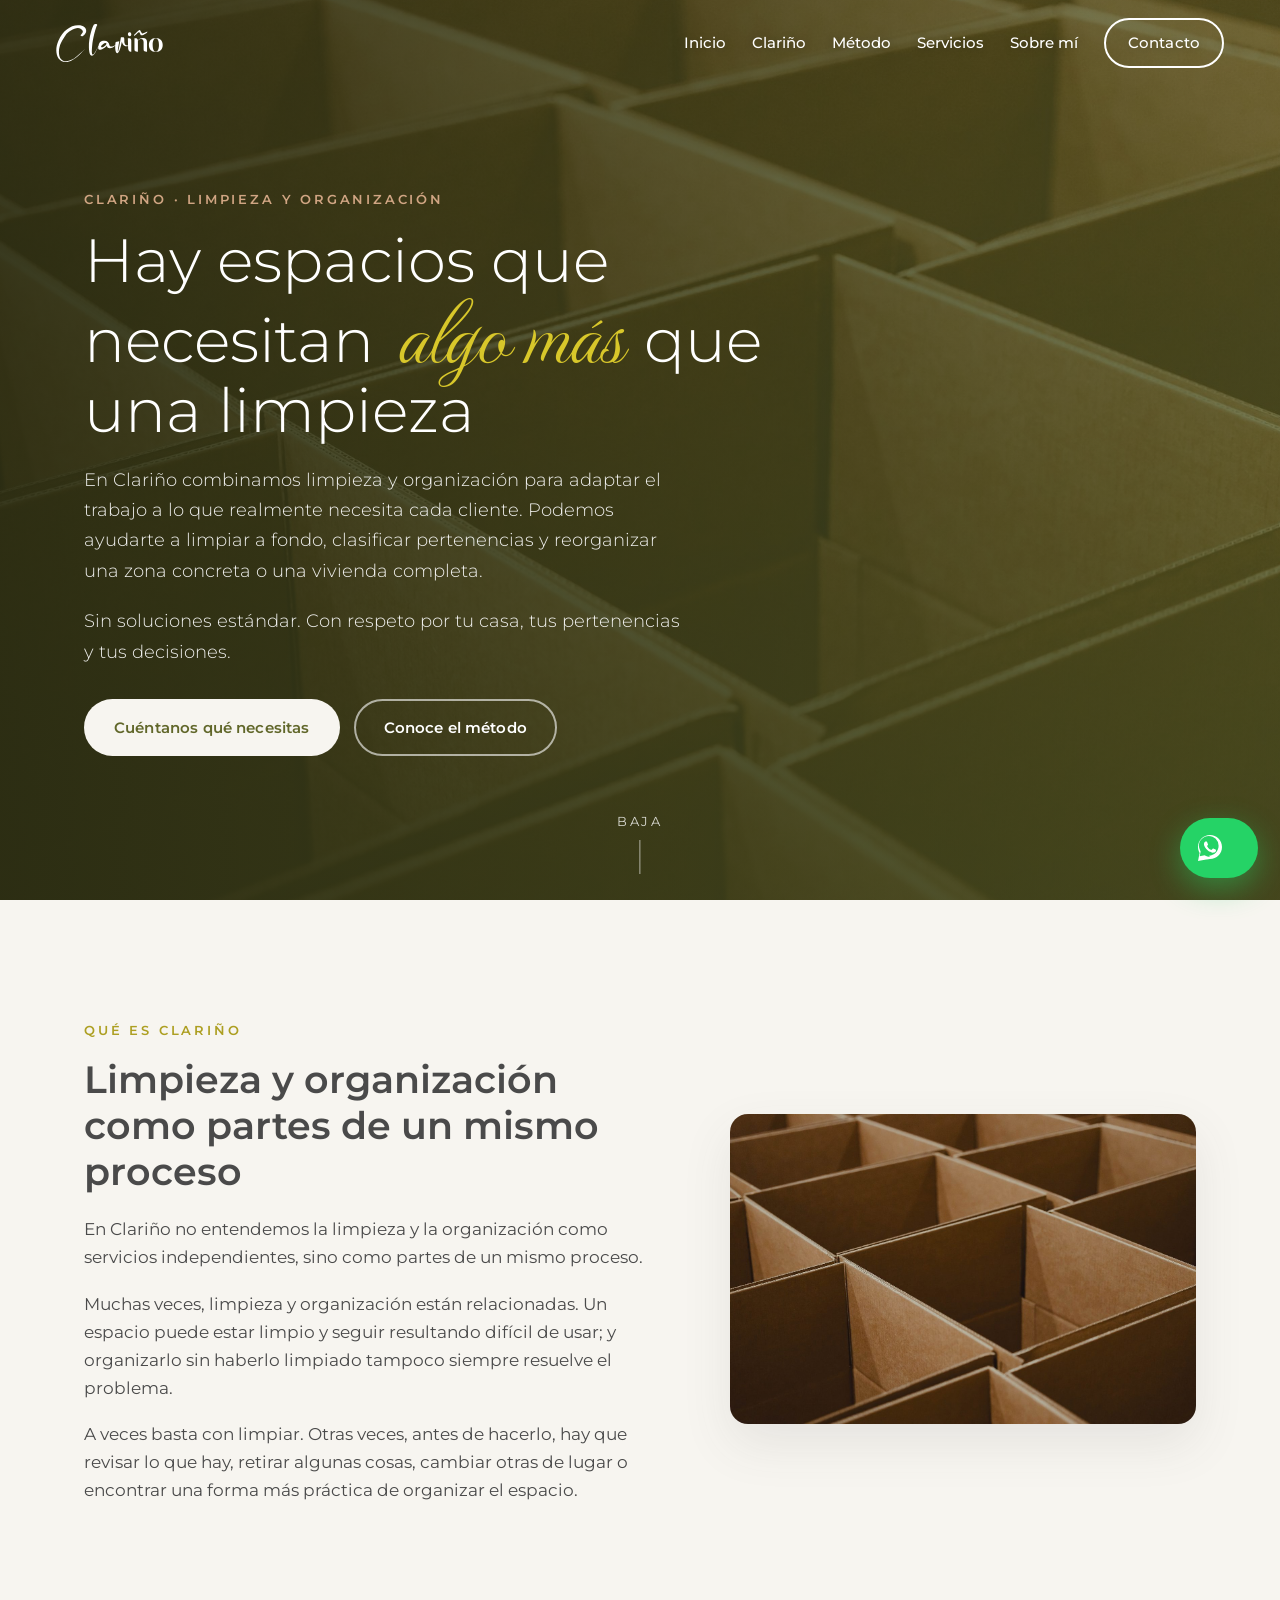
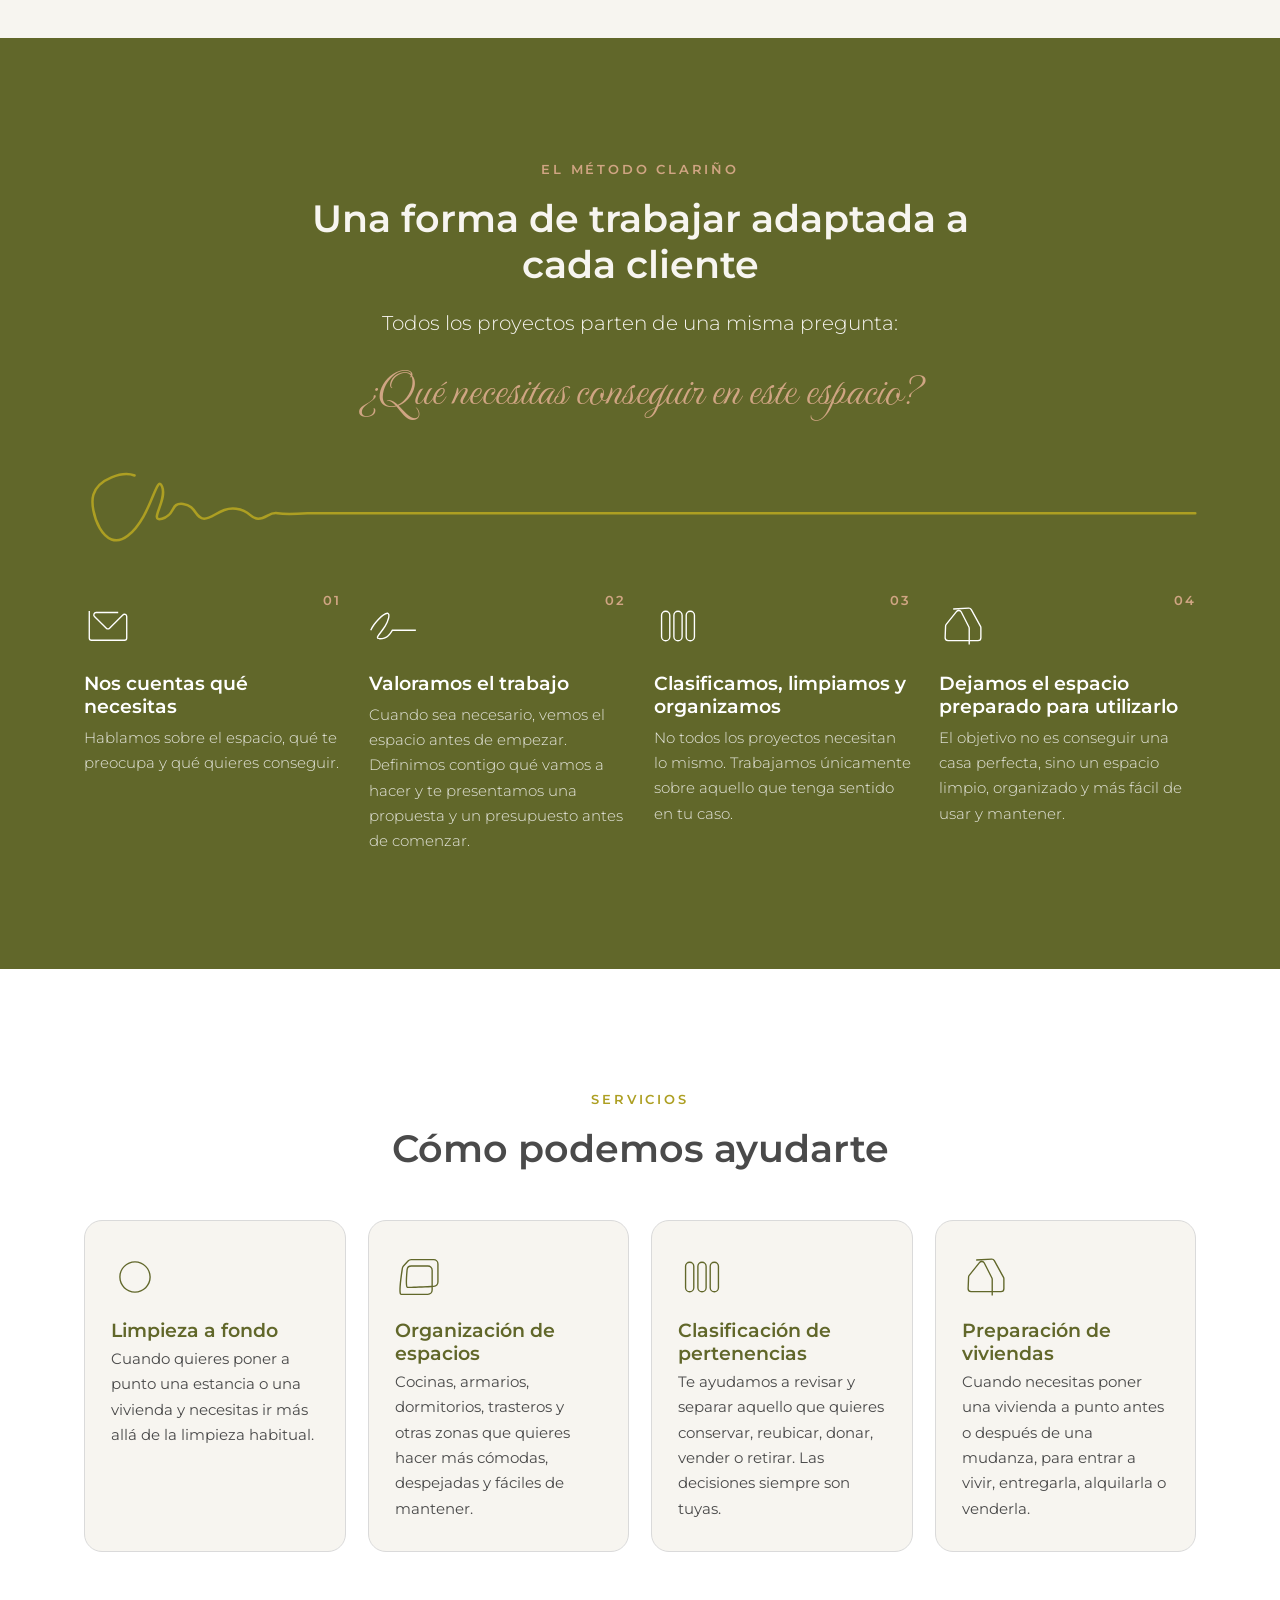
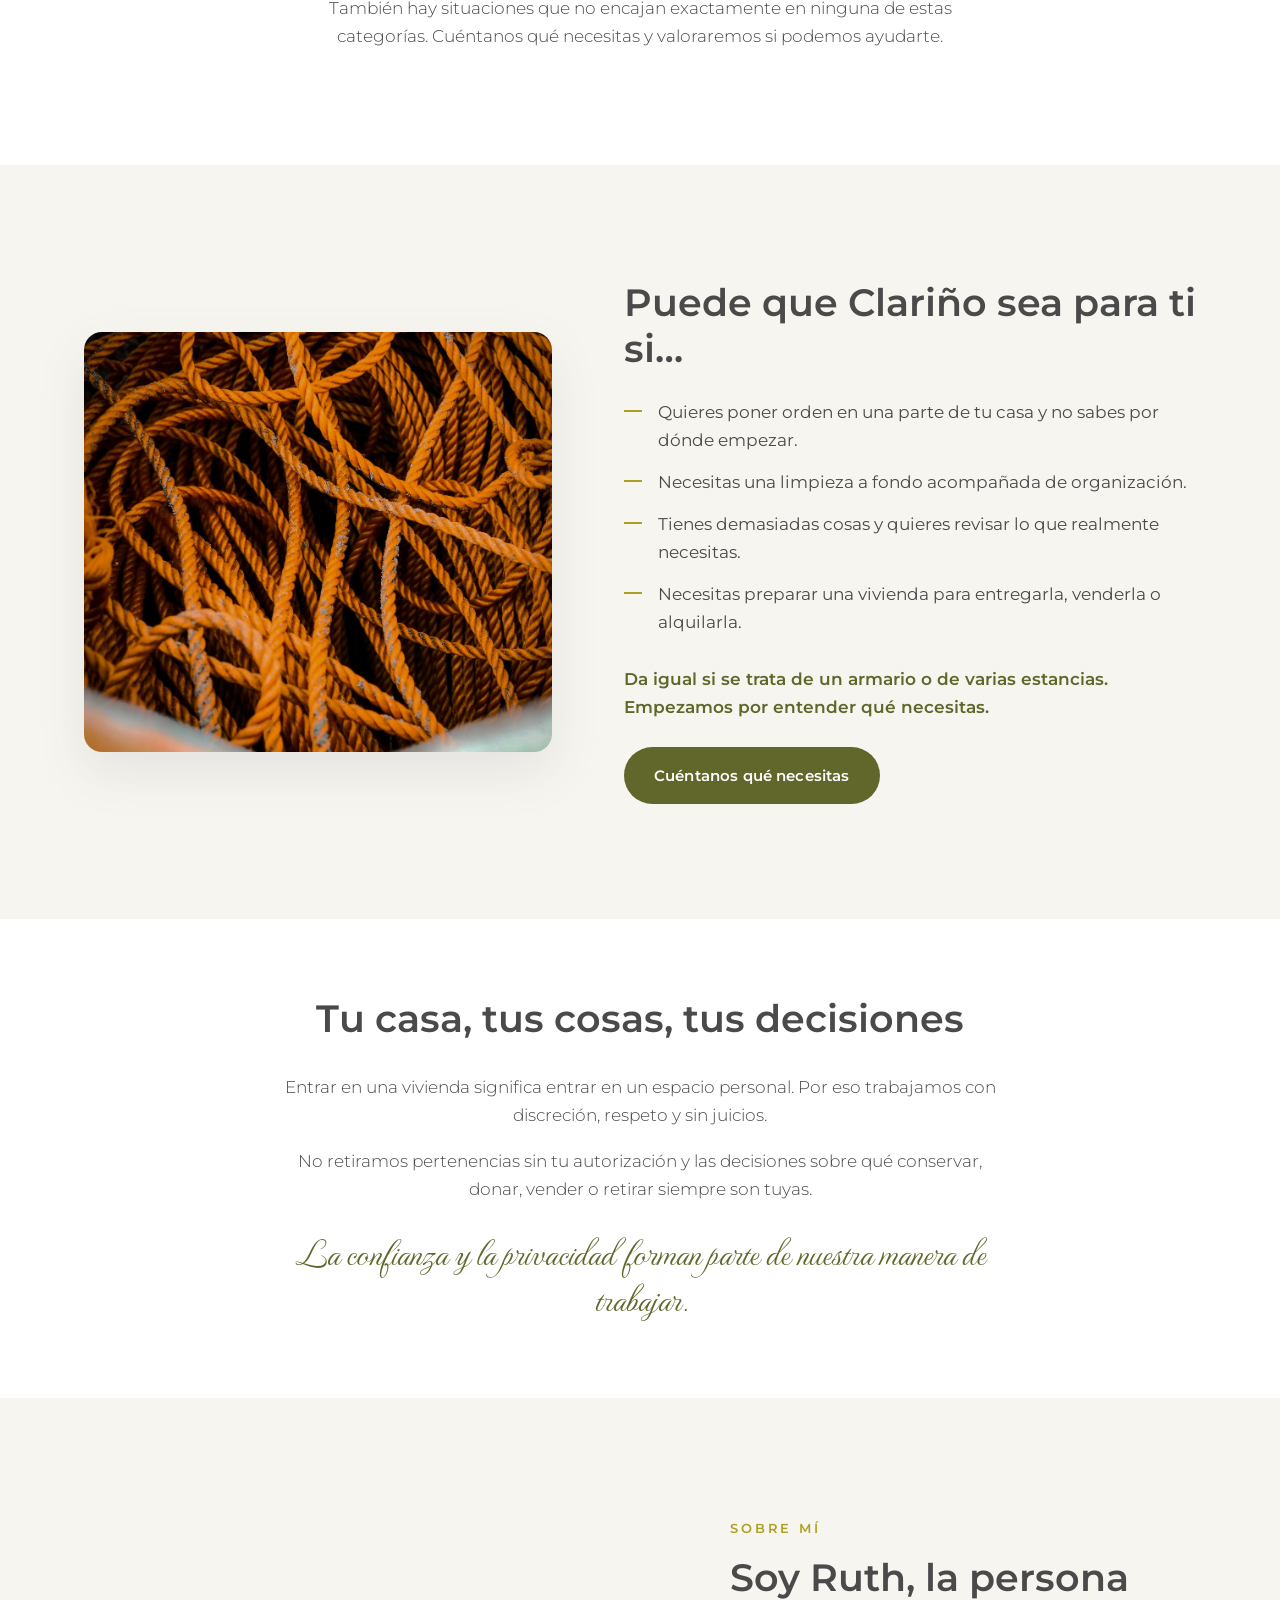
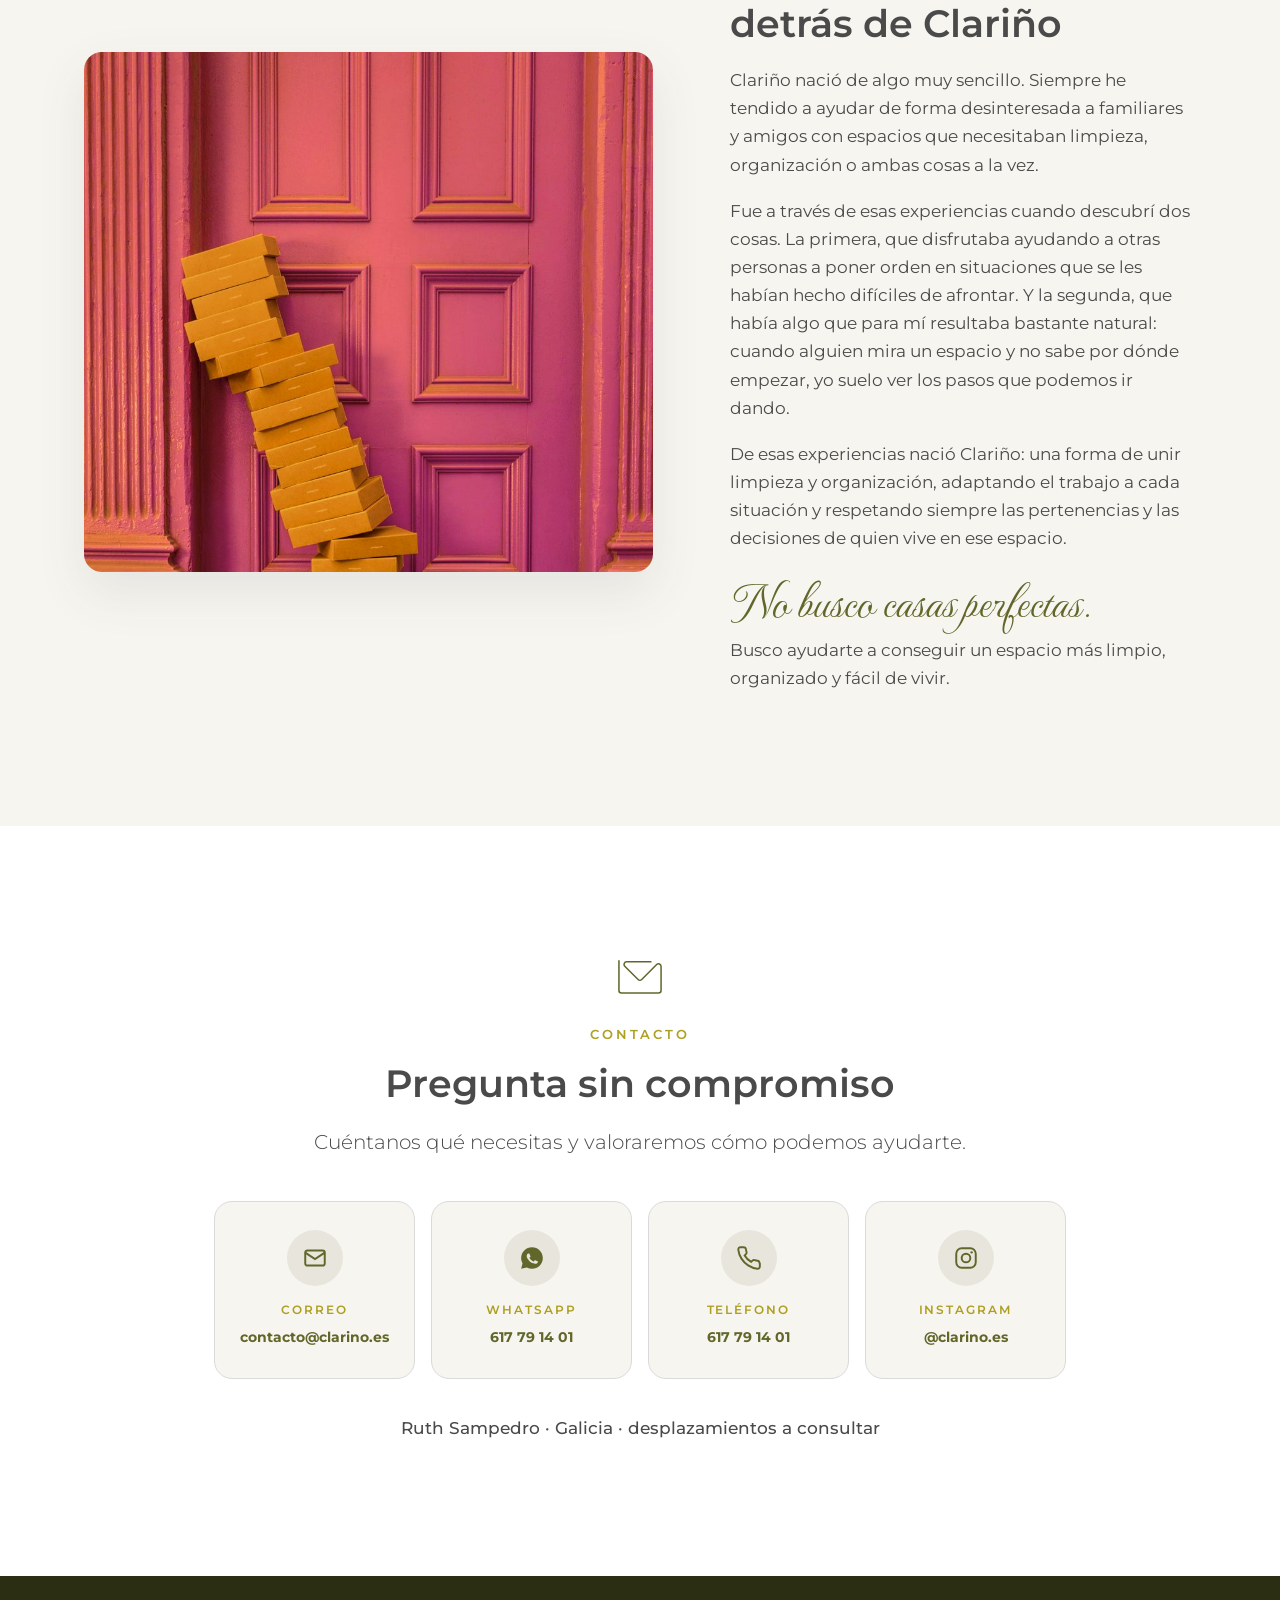
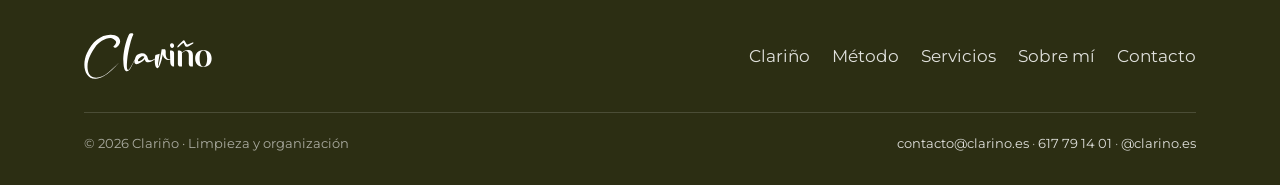
==== commit 0ddd3fcd: "Reescribe la web siguiendo el documento "Pagina web 1.7" de la clienta Estructura nueva: Inicio · Cl" ====
--- a/index.html
+++ b/index.html
@@ -3,15 +3,15 @@
 <head>
   <meta charset="UTF-8" />
   <meta name="viewport" content="width=device-width, initial-scale=1.0" />
-  <title>Clariño — Limpieza y organización integral de viviendas</title>
-  <meta name="description" content="Hay viviendas que necesitan algo más que una limpieza. Clariño integra organización profesional, clasificación de pertenencias y limpieza especializada en un único servicio personalizado. Desde un armario hasta una vivienda completa." />
+  <title>Clariño — Limpieza y organización</title>
+  <meta name="description" content="Hay espacios que necesitan algo más que una limpieza. En Clariño combinamos limpieza y organización y adaptamos el trabajo a lo que necesita cada cliente: limpieza a fondo, clasificación de pertenencias y organización de una zona concreta o de una vivienda completa." />
   <link rel="canonical" href="https://clarino.es/" />
 
   <!-- Open Graph -->
   <meta property="og:type" content="website" />
   <meta property="og:site_name" content="Clariño" />
-  <meta property="og:title" content="Clariño — Hay viviendas que necesitan algo más que una limpieza" />
-  <meta property="og:description" content="Organización profesional, clasificación de pertenencias y limpieza especializada en un único servicio personalizado. Desde un armario hasta una vivienda completa." />
+  <meta property="og:title" content="Clariño — Hay espacios que necesitan algo más que una limpieza" />
+  <meta property="og:description" content="Limpieza y organización en un mismo proceso, adaptado a lo que necesita cada cliente. Desde un armario hasta una vivienda completa." />
   <meta property="og:url" content="https://clarino.es/" />
   <meta property="og:locale" content="es_ES" />
   <meta property="og:image" content="https://clarino.es/assets/og-image.jpg" />
@@ -19,14 +19,14 @@
   <meta property="og:image:type" content="image/jpeg" />
   <meta property="og:image:width" content="1200" />
   <meta property="og:image:height" content="630" />
-  <meta property="og:image:alt" content="Clariño — Limpieza y organización integral" />
+  <meta property="og:image:alt" content="Clariño — Limpieza y organización" />
 
   <!-- Twitter Card -->
   <meta name="twitter:card" content="summary_large_image" />
-  <meta name="twitter:title" content="Clariño — Hay viviendas que necesitan algo más que una limpieza" />
-  <meta name="twitter:description" content="Organización, clasificación y limpieza en un único servicio personalizado." />
+  <meta name="twitter:title" content="Clariño — Hay espacios que necesitan algo más que una limpieza" />
+  <meta name="twitter:description" content="Limpieza y organización en un mismo proceso, adaptado a lo que necesita cada cliente." />
   <meta name="twitter:image" content="https://clarino.es/assets/og-image.jpg" />
-  <meta name="twitter:image:alt" content="Clariño — Limpieza y organización integral" />
+  <meta name="twitter:image:alt" content="Clariño — Limpieza y organización" />
 
   <meta name="theme-color" content="#61672A" />
   <meta name="author" content="Clariño" />
@@ -37,7 +37,7 @@
   <link rel="preconnect" href="https://fonts.googleapis.com" />
   <link rel="preconnect" href="https://fonts.gstatic.com" crossorigin />
   <link href="https://fonts.googleapis.com/css2?family=MonteCarlo&family=Montserrat:wght@300;400;500;600;700&display=swap" rel="stylesheet" />
-  <link rel="stylesheet" href="assets/styles.css?v=2" />
+  <link rel="stylesheet" href="assets/styles.css?v=3" />
 </head>
 <body>
 
@@ -49,12 +49,12 @@
     </a>
 
     <nav class="nav" id="nav">
-      <a href="#que-es">Qué es Clariño</a>
+      <a href="#inicio">Inicio</a>
+      <a href="#clarino">Clariño</a>
       <a href="#metodo">Método</a>
-      <a href="#servicio">Servicio</a>
-      <a href="#para-quien">Para quién</a>
-      <a href="#profesionales">Profesionales</a>
-      <a href="#contacto" class="btn btn--ghost">Pregunta sin compromiso</a>
+      <a href="#servicios">Servicios</a>
+      <a href="#sobre-mi">Sobre mí</a>
+      <a href="#contacto" class="btn btn--ghost">Contacto</a>
     </nav>
 
     <button class="nav-toggle" id="navToggle" aria-label="Abrir menú" aria-expanded="false">
@@ -62,13 +62,14 @@
     </button>
   </header>
 
-  <!-- ============ HERO ============ -->
+  <!-- ============ INICIO ============ -->
   <section class="hero" id="inicio">
     <div class="hero__bg"></div>
     <div class="container hero__inner">
-      <span class="eyebrow eyebrow--light">Limpieza y organización integral</span>
-      <h1>Hay viviendas que necesitan <em class="script">algo más</em> que una limpieza</h1>
-      <p>Organización profesional, clasificación de pertenencias y limpieza especializada en un único servicio personalizado. Desde un armario hasta una vivienda completa.</p>
+      <span class="eyebrow eyebrow--light">Clariño · Limpieza y organización</span>
+      <h1>Hay espacios que necesitan <em class="script">algo más</em> que una limpieza</h1>
+      <p>En Clariño combinamos limpieza y organización para adaptar el trabajo a lo que realmente necesita cada cliente. Podemos ayudarte a limpiar a fondo, clasificar pertenencias y reorganizar una zona concreta o una vivienda completa.</p>
+      <p class="hero__claim">Sin soluciones estándar. Con respeto por tu casa, tus pertenencias y tus decisiones.</p>
       <div class="hero__cta">
         <a href="#contacto" class="btn btn--light">Cuéntanos qué necesitas</a>
         <a href="#metodo" class="btn btn--outline-light">Conoce el método</a>
@@ -78,71 +79,17 @@
   </section>
 
   <!-- ============ QUÉ ES CLARIÑO ============ -->
-  <section class="section" id="que-es">
+  <section class="section" id="clarino">
     <div class="container split">
       <div class="reveal">
         <span class="eyebrow">Qué es Clariño</span>
-        <h2>La limpieza no empieza cuando llenamos un cubo de agua. Empieza cuando entendemos qué necesita un espacio.</h2>
-        <p>Clariño es una empresa especializada en limpieza y organización profesional. No entendemos la limpieza y la organización como servicios independientes, sino como partes de un mismo proceso.</p>
-        <p>El orden sin limpieza no tiene sentido. Y una limpieza que no resuelve el desorden rara vez consigue que un espacio se sienta realmente limpio.</p>
-        <p class="script-quote">Resolvemos el desorden.</p>
+        <h2>Limpieza y organización como partes de un mismo proceso</h2>
+        <p>En Clariño no entendemos la limpieza y la organización como servicios independientes, sino como partes de un mismo proceso.</p>
+        <p>Muchas veces, limpieza y organización están relacionadas. Un espacio puede estar limpio y seguir resultando difícil de usar; y organizarlo sin haberlo limpiado tampoco siempre resuelve el problema.</p>
+        <p>A veces basta con limpiar. Otras veces, antes de hacerlo, hay que revisar lo que hay, retirar algunas cosas, cambiar otras de lugar o encontrar una forma más práctica de organizar el espacio.</p>
       </div>
       <div class="reveal split__media">
         <img src="assets/photos/foto-caixas-verdes.jpg" alt="Cajas de organización ordenadas" loading="lazy" />
-      </div>
-    </div>
-  </section>
-
-  <!-- ============ LO QUE NO SOMOS ============ -->
-  <section class="section section--alt section--tight">
-    <div class="container notwe reveal">
-      <div>
-        <span class="eyebrow">Lo que no somos</span>
-        <h2>Ampliamos lo que una limpieza puede llegar a ser</h2>
-      </div>
-      <div>
-        <ul class="notwe__list">
-          <li>No somos una empresa de limpieza tradicional.</li>
-          <li>No somos únicamente organizadores profesionales.</li>
-          <li>No somos una empresa de vaciados.</li>
-          <li>No somos una empresa de mudanzas.</li>
-          <li>No somos una empresa de gestión de herencias.</li>
-        </ul>
-        <p class="notwe__yes">Somos una empresa que utiliza todas esas herramientas cuando son necesarias para resolver un problema mayor.</p>
-      </div>
-    </div>
-  </section>
-
-  <!-- ============ SITUACIONES ============ -->
-  <section class="section" id="situaciones">
-    <div class="container">
-      <div class="reveal section-head">
-        <span class="eyebrow">Cuándo podemos ayudarte</span>
-        <h2>A veces una vivienda se convierte en una tarea pendiente</h2>
-        <p class="lead">Hay momentos en los que un espacio pesa más de lo que debería. Da igual el motivo: nadie debería afrontarlo a solas.</p>
-      </div>
-
-      <ul class="chips reveal">
-        <li>Una mudanza</li>
-        <li>Una herencia</li>
-        <li>Una vivienda recién adquirida</li>
-        <li>Una separación</li>
-        <li>Una enfermedad</li>
-        <li>Pertenencias acumuladas</li>
-        <li>Falta de tiempo</li>
-        <li>No saber por dónde empezar</li>
-        <li>Cansancio</li>
-      </ul>
-
-      <div class="reassure reveal">
-        <div class="reassure__q">
-          <span>“¿Será demasiado pequeño?”</span>
-          <span>“¿Será demasiado complicado?”</span>
-        </div>
-        <div class="reassure__a">
-          <p>Da igual si es un armario o una vivienda completa: aplicamos el mismo método, adaptado a cada situación. No importa si son dos horas o cinco días.</p>
-          <a href="#contacto" class="btn btn--primary">Puedes preguntar</a>
-        </div>
       </div>
     </div>
   </section>
@@ -152,278 +99,124 @@
     <div class="container">
       <div class="reveal section-head">
         <span class="eyebrow">El Método Clariño</span>
-        <h2>No es una lista de tareas. Es una forma de tomar decisiones.</h2>
+        <h2>Una forma de trabajar adaptada a cada cliente</h2>
         <p class="lead">Todos los proyectos parten de una misma pregunta:</p>
-        <p class="script-quote script-quote--light">¿Qué necesita realmente este espacio?</p>
+        <p class="script-quote script-quote--light">¿Qué necesitas conseguir en este espacio?</p>
       </div>
 
       <svg class="lazo" id="lazo" viewBox="110 20 1830 140" preserveAspectRatio="xMinYMid meet" role="presentation" aria-hidden="true">
         <path d="M193.204 37.3019C174.592 29.2978 133.518 42.7446 125.495 68.6778C117.473 94.611 142.503 167.289 181.973 136.553C221.443 105.817 228.822 32.8201 238.449 55.2316C248.076 77.643 215.024 114.782 238.449 108.379C261.874 101.975 251.285 81.4849 273.106 84.0462C294.927 86.6075 293.001 108.379 307.762 108.379C322.524 108.379 335.359 88.8487 360.389 92.0503C385.419 95.2519 382.21 108.379 396.65 108.379C411.09 108.379 414.941 96.8527 428.74 99.414C439.778 101.463 466.07 100.268 477.837 99.414L1939 99.414" pathLength="1" />
       </svg>
 
-      <ol class="steps">
+      <ol class="steps steps--4">
         <li class="step reveal">
-          <img class="step__ico" src="assets/icons/caos-blanco.svg" alt="" />
+          <img class="step__ico" src="assets/icons/contacto-blanco.svg" alt="" />
           <span class="step__n">01</span>
-          <h3>Observamos</h3>
-          <p>Vemos el espacio tal y como está, sin prisas y sin juicios.</p>
+          <h3>Nos cuentas qué necesitas</h3>
+          <p>Hablamos sobre el espacio, qué te preocupa y qué quieres conseguir.</p>
         </li>
         <li class="step reveal">
           <img class="step__ico" src="assets/icons/proceso-blanco.svg" alt="" />
           <span class="step__n">02</span>
-          <h3>Comprendemos</h3>
-          <p>Escuchamos tu situación y lo que de verdad necesitas de ese espacio.</p>
+          <h3>Valoramos el trabajo</h3>
+          <p>Cuando sea necesario, vemos el espacio antes de empezar. Definimos contigo qué vamos a hacer y te presentamos una propuesta y un presupuesto antes de comenzar.</p>
         </li>
         <li class="step reveal">
           <img class="step__ico" src="assets/icons/clasificar-blanco.svg" alt="" />
           <span class="step__n">03</span>
-          <h3>Clasificamos, si hace falta</h3>
-          <p>Tomamos decisiones sobre las pertenencias cuando dificultan la gestión del espacio.</p>
-        </li>
-        <li class="step reveal">
-          <img class="step__ico" src="assets/icons/orden-blanco.svg" alt="" />
-          <span class="step__n">04</span>
-          <h3>Limpiamos</h3>
-          <p>A fondo y con rigor, también en lo que suele pasarse por alto.</p>
-        </li>
-        <li class="step reveal">
-          <img class="step__ico" src="assets/icons/cajas-blanco.svg" alt="" />
-          <span class="step__n">05</span>
-          <h3>Organizamos, si aporta valor</h3>
-          <p>Buscamos una distribución lógica, útil y sostenible.</p>
+          <h3>Clasificamos, limpiamos y organizamos</h3>
+          <p>No todos los proyectos necesitan lo mismo. Trabajamos únicamente sobre aquello que tenga sentido en tu caso.</p>
         </li>
         <li class="step reveal">
           <img class="step__ico" src="assets/icons/casas-blanco.svg" alt="" />
-          <span class="step__n">06</span>
-          <h3>Lo dejamos preparado</h3>
-          <p>Listo para su siguiente uso: más fácil de utilizar y de mantener.</p>
+          <span class="step__n">04</span>
+          <h3>Dejamos el espacio preparado para utilizarlo</h3>
+          <p>El objetivo no es conseguir una casa perfecta, sino un espacio limpio, organizado y más fácil de usar y mantener.</p>
         </li>
       </ol>
-
-      <p class="formula reveal">El método permanece. <b>Lo que cambia es la forma de aplicarlo.</b></p>
-    </div>
-  </section>
-
-  <!-- ============ SERVICIO ============ -->
-  <section class="section" id="servicio">
+    </div>
+  </section>
+
+  <!-- ============ SERVICIOS ============ -->
+  <section class="section section--alt" id="servicios">
     <div class="container">
       <div class="reveal section-head">
-        <span class="eyebrow">Un único servicio</span>
-        <h2>Servicio personalizado de limpieza y organización integral</h2>
-        <p class="lead">Desde un armario hasta una intervención completa. No vendemos horas de limpieza ni paquetes estándar: cada intervención se diseña a partir de lo que necesita tu espacio.</p>
-      </div>
-
-      <div class="phases">
-        <article class="phase reveal">
-          <span class="phase__n">1</span>
-          <div>
-            <h3>Visita inicial <small>Evaluación</small></h3>
-            <p>Es un paso fundamental. Evaluamos el estado del espacio, comprendemos la situación, identificamos tus necesidades y planificamos la intervención más adecuada, con un alcance claro desde el principio.</p>
-          </div>
-        </article>
-        <article class="phase reveal">
-          <span class="phase__n">2</span>
-          <div>
-            <h3>Clasificación de pertenencias</h3>
-            <p>Categorizamos e inventariamos los bienes para su posterior organización. Aquí se decide qué conservar, vender, donar o retirar: nos encargamos nosotros o te apoyamos y acompañamos en tus decisiones.</p>
-          </div>
-        </article>
-        <article class="phase reveal">
-          <span class="phase__n">3</span>
-          <div>
-            <h3>Limpieza profunda especializada</h3>
-            <p>Una intervención rigurosa que higieniza y desinfecta a fondo, incluidos esos rincones que a menudo se pasan por alto: zócalos, lámparas o el interior de los electrodomésticos.</p>
-          </div>
-        </article>
-        <article class="phase reveal">
-          <span class="phase__n">4</span>
-          <div>
-            <h3>Organización funcional <small>Optimización del espacio</small></h3>
-            <p>Analizamos cómo usas armarios, cocinas o trasteros para crear sistemas de almacenamiento lógicos y de fácil acceso. Cada objeto tiene su lugar y el día a día se simplifica.</p>
-          </div>
-        </article>
-        <article class="phase reveal">
-          <span class="phase__n">5</span>
-          <div>
-            <h3>Coordinación integral</h3>
-            <p>Gestionamos la logística posterior: retirada de enseres, donaciones, reciclaje y residuos de forma responsable, con asesoramiento para vender en plataformas de segunda mano. Y, si hace falta, coordinamos a otros profesionales.</p>
-          </div>
-        </article>
-      </div>
-
-      <div class="pairs reveal">
-        <h3 class="pairs__title">Lo que nos hace diferentes</h3>
-        <dl>
-          <div><dt>Empezamos entendiendo la situación.</dt><dd>No limpiando.</dd></div>
-          <div><dt>Ayudamos a tomar decisiones.</dt><dd>No solo ejecutamos tareas.</dd></div>
-          <div><dt>Integramos organización y limpieza.</dt><dd>No tienes que contratar a varios profesionales.</dd></div>
-          <div><dt>Existe un método.</dt><dd>No improvisamos.</dd></div>
-          <div><dt>Cada vivienda cuenta una historia distinta.</dt><dd>No aplicamos paquetes estándar.</dd></div>
-          <div><dt>La empatía no es un argumento comercial.</dt><dd>Es parte del método de trabajo.</dd></div>
-        </dl>
-      </div>
-    </div>
-  </section>
-
-  <!-- ============ FORMAS DE ACOMPAÑARTE ============ -->
-  <section class="section section--alt" id="acompanamos">
-    <div class="container">
-      <div class="reveal section-head">
-        <span class="eyebrow">Cómo podemos acompañarte</span>
-        <h2>Las formas más habituales de trabajar juntos</h2>
+        <span class="eyebrow">Servicios</span>
+        <h2>Cómo podemos ayudarte</h2>
       </div>
 
       <div class="grid-4">
         <article class="card reveal">
-          <img class="card__ico" src="assets/icons/casas-oliva.svg" alt="" />
-          <h3>Recuperación de espacios</h3>
-          <p class="card__sub">Puesta a punto de alto impacto</p>
-          <p>Una intervención integral y metódica en espacios donde el desorden o la suciedad se han ido acumulando, para devolver al hogar su habitabilidad, su seguridad y su equilibrio.</p>
+          <img class="card__ico" src="assets/icons/orden-oliva.svg" alt="" />
+          <h3>Limpieza a fondo</h3>
+          <p>Cuando quieres poner a punto una estancia o una vivienda y necesitas ir más allá de la limpieza habitual.</p>
         </article>
         <article class="card reveal">
           <img class="card__ico" src="assets/icons/cajas-oliva.svg" alt="" />
-          <h3>Mudanzas</h3>
-          <p class="card__sub">Antes, durante y después</p>
-          <p>Planificamos, clasificamos y organizamos en cada fase de tu mudanza para que llegues a un lugar en orden.</p>
+          <h3>Organización de espacios</h3>
+          <p>Cocinas, armarios, dormitorios, trasteros y otras zonas que quieres hacer más cómodas, despejadas y fáciles de mantener.</p>
         </article>
         <article class="card reveal">
-          <img class="card__ico" src="assets/icons/proceso-oliva.svg" alt="" />
-          <h3>Procesos de transición</h3>
-          <p class="card__sub">Viviendas en cambio</p>
-          <p>Herencias, cambios vitales o espacios tras un duelo. Te asesoramos y acompañamos de cerca, cuidando que cada paso se dé con sensibilidad y respeto.</p>
+          <img class="card__ico" src="assets/icons/clasificar-oliva.svg" alt="" />
+          <h3>Clasificación de pertenencias</h3>
+          <p>Te ayudamos a revisar y separar aquello que quieres conservar, reubicar, donar, vender o retirar. Las decisiones siempre son tuyas.</p>
         </article>
         <article class="card reveal">
-          <img class="card__ico" src="assets/icons/orden-oliva.svg" alt="" />
-          <h3>Seguimiento recurrente</h3>
-          <p class="card__sub">Para que el orden se mantenga</p>
-          <p>Visitas periódicas que refuerzan los hábitos de organización y ayudan a conservar lo conseguido a largo plazo.</p>
+          <img class="card__ico" src="assets/icons/casas-oliva.svg" alt="" />
+          <h3>Preparación de viviendas</h3>
+          <p>Cuando necesitas poner una vivienda a punto antes o después de una mudanza, para entrar a vivir, entregarla, alquilarla o venderla.</p>
         </article>
       </div>
-    </div>
-  </section>
-
-  <!-- ============ ANTES / DURANTE / DESPUÉS ============ -->
-  <section class="section" id="resultado">
-    <div class="container">
-      <div class="reveal section-head">
-        <span class="eyebrow">El resultado</span>
-        <h2>Un espacio que vuelve a funcionar</h2>
-      </div>
-
-      <div class="journey">
-        <div class="journey__col reveal">
-          <span class="script journey__label">Antes</span>
-          <p>La sensación de que siempre queda algo por hacer. Limpias, pero el espacio nunca termina de sentirse limpio. O simplemente no quieres hacerlo a solas.</p>
-        </div>
-        <div class="journey__col reveal">
-          <span class="script journey__label">Durante</span>
-          <p>Sabes que existe un plan. Entiendes qué vamos a hacer y por qué. Criterio, tranquilidad y confianza; nada de improvisación.</p>
-        </div>
-        <div class="journey__col reveal">
-          <span class="script journey__label">Después</span>
-          <p>Un espacio más fácil de utilizar y de mantener. Aquello que antes suponía una carga deja de ocupar espacio en tu cabeza.</p>
-        </div>
-      </div>
-
-      <p class="journey__close reveal">No buscamos únicamente un buen resultado visual. Buscamos que el espacio deje de ser un problema cotidiano.</p>
-    </div>
-  </section>
-
-  <!-- ============ PARA QUIÉN ============ -->
-  <section class="section section--alt" id="para-quien">
-    <div class="container split split--top">
+
+      <p class="services-note reveal">También hay situaciones que no encajan exactamente en ninguna de estas categorías. Cuéntanos qué necesitas y valoraremos si podemos ayudarte.</p>
+    </div>
+  </section>
+
+  <!-- ============ PUEDE QUE SEA PARA TI ============ -->
+  <section class="section" id="para-ti">
+    <div class="container fit">
+      <div class="reveal fit__media">
+        <img src="assets/photos/foto-corda.jpg" alt="Cuerda enredada que empieza a desenredarse" loading="lazy" />
+      </div>
       <div class="reveal">
-        <span class="eyebrow">Para quién</span>
-        <h2>Para cualquier persona que necesite gestionar un espacio</h2>
-        <p>Personas que quieren simplificar su hogar o reorganizar una zona concreta. Quien ha perdido el control de algunas estancias por falta de tiempo, estrés o cambios personales. Herederos que tienen que gestionar una vivienda y sus pertenencias. Quien recibe, entrega o prepara una vivienda. Personas mayores o con dificultades de movilidad que necesitan apoyo.</p>
-        <div class="split__media split__media--small">
-          <img src="assets/photos/foto-porta.jpg" alt="Ropa colgada y ordenada" loading="lazy" />
-        </div>
-      </div>
-
-      <ul class="profiles">
-        <li class="reveal">
-          <h3>Recuperar el control</h3>
-          <p>De una vivienda o de unas estancias que, poco a poco, se han ido escapando.</p>
-        </li>
-        <li class="reveal">
-          <h3>Preparar una nueva etapa</h3>
-          <p>Una mudanza, una compra, un alquiler: dejar la vivienda lista para lo que viene.</p>
-        </li>
-        <li class="reveal">
-          <h3>Tomar decisiones</h3>
-          <p>Sobre una vivienda y todo lo que contiene, con acompañamiento y sin prisas.</p>
-        </li>
-        <li class="reveal">
-          <h3>Vivir mejor</h3>
-          <p>Optimizar el hogar para que sea cómodo, práctico y fácil de mantener.</p>
-        </li>
-      </ul>
-    </div>
-  </section>
-
-  <!-- ============ PROFESIONALES ============ -->
-  <section class="section section--oliva-d" id="profesionales">
-    <div class="container">
-      <div class="reveal section-head">
-        <span class="eyebrow">Para profesionales</span>
-        <h2>Un valor añadido para tus clientes</h2>
-        <p class="lead">Propietarios, inmobiliarias y profesionales relacionados con la vivienda pueden contar con Clariño para ofrecer a sus clientes un cuidado que va más allá de su propio servicio.</p>
-      </div>
-
-      <div class="grid-2">
-        <article class="pro reveal">
-          <h3>Inmobiliarias</h3>
-          <p>Preparamos viviendas para venta o alquiler: eliminamos el desorden y despersonalizamos para ganar amplitud y luz, y que el inmueble destaque en fotos y visitas. Y a quien llega le ofrecemos una casa limpia, organizada y lista para entrar a vivir.</p>
-        </article>
-        <article class="pro reveal">
-          <h3>Empresas de reformas</h3>
-          <p>Antes de la obra, vaciamos los espacios y organizamos los enseres para que se pueda trabajar sin obstáculos. Después, limpieza profunda especializada y organización funcional.</p>
-        </article>
-        <article class="pro reveal">
-          <h3>Funerarias</h3>
-          <p>Aliviamos la carga tras una pérdida: limpieza y desinfección a fondo, clasificación y retirada de enseres, con método, máxima discreción y respeto por la privacidad. Tranquilidad para las familias.</p>
-        </article>
-        <article class="pro reveal">
-          <h3>Trabajo social y psicología</h3>
-          <p>El entorno físico también forma parte del bienestar. Un espacio ordenado reduce la carga mental, aporta seguridad y autonomía y permite rutinas sencillas: un complemento útil a la labor terapéutica.</p>
-        </article>
-      </div>
-
-      <p class="network reveal"><strong>Nuestra red de colaboradores.</strong> Cuando el espacio lo necesita, coordinamos a tintorerías y limpieza de tapicerías, mantenimiento y pequeñas reparaciones, control de plagas, interioristas, empresas de reformas y jardinería.</p>
-    </div>
-  </section>
-
-  <!-- ============ FILOSOFÍA Y VALORES ============ -->
-  <section class="section" id="valores">
-    <div class="container">
-      <div class="reveal section-head">
-        <span class="eyebrow">Filosofía</span>
-        <h2>No juzgamos espacios ni personas. Buscamos soluciones.</h2>
-        <p class="lead">Para Clariño cada espacio tiene una historia y cada objeto puede tener un significado. No existe una única manera correcta de organizar un espacio.</p>
-        <p class="script-quote">Clariño no adapta sus valores. Adapta su forma de hacer las cosas.</p>
-      </div>
-
-      <ul class="values-grid">
-        <li class="reveal"><h3>Confianza</h3><p>Entramos en lugares íntimos y delicados.</p></li>
-        <li class="reveal"><h3>Discreción</h3><p>Nunca juzgamos y mantenemos total confidencialidad.</p></li>
-        <li class="reveal"><h3>Calma</h3><p>Reducimos el estrés y la sensación de caos.</p></li>
-        <li class="reveal"><h3>Calidad</h3><p>En el trabajo técnico y en el trato humano. Eficiencia sin perder la cercanía.</p></li>
-        <li class="reveal"><h3>Claridad</h3><p>Total transparencia en nuestros procesos.</p></li>
-      </ul>
-
-      <div class="privacy reveal">
-        <p>La privacidad forma parte de nuestra forma de trabajar. Cuando un proyecto lo requiere, formalizamos esa confidencialidad también por escrito.</p>
-      </div>
-    </div>
-  </section>
-
-  <!-- ============ NORMALIZAR ============ -->
-  <section class="band">
-    <div class="band__bg"></div>
-    <div class="container band__inner reveal">
-      <p>Del mismo modo que contratas a un pintor, un jardinero o un electricista, contratar a Clariño es una decisión práctica.</p>
-      <p class="band__strong">Nadie debería sentir vergüenza por pedir ayuda para organizar o preparar un espacio.</p>
+        <h2>Puede que Clariño sea para ti si…</h2>
+        <ul class="fit__list">
+          <li>Quieres poner orden en una parte de tu casa y no sabes por dónde empezar.</li>
+          <li>Necesitas una limpieza a fondo acompañada de organización.</li>
+          <li>Tienes demasiadas cosas y quieres revisar lo que realmente necesitas.</li>
+          <li>Necesitas preparar una vivienda para entregarla, venderla o alquilarla.</li>
+        </ul>
+        <p class="fit__close">Da igual si se trata de un armario o de varias estancias. Empezamos por entender qué necesitas.</p>
+        <a href="#contacto" class="btn btn--primary">Cuéntanos qué necesitas</a>
+      </div>
+    </div>
+  </section>
+
+  <!-- ============ CONFIANZA ============ -->
+  <section class="section section--alt section--tight" id="confianza">
+    <div class="container trust reveal">
+      <h2>Tu casa, tus cosas, tus decisiones</h2>
+      <p>Entrar en una vivienda significa entrar en un espacio personal. Por eso trabajamos con discreción, respeto y sin juicios.</p>
+      <p>No retiramos pertenencias sin tu autorización y las decisiones sobre qué conservar, donar, vender o retirar siempre son tuyas.</p>
+      <p class="trust__close">La confianza y la privacidad forman parte de nuestra manera de trabajar.</p>
+    </div>
+  </section>
+
+  <!-- ============ SOBRE MÍ ============ -->
+  <section class="section" id="sobre-mi">
+    <div class="container split split--about">
+      <div class="reveal split__media">
+        <img src="assets/photos/foto-corda2.jpg" alt="Puerta con una pila de libros apoyada" loading="lazy" />
+      </div>
+      <div class="reveal">
+        <span class="eyebrow">Sobre mí</span>
+        <h2>Soy Ruth, la persona detrás de Clariño</h2>
+        <p>Clariño nació de algo muy sencillo. Siempre he tendido a ayudar de forma desinteresada a familiares y amigos con espacios que necesitaban limpieza, organización o ambas cosas a la vez.</p>
+        <p>Fue a través de esas experiencias cuando descubrí dos cosas. La primera, que disfrutaba ayudando a otras personas a poner orden en situaciones que se les habían hecho difíciles de afrontar. Y la segunda, que había algo que para mí resultaba bastante natural: cuando alguien mira un espacio y no sabe por dónde empezar, yo suelo ver los pasos que podemos ir dando.</p>
+        <p>De esas experiencias nació Clariño: una forma de unir limpieza y organización, adaptando el trabajo a cada situación y respetando siempre las pertenencias y las decisiones de quien vive en ese espacio.</p>
+        <p class="script-quote">No busco casas perfectas.</p>
+        <p>Busco ayudarte a conseguir un espacio más limpio, organizado y fácil de vivir.</p>
+      </div>
     </div>
   </section>
 
@@ -433,9 +226,9 @@
       <img class="contact-simple__ico" src="assets/icons/contacto-oliva.svg" alt="" />
       <span class="eyebrow">Contacto</span>
       <h2>Pregunta sin compromiso</h2>
-      <p class="lead">Cuéntanos qué necesita tu espacio, sea un armario o una vivienda completa. Te escuchamos y buscamos juntos la mejor forma de ayudarte.</p>
-
-      <div class="contact-methods">
+      <p class="lead">Cuéntanos qué necesitas y valoraremos cómo podemos ayudarte.</p>
+
+      <div class="contact-methods contact-methods--4">
         <a class="contact-method" href="mailto:contacto@clarino.es">
           <span class="contact-method__ico" aria-hidden="true">
             <svg viewBox="0 0 24 24" fill="none" stroke="currentColor" stroke-width="1.8"><rect x="3" y="5" width="18" height="14" rx="2"/><path d="M3 7l9 6 9-6"/></svg>
@@ -459,6 +252,14 @@
           <span class="contact-method__label">Teléfono</span>
           <strong>617 79 14 01</strong>
         </a>
+
+        <a class="contact-method" href="https://www.instagram.com/clarino.es/" target="_blank" rel="noopener">
+          <span class="contact-method__ico" aria-hidden="true">
+            <svg viewBox="0 0 24 24" fill="none" stroke="currentColor" stroke-width="1.8"><rect x="3" y="3" width="18" height="18" rx="5"/><circle cx="12" cy="12" r="4"/><circle cx="17.2" cy="6.8" r="1.1" fill="currentColor" stroke="none"/></svg>
+          </span>
+          <span class="contact-method__label">Instagram</span>
+          <strong>@clarino.es</strong>
+        </a>
       </div>
 
       <p class="contact-zona">Ruth Sampedro · Galicia · desplazamientos a consultar</p>
@@ -471,16 +272,16 @@
       <div class="foot-grid">
         <img src="assets/logo-clarino-white.svg" alt="Clariño" />
         <nav class="foot-nav">
-          <a href="#que-es">Qué es Clariño</a>
+          <a href="#clarino">Clariño</a>
           <a href="#metodo">Método</a>
-          <a href="#servicio">Servicio</a>
-          <a href="#profesionales">Profesionales</a>
+          <a href="#servicios">Servicios</a>
+          <a href="#sobre-mi">Sobre mí</a>
           <a href="#contacto">Contacto</a>
         </nav>
       </div>
       <div class="legal">
-        <span>&copy; <span id="year"></span> Clariño · Limpieza y organización integral</span>
-        <span><a href="mailto:contacto@clarino.es">contacto@clarino.es</a> · <a href="tel:+34617791401">617 79 14 01</a></span>
+        <span>&copy; <span id="year"></span> Clariño · Limpieza y organización</span>
+        <span><a href="mailto:contacto@clarino.es">contacto@clarino.es</a> · <a href="tel:+34617791401">617 79 14 01</a> · <a href="https://www.instagram.com/clarino.es/" target="_blank" rel="noopener">@clarino.es</a></span>
       </div>
     </div>
   </footer>
--- a/assets/styles.css
+++ b/assets/styles.css
@@ -98,11 +98,8 @@
 .section--tight { padding: clamp(48px, 6vw, 80px) 0; }
 .section--alt { background: var(--blanco-p); }
 .section--oliva { background: var(--oliva); color: var(--blanco); }
-.section--oliva-d { background: var(--oliva-dd); color: rgba(247,245,240,.88); }
-.section--oliva h2, .section--oliva h3,
-.section--oliva-d h2, .section--oliva-d h3 { color: var(--blanco); }
+.section--oliva h2, .section--oliva h3 { color: var(--blanco); }
 .section--oliva .eyebrow { color: var(--avellana); }
-.section--oliva-d .eyebrow { color: var(--citrico); }
 
 .section-head { text-align: center; max-width: 760px; margin: 0 auto 3rem; }
 .section-head .lead { margin: 0 auto; }
@@ -216,6 +213,7 @@
   filter: brightness(1.25);
 }
 .hero p { max-width: 50ch; font-weight: 300; font-size: 1.15rem; color: rgba(255,255,255,.92); }
+.hero__claim { max-width: 46ch; font-weight: 600; color: #fff; }
 .hero__cta { display: flex; flex-wrap: wrap; gap: 14px; margin-top: 2rem; }
 .hero__scroll {
   position: absolute; bottom: 26px; left: 50%; transform: translateX(-50%);
@@ -242,80 +240,17 @@
 .split__media--small { margin-top: 2rem; }
 .split__media--small img { width: 100%; height: 260px; object-fit: cover; }
 
-/* ---------- Lo que no somos ---------- */
-.notwe { display: grid; grid-template-columns: .9fr 1.1fr; gap: clamp(28px, 6vw, 80px); align-items: center; }
-.notwe h2 { margin-bottom: 0; }
-.notwe__list li {
-  padding: 12px 0 12px 34px; position: relative;
-  border-bottom: 1px solid var(--gris-cl); color: var(--pedra);
-}
-.notwe__list li::before {
-  content: ""; position: absolute; left: 0; top: 50%; width: 18px; height: 2px;
-  background: var(--avellana);
-}
-.notwe__yes { margin: 1.4rem 0 0; font-weight: 600; color: var(--oliva); font-size: 1.08rem; }
-
-/* ---------- Situaciones ---------- */
-.chips { display: flex; flex-wrap: wrap; justify-content: center; gap: 12px; max-width: 900px; margin: 0 auto; }
-.chips li {
-  font-size: .95rem; font-weight: 500; color: var(--oliva);
-  background: rgba(97,103,42,.07); border: 1px solid rgba(97,103,42,.2);
-  border-radius: 999px; padding: 9px 20px;
-}
-.reassure {
-  display: grid; grid-template-columns: .9fr 1.1fr; gap: clamp(24px, 5vw, 60px); align-items: center;
-  margin: 3.5rem auto 0; max-width: 980px;
-  background: var(--blanco-p); border: 1px solid var(--gris-cl); border-radius: var(--radius);
-  padding: clamp(28px, 4vw, 48px);
-}
-.reassure__q { display: flex; flex-direction: column; gap: .3rem; }
-.reassure__q span { font-family: var(--ff-script); font-size: clamp(1.8rem, 3.2vw, 2.3rem); line-height: 1.25; color: var(--citrico); }
-.reassure__a p { font-size: 1.08rem; }
-
 /* ---------- Método ---------- */
-.steps { display: grid; grid-template-columns: repeat(3, 1fr); gap: 42px 34px; margin-top: 2.5rem; counter-reset: none; }
+.steps { display: grid; grid-template-columns: repeat(3, 1fr); gap: 42px 34px; margin-top: 2.5rem; }
+.steps--4 { grid-template-columns: repeat(4, 1fr); gap: 42px 28px; }
 .step { position: relative; padding-top: 4px; }
 .step__ico { width: 64px; height: 64px; margin: 0 0 14px -8px; }
 .step__n { position: absolute; top: 0; right: 0; font-size: .8rem; font-weight: 600; letter-spacing: .15em; color: var(--avellana); }
 .step h3 { color: #fff; margin-bottom: .35em; font-weight: 600; }
 .step p { color: rgba(255,255,255,.85); font-size: .96rem; font-weight: 300; margin-bottom: 0; }
-.formula {
-  text-align: center; font-weight: 300; font-size: clamp(1.1rem, 2.6vw, 1.6rem);
-  color: var(--avellana); margin: 3.5rem 0 0;
-}
-.formula b { color: #fff; font-weight: 600; }
-
-/* ---------- Servicio ---------- */
-.phases { display: grid; grid-template-columns: 1fr 1fr; gap: 22px; }
-.phase {
-  display: flex; gap: 20px; align-items: flex-start;
-  background: var(--blanco-p); border: 1px solid var(--gris-cl); border-radius: var(--radius);
-  padding: 28px 28px 26px;
-  transition: transform .25s ease, box-shadow .25s ease, border-color .25s ease;
-}
-.phase:hover { transform: translateY(-4px); box-shadow: var(--shadow); border-color: var(--avellana); }
-.phase:last-child { grid-column: 1 / -1; }
-.phase__n {
-  flex: 0 0 46px; height: 46px; border-radius: 50%; display: grid; place-items: center;
-  background: var(--oliva); color: #fff; font-weight: 600;
-}
-.phase h3 { margin-bottom: .45em; font-weight: 600; }
-.phase h3 small { display: block; font-size: .72rem; font-weight: 600; letter-spacing: .16em; text-transform: uppercase; color: var(--citrico); margin-top: 4px; }
-.phase p { margin: 0; font-size: .97rem; }
-
-.pairs { margin: 4rem auto 0; max-width: 900px; }
-.pairs__title { text-align: center; font-family: var(--ff-script); font-weight: 400; font-size: clamp(2.2rem, 4.4vw, 3rem); margin-bottom: 1.4rem; }
-.pairs dl { margin: 0; }
-.pairs dl > div {
-  display: grid; grid-template-columns: 1fr 1fr; gap: 24px;
-  padding: 16px 0; border-bottom: 1px solid var(--gris-cl);
-}
-.pairs dt { font-weight: 600; color: var(--oliva); }
-.pairs dd { margin: 0; color: var(--pedra); font-weight: 300; }
 
 /* ---------- Tarjetas ---------- */
 .grid-4 { display: grid; grid-template-columns: repeat(4, 1fr); gap: 22px; }
-.grid-2 { display: grid; grid-template-columns: 1fr 1fr; gap: 22px; max-width: 980px; margin: 0 auto; }
 .card {
   background: var(--blanco);
   border: 1px solid var(--gris-cl);
@@ -329,66 +264,48 @@
 .card__sub { font-size: .72rem; font-weight: 600; letter-spacing: .14em; text-transform: uppercase; color: var(--citrico); margin-bottom: .9em; }
 .card p:last-child { margin-bottom: 0; font-size: .96rem; }
 
-/* ---------- Antes / durante / después ---------- */
-.journey { display: grid; grid-template-columns: repeat(3, 1fr); gap: 0; position: relative; }
-.journey__col { padding: 8px clamp(18px, 3vw, 40px); border-left: 1px solid var(--gris-cl); }
-.journey__col:first-child { border-left: 0; }
-.journey__label { display: block; font-size: clamp(2.6rem, 5vw, 3.4rem); line-height: 1.1; color: var(--oliva); margin-bottom: .4rem; }
-.journey__col:nth-child(3) .journey__label { color: var(--citrico); }
-.journey__col p { margin: 0; }
-.journey__close { text-align: center; max-width: 60ch; margin: 3.2rem auto 0; font-weight: 600; color: var(--oliva); font-size: 1.1rem; }
-
-/* ---------- Para quién ---------- */
-.profiles { display: grid; gap: 16px; }
-.profiles li {
-  background: var(--blanco); border-radius: var(--radius); padding: 24px 26px 22px;
-  border-left: 4px solid var(--citrico);
-}
-.profiles h3 { font-weight: 600; margin-bottom: .25em; }
-.profiles p { margin: 0; font-size: .97rem; }
-
-/* ---------- Profesionales ---------- */
-.pro {
-  background: rgba(247,245,240,.05); border: 1px solid rgba(247,245,240,.14);
-  border-radius: var(--radius); padding: 28px 24px;
-}
-.pro h3 { font-weight: 600; color: var(--citrico) !important; filter: brightness(1.2); }
-.pro p { margin: 0; font-size: .98rem; font-weight: 300; }
-.network {
-  margin: 2.8rem auto 0; max-width: 820px; text-align: center; font-weight: 300;
-}
-.network strong { color: var(--blanco); font-weight: 600; }
-
-/* ---------- Valores ---------- */
-.values-grid { display: grid; grid-template-columns: repeat(5, 1fr); gap: 18px; }
-.values-grid li { text-align: center; padding: 26px 16px; border-top: 3px solid var(--oliva); background: var(--blanco-p); border-radius: 0 0 14px 14px; }
-.values-grid h3 { font-weight: 600; margin-bottom: .35em; }
-.values-grid p { margin: 0; font-size: .92rem; }
-.privacy {
-  max-width: 760px; margin: 2.6rem auto 0; text-align: center;
-  display: flex; flex-direction: column; align-items: center; gap: 12px;
-}
-.privacy p { margin: 0; font-style: italic; }
-.privacy::before { content: ""; width: 48px; height: 2px; background: var(--avellana); }
-
-/* ---------- Banda normalizar ---------- */
-.band { position: relative; overflow: hidden; color: #fff; padding: clamp(80px, 11vw, 140px) 0; text-align: center; }
-.band__bg { position: absolute; inset: 0; background: url("photos/foto-corda2.jpg") center/cover no-repeat; }
-.band__bg::after { content: ""; position: absolute; inset: 0; background: rgba(44,46,19,.72); }
-.band__inner { position: relative; z-index: 1; max-width: 820px; }
-.band p { font-size: clamp(1.1rem, 2.4vw, 1.4rem); font-weight: 300; margin-bottom: .8em; }
-.band__strong { font-weight: 600 !important; margin: 0 !important; }
+/* ---------- Servicios: nota final ---------- */
+.services-note {
+  max-width: 62ch; margin: 2.6rem auto 0; text-align: center;
+  font-weight: 300; color: var(--pedra);
+}
+
+/* ---------- Puede que Clariño sea para ti ---------- */
+.fit { display: grid; grid-template-columns: .9fr 1.1fr; gap: clamp(32px, 6vw, 72px); align-items: center; }
+.fit__media img { border-radius: var(--radius); box-shadow: var(--shadow); width: 100%; height: 420px; object-fit: cover; }
+.fit__list { margin: 1.6rem 0 0; display: grid; gap: 14px; }
+.fit__list li { position: relative; padding-left: 34px; }
+.fit__list li::before {
+  content: ""; position: absolute; left: 0; top: .7em; width: 18px; height: 2px; background: var(--citrico);
+}
+.fit__close { margin: 1.8rem 0 1.6rem; font-weight: 600; color: var(--oliva); }
+
+/* ---------- Tu casa, tus cosas, tus decisiones ---------- */
+.trust { max-width: 760px; text-align: center; }
+.trust h2 { margin-bottom: .8em; }
+.trust p { font-weight: 300; }
+.trust__close {
+  margin: 1.6rem 0 0; font-family: var(--ff-script); font-size: clamp(1.7rem, 3.4vw, 2.3rem);
+  line-height: 1.25; color: var(--oliva); font-weight: 400;
+}
+
+/* ---------- Sobre mí ---------- */
+.split--about .split__media img { width: 100%; height: 520px; object-fit: cover; }
+.split--about .script-quote { margin-bottom: .4rem; }
 
 /* ---------- Contacto ---------- */
-.contact-simple { text-align: center; max-width: 820px; }
+.contact-simple { text-align: center; max-width: 900px; }
 .contact-simple__ico { width: 72px; height: 72px; margin: 0 auto 6px; }
 .contact-simple .lead { margin: 0 auto 2.6rem; }
 .contact-methods {
   display: grid; grid-template-columns: repeat(3, 1fr); gap: 20px; margin: 0 auto;
 }
+.contact-methods--4 { grid-template-columns: repeat(4, 1fr); gap: 16px; }
+.contact-methods--4 .contact-method { padding: 28px 12px; }
+.contact-methods--4 .contact-method strong { font-size: .9rem; overflow-wrap: anywhere; }
 .contact-method {
   display: flex; flex-direction: column; align-items: center; gap: 6px;
-  padding: 32px 22px; border-radius: var(--radius);
+  padding: 30px 18px; border-radius: var(--radius);
   background: var(--blanco); border: 1px solid var(--gris-cl); color: var(--pedra);
   transition: transform .25s ease, box-shadow .25s ease, border-color .25s ease;
 }
@@ -401,7 +318,7 @@
 .contact-method__label {
   font-size: .78rem; font-weight: 600; letter-spacing: .16em; text-transform: uppercase; color: var(--citrico);
 }
-.contact-method strong { color: var(--oliva); font-size: 1.02rem; word-break: break-word; }
+.contact-method strong { color: var(--oliva); font-size: .98rem; word-break: break-word; }
 .contact-zona { margin-top: 2.2rem; color: var(--pedra); font-weight: 500; }
 
 /* ---------- Footer ---------- */
@@ -459,17 +376,15 @@
   .nav { gap: 18px; }
   .nav a { font-size: .86rem; }
   .grid-4 { grid-template-columns: 1fr 1fr; }
-  .values-grid { grid-template-columns: repeat(3, 1fr); }
+  .steps--4 { grid-template-columns: 1fr 1fr; }
+  .contact-methods--4 { grid-template-columns: 1fr 1fr; }
 }
 @media (max-width: 960px) {
   .steps { grid-template-columns: 1fr 1fr; }
-  .split, .notwe, .reassure { grid-template-columns: 1fr; }
+  .split, .fit { grid-template-columns: 1fr; }
   .split .split__media { order: -1; }
-  .split--top .split__media--small { display: none; }
-  .phases { grid-template-columns: 1fr; }
-  .journey { grid-template-columns: 1fr; gap: 28px; }
-  .journey__col { border-left: 0; border-top: 1px solid var(--gris-cl); padding: 20px 0 0; }
-  .journey__col:first-child { border-top: 0; padding-top: 0; }
+  .fit__media img { height: 300px; }
+  .split--about .split__media img { height: 340px; }
   .nav { position: fixed; inset: 0 0 0 auto; width: min(80vw, 320px); flex-direction: column; justify-content: center; gap: 26px; background: var(--oliva); transform: translateX(100%); transition: transform .3s ease; box-shadow: -20px 0 60px rgba(0,0,0,.2); }
   .nav.open { transform: none; }
   .nav a, .site-header.scrolled .nav a { color: #fff; text-shadow: none; font-size: 1rem; }
@@ -477,12 +392,7 @@
   .nav-toggle { display: block; z-index: 60; }
 }
 @media (max-width: 600px) {
-  .steps, .grid-4, .grid-2, .contact-methods { grid-template-columns: 1fr; }
-  .values-grid { grid-template-columns: 1fr 1fr; }
-  .values-grid li:last-child { grid-column: 1 / -1; }
-  .pairs dl > div { grid-template-columns: 1fr; gap: 2px; }
-  .phase { flex-direction: column; gap: 14px; padding: 24px 22px; }
-  .phase__n { flex-basis: 40px; width: 40px; height: 40px; }
+  .steps, .steps--4, .grid-4, .contact-methods, .contact-methods--4 { grid-template-columns: 1fr; }
   .hero__cta .btn { width: 100%; justify-content: center; }
   .site-header .logo img { height: 34px; }
 }
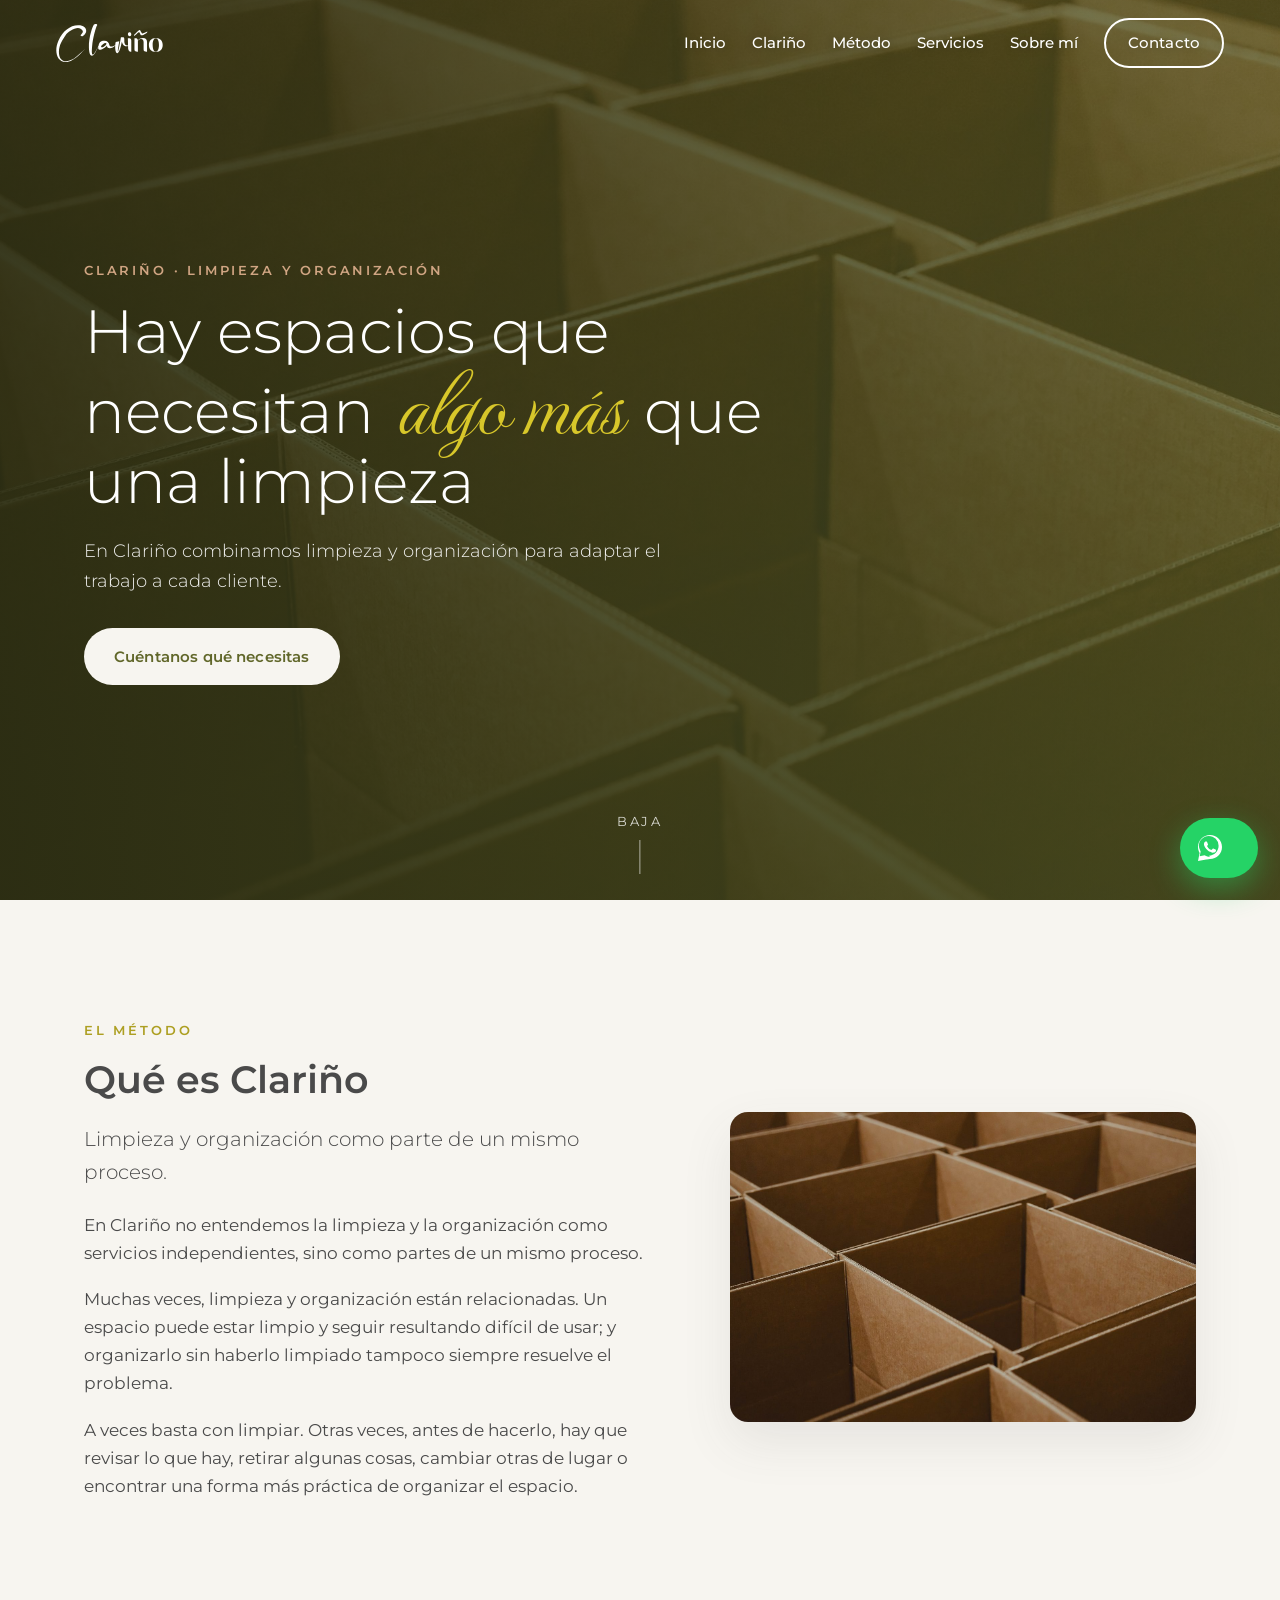
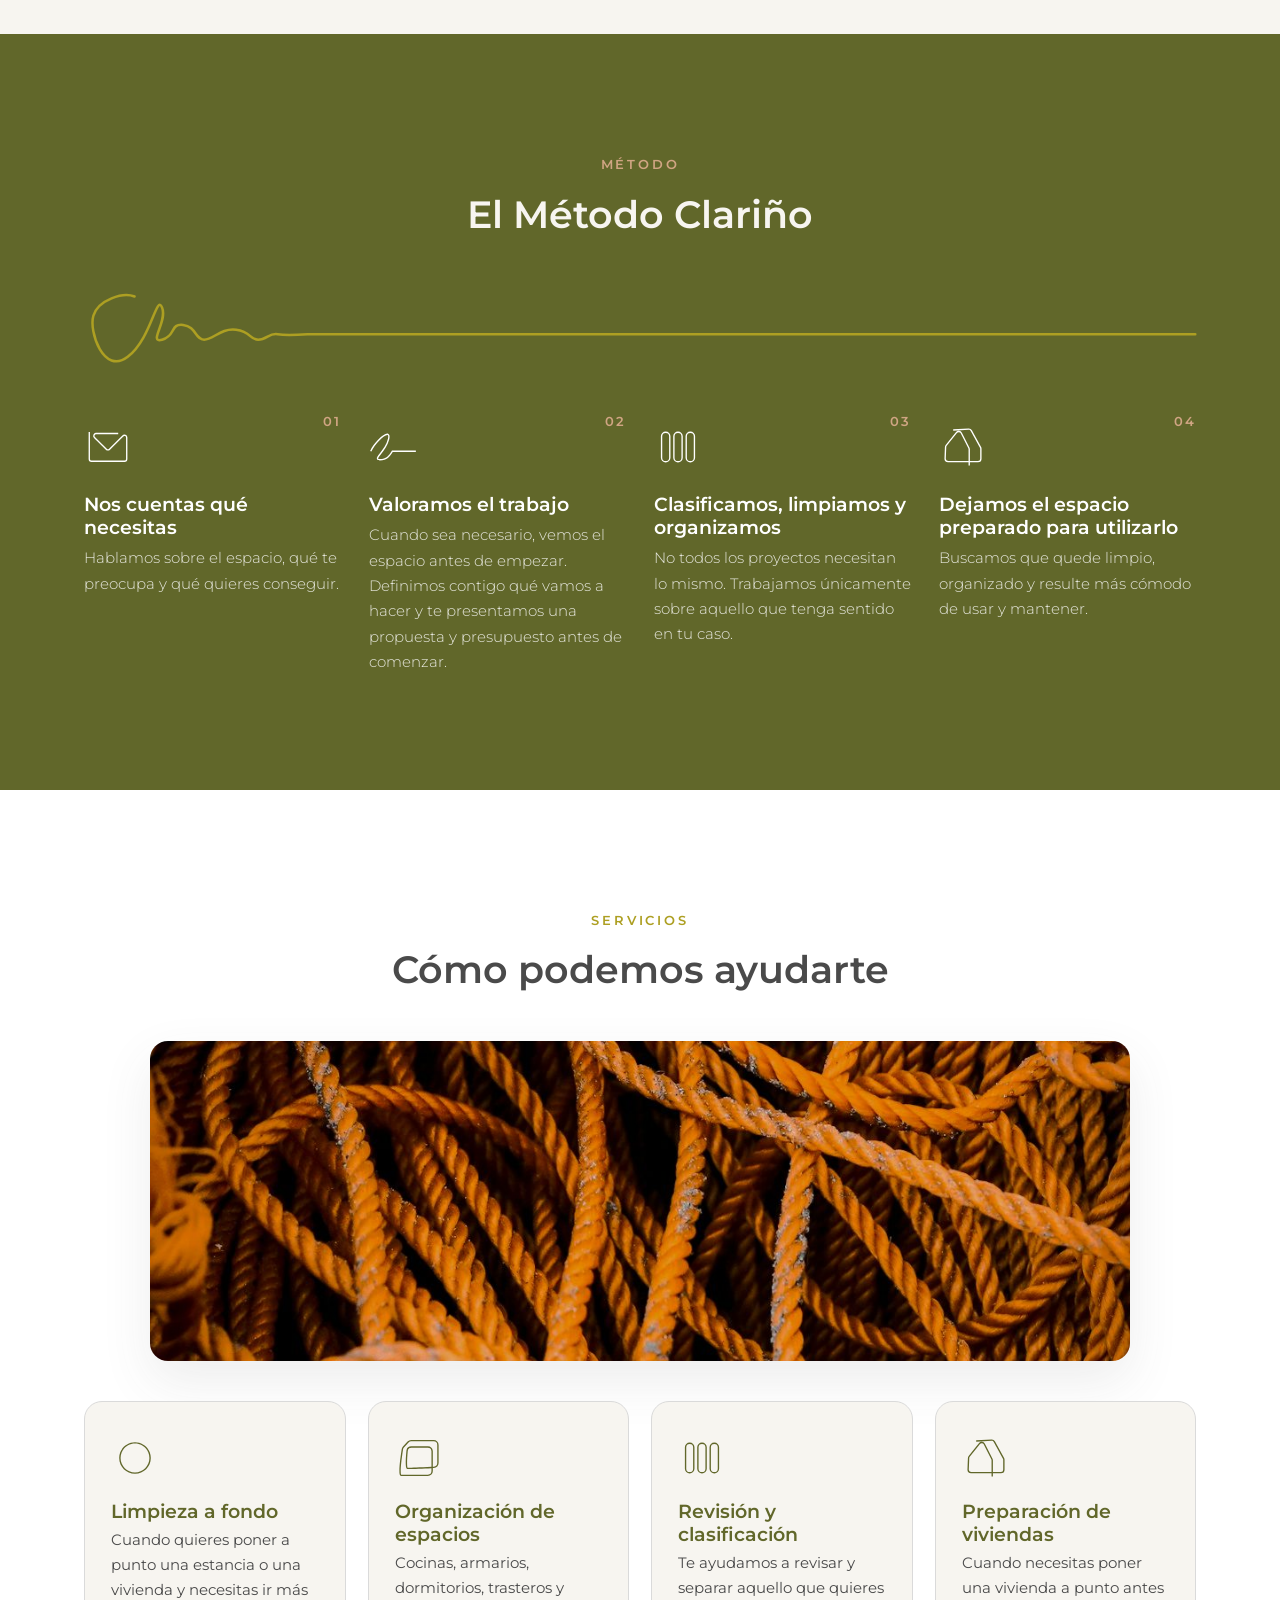
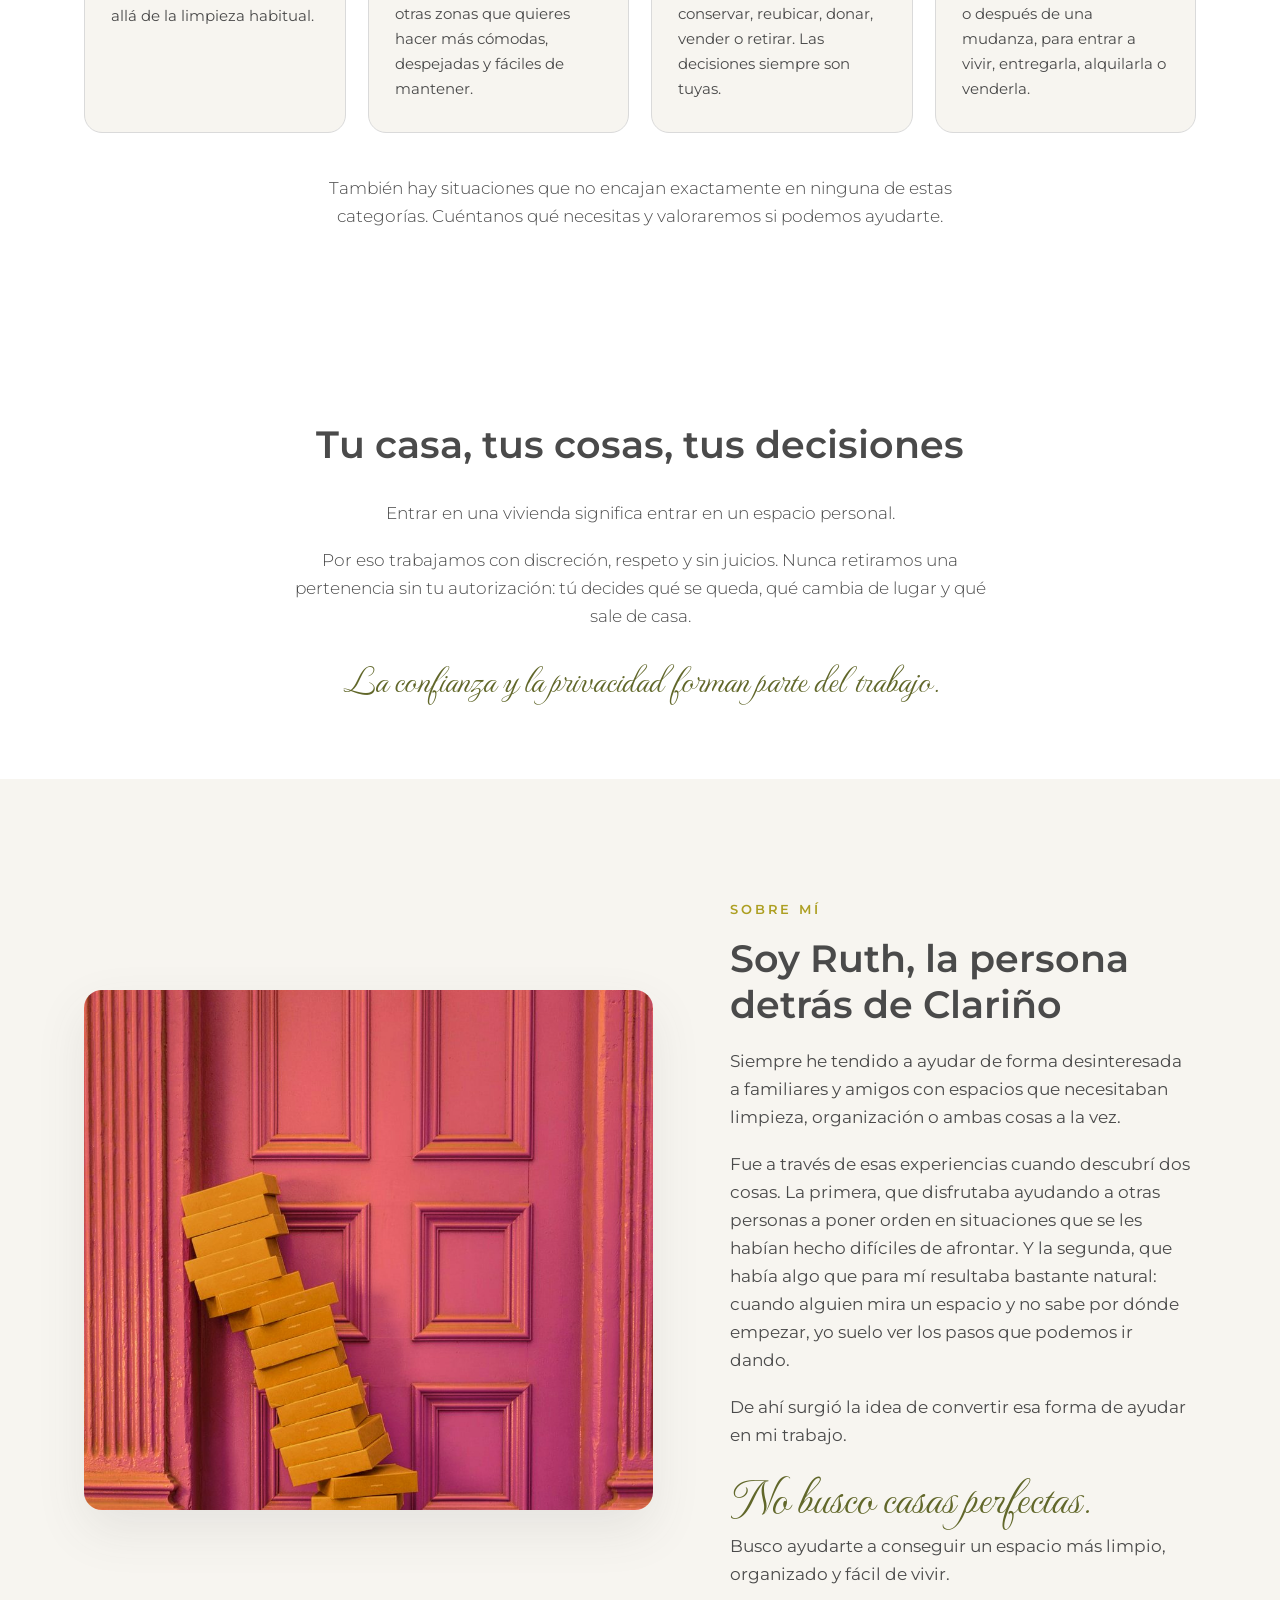
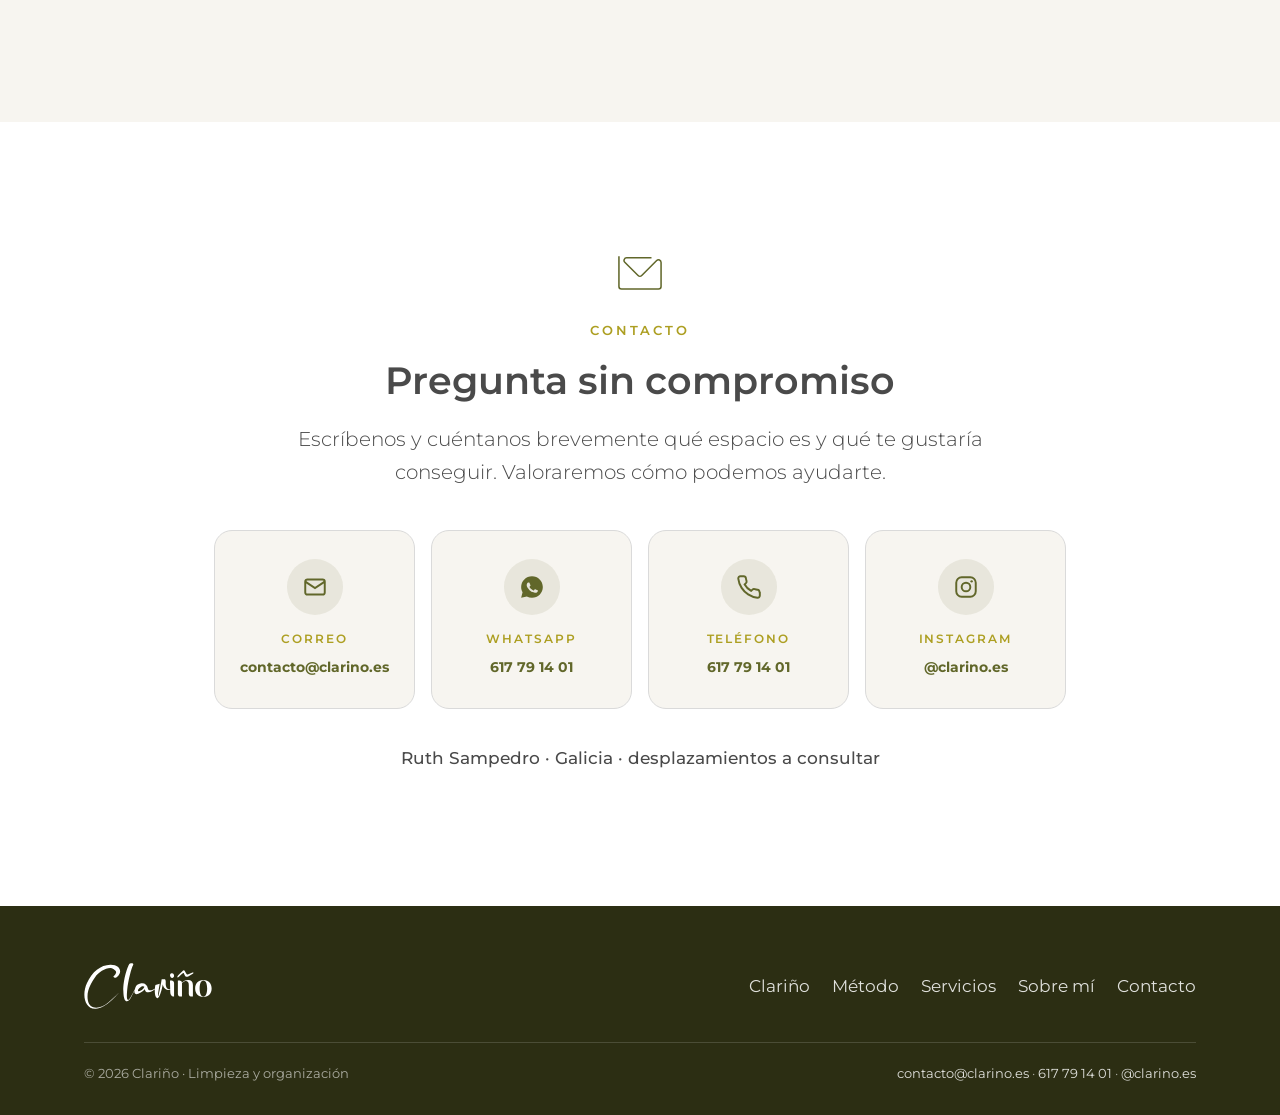
==== commit 5062db94: "web: aplica cambios del documento 'Pagina web 2.3' de la clienta Cambios respecto al documento 1.7 a" ====
--- a/index.html
+++ b/index.html
@@ -68,11 +68,9 @@
     <div class="container hero__inner">
       <span class="eyebrow eyebrow--light">Clariño · Limpieza y organización</span>
       <h1>Hay espacios que necesitan <em class="script">algo más</em> que una limpieza</h1>
-      <p>En Clariño combinamos limpieza y organización para adaptar el trabajo a lo que realmente necesita cada cliente. Podemos ayudarte a limpiar a fondo, clasificar pertenencias y reorganizar una zona concreta o una vivienda completa.</p>
-      <p class="hero__claim">Sin soluciones estándar. Con respeto por tu casa, tus pertenencias y tus decisiones.</p>
+      <p>En Clariño combinamos limpieza y organización para adaptar el trabajo a cada cliente.</p>
       <div class="hero__cta">
         <a href="#contacto" class="btn btn--light">Cuéntanos qué necesitas</a>
-        <a href="#metodo" class="btn btn--outline-light">Conoce el método</a>
       </div>
     </div>
     <div class="hero__scroll">baja</div>
@@ -82,8 +80,9 @@
   <section class="section" id="clarino">
     <div class="container split">
       <div class="reveal">
-        <span class="eyebrow">Qué es Clariño</span>
-        <h2>Limpieza y organización como partes de un mismo proceso</h2>
+        <span class="eyebrow">El método</span>
+        <h2>Qué es Clariño</h2>
+        <p class="lead">Limpieza y organización como parte de un mismo proceso.</p>
         <p>En Clariño no entendemos la limpieza y la organización como servicios independientes, sino como partes de un mismo proceso.</p>
         <p>Muchas veces, limpieza y organización están relacionadas. Un espacio puede estar limpio y seguir resultando difícil de usar; y organizarlo sin haberlo limpiado tampoco siempre resuelve el problema.</p>
         <p>A veces basta con limpiar. Otras veces, antes de hacerlo, hay que revisar lo que hay, retirar algunas cosas, cambiar otras de lugar o encontrar una forma más práctica de organizar el espacio.</p>
@@ -98,10 +97,8 @@
   <section class="section section--oliva" id="metodo">
     <div class="container">
       <div class="reveal section-head">
-        <span class="eyebrow">El Método Clariño</span>
-        <h2>Una forma de trabajar adaptada a cada cliente</h2>
-        <p class="lead">Todos los proyectos parten de una misma pregunta:</p>
-        <p class="script-quote script-quote--light">¿Qué necesitas conseguir en este espacio?</p>
+        <span class="eyebrow eyebrow--light">Método</span>
+        <h2>El Método Clariño</h2>
       </div>
 
       <svg class="lazo" id="lazo" viewBox="110 20 1830 140" preserveAspectRatio="xMinYMid meet" role="presentation" aria-hidden="true">
@@ -119,7 +116,7 @@
           <img class="step__ico" src="assets/icons/proceso-blanco.svg" alt="" />
           <span class="step__n">02</span>
           <h3>Valoramos el trabajo</h3>
-          <p>Cuando sea necesario, vemos el espacio antes de empezar. Definimos contigo qué vamos a hacer y te presentamos una propuesta y un presupuesto antes de comenzar.</p>
+          <p>Cuando sea necesario, vemos el espacio antes de empezar. Definimos contigo qué vamos a hacer y te presentamos una propuesta y presupuesto antes de comenzar.</p>
         </li>
         <li class="step reveal">
           <img class="step__ico" src="assets/icons/clasificar-blanco.svg" alt="" />
@@ -131,7 +128,7 @@
           <img class="step__ico" src="assets/icons/casas-blanco.svg" alt="" />
           <span class="step__n">04</span>
           <h3>Dejamos el espacio preparado para utilizarlo</h3>
-          <p>El objetivo no es conseguir una casa perfecta, sino un espacio limpio, organizado y más fácil de usar y mantener.</p>
+          <p>Buscamos que quede limpio, organizado y resulte más cómodo de usar y mantener.</p>
         </li>
       </ol>
     </div>
@@ -143,6 +140,10 @@
       <div class="reveal section-head">
         <span class="eyebrow">Servicios</span>
         <h2>Cómo podemos ayudarte</h2>
+      </div>
+
+      <div class="reveal services-hero">
+        <img src="assets/photos/foto-corda.jpg" alt="Cuerda naranja desenredándose" loading="lazy" />
       </div>
 
       <div class="grid-4">
@@ -158,7 +159,7 @@
         </article>
         <article class="card reveal">
           <img class="card__ico" src="assets/icons/clasificar-oliva.svg" alt="" />
-          <h3>Clasificación de pertenencias</h3>
+          <h3>Revisión y clasificación</h3>
           <p>Te ayudamos a revisar y separar aquello que quieres conservar, reubicar, donar, vender o retirar. Las decisiones siempre son tuyas.</p>
         </article>
         <article class="card reveal">
@@ -172,33 +173,13 @@
     </div>
   </section>
 
-  <!-- ============ PUEDE QUE SEA PARA TI ============ -->
-  <section class="section" id="para-ti">
-    <div class="container fit">
-      <div class="reveal fit__media">
-        <img src="assets/photos/foto-corda.jpg" alt="Cuerda enredada que empieza a desenredarse" loading="lazy" />
-      </div>
-      <div class="reveal">
-        <h2>Puede que Clariño sea para ti si…</h2>
-        <ul class="fit__list">
-          <li>Quieres poner orden en una parte de tu casa y no sabes por dónde empezar.</li>
-          <li>Necesitas una limpieza a fondo acompañada de organización.</li>
-          <li>Tienes demasiadas cosas y quieres revisar lo que realmente necesitas.</li>
-          <li>Necesitas preparar una vivienda para entregarla, venderla o alquilarla.</li>
-        </ul>
-        <p class="fit__close">Da igual si se trata de un armario o de varias estancias. Empezamos por entender qué necesitas.</p>
-        <a href="#contacto" class="btn btn--primary">Cuéntanos qué necesitas</a>
-      </div>
-    </div>
-  </section>
-
   <!-- ============ CONFIANZA ============ -->
   <section class="section section--alt section--tight" id="confianza">
     <div class="container trust reveal">
       <h2>Tu casa, tus cosas, tus decisiones</h2>
-      <p>Entrar en una vivienda significa entrar en un espacio personal. Por eso trabajamos con discreción, respeto y sin juicios.</p>
-      <p>No retiramos pertenencias sin tu autorización y las decisiones sobre qué conservar, donar, vender o retirar siempre son tuyas.</p>
-      <p class="trust__close">La confianza y la privacidad forman parte de nuestra manera de trabajar.</p>
+      <p>Entrar en una vivienda significa entrar en un espacio personal.</p>
+      <p>Por eso trabajamos con discreción, respeto y sin juicios. Nunca retiramos una pertenencia sin tu autorización: tú decides qué se queda, qué cambia de lugar y qué sale de casa.</p>
+      <p class="trust__close">La confianza y la privacidad forman parte del trabajo.</p>
     </div>
   </section>
 
@@ -211,9 +192,9 @@
       <div class="reveal">
         <span class="eyebrow">Sobre mí</span>
         <h2>Soy Ruth, la persona detrás de Clariño</h2>
-        <p>Clariño nació de algo muy sencillo. Siempre he tendido a ayudar de forma desinteresada a familiares y amigos con espacios que necesitaban limpieza, organización o ambas cosas a la vez.</p>
+        <p>Siempre he tendido a ayudar de forma desinteresada a familiares y amigos con espacios que necesitaban limpieza, organización o ambas cosas a la vez.</p>
         <p>Fue a través de esas experiencias cuando descubrí dos cosas. La primera, que disfrutaba ayudando a otras personas a poner orden en situaciones que se les habían hecho difíciles de afrontar. Y la segunda, que había algo que para mí resultaba bastante natural: cuando alguien mira un espacio y no sabe por dónde empezar, yo suelo ver los pasos que podemos ir dando.</p>
-        <p>De esas experiencias nació Clariño: una forma de unir limpieza y organización, adaptando el trabajo a cada situación y respetando siempre las pertenencias y las decisiones de quien vive en ese espacio.</p>
+        <p>De ahí surgió la idea de convertir esa forma de ayudar en mi trabajo.</p>
         <p class="script-quote">No busco casas perfectas.</p>
         <p>Busco ayudarte a conseguir un espacio más limpio, organizado y fácil de vivir.</p>
       </div>
@@ -226,7 +207,7 @@
       <img class="contact-simple__ico" src="assets/icons/contacto-oliva.svg" alt="" />
       <span class="eyebrow">Contacto</span>
       <h2>Pregunta sin compromiso</h2>
-      <p class="lead">Cuéntanos qué necesitas y valoraremos cómo podemos ayudarte.</p>
+      <p class="lead">Escríbenos y cuéntanos brevemente qué espacio es y qué te gustaría conseguir. Valoraremos cómo podemos ayudarte.</p>
 
       <div class="contact-methods contact-methods--4">
         <a class="contact-method" href="mailto:contacto@clarino.es">
--- a/assets/styles.css
+++ b/assets/styles.css
@@ -270,7 +270,11 @@
   font-weight: 300; color: var(--pedra);
 }
 
-/* ---------- Puede que Clariño sea para ti ---------- */
+/* ---------- Servicios: imagen cuerda (encima de las tarjetas) ---------- */
+.services-hero { margin: 0 auto 2.5rem; max-width: 980px; }
+.services-hero img { border-radius: var(--radius); box-shadow: var(--shadow); width: 100%; height: 320px; object-fit: cover; display: block; }
+
+/* ---------- Puede que Clariño sea para ti (legacy, por si vuelve) ---------- */
 .fit { display: grid; grid-template-columns: .9fr 1.1fr; gap: clamp(32px, 6vw, 72px); align-items: center; }
 .fit__media img { border-radius: var(--radius); box-shadow: var(--shadow); width: 100%; height: 420px; object-fit: cover; }
 .fit__list { margin: 1.6rem 0 0; display: grid; gap: 14px; }
